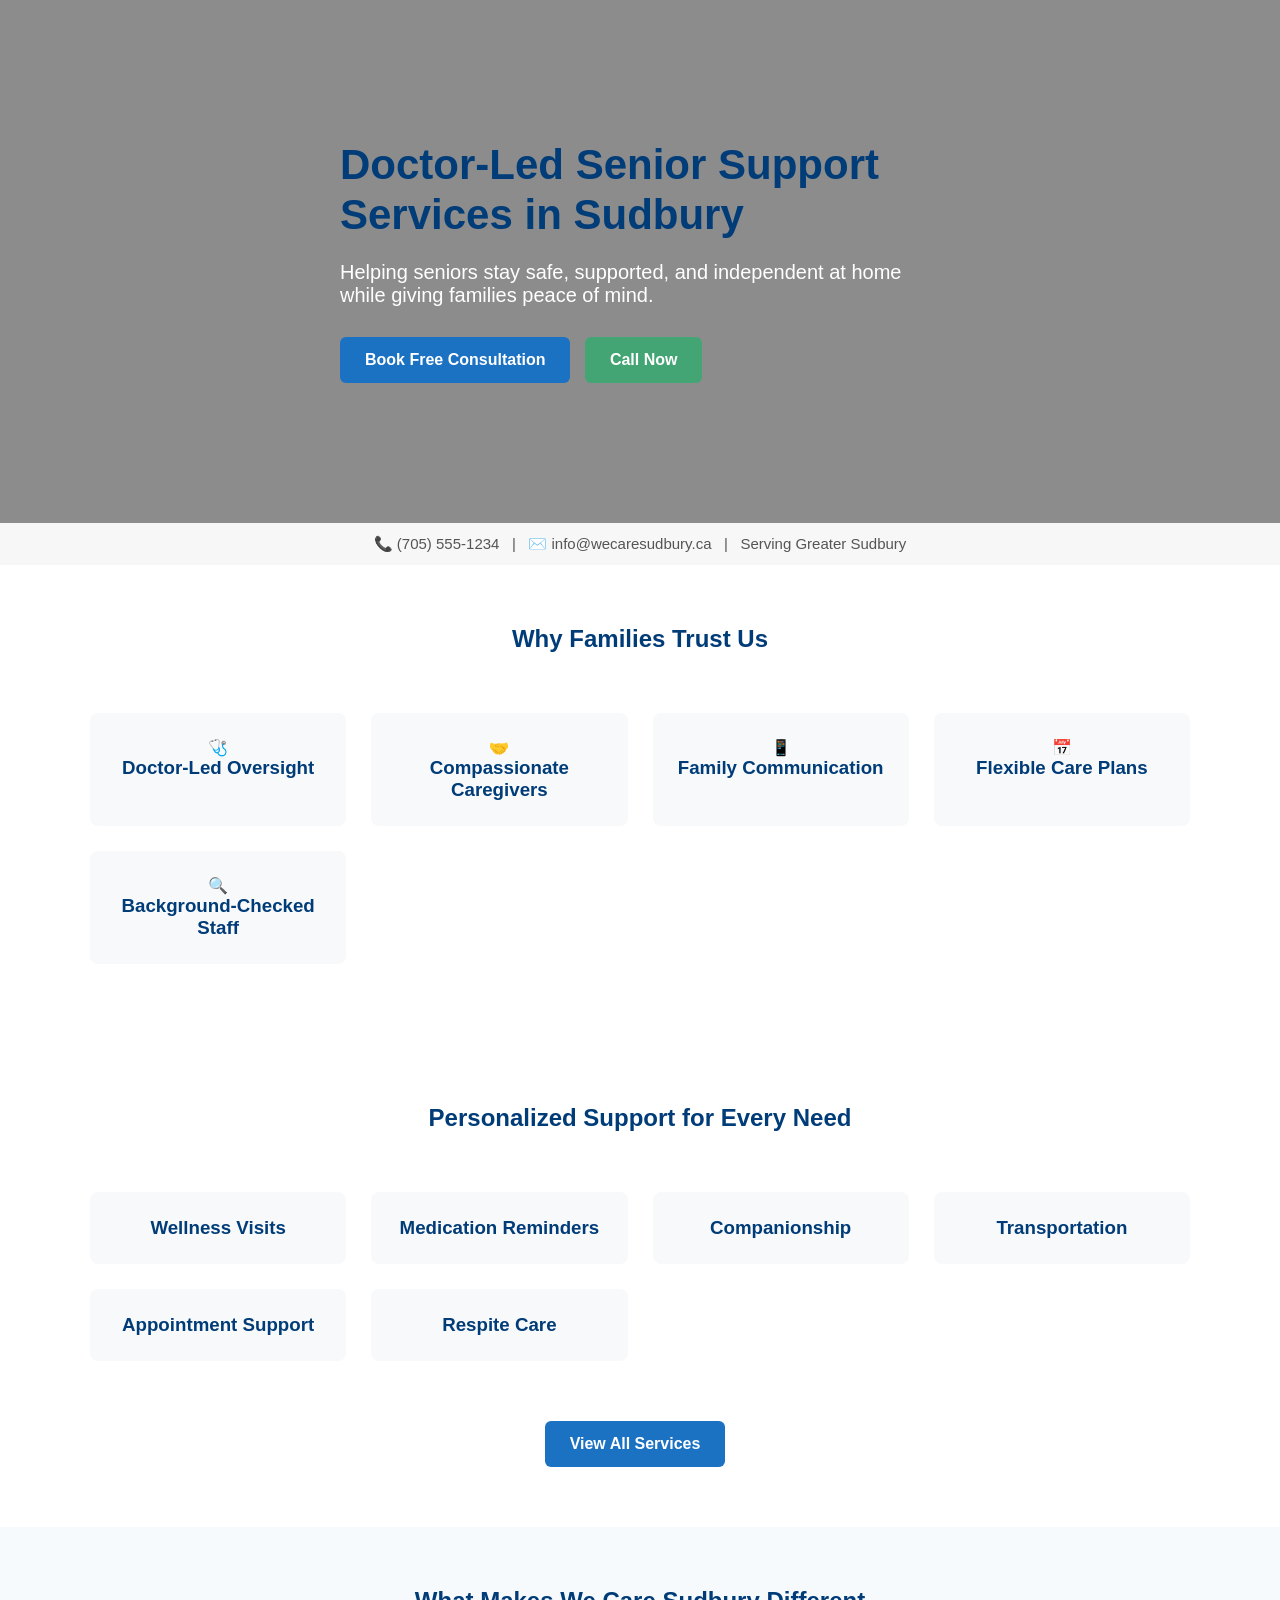
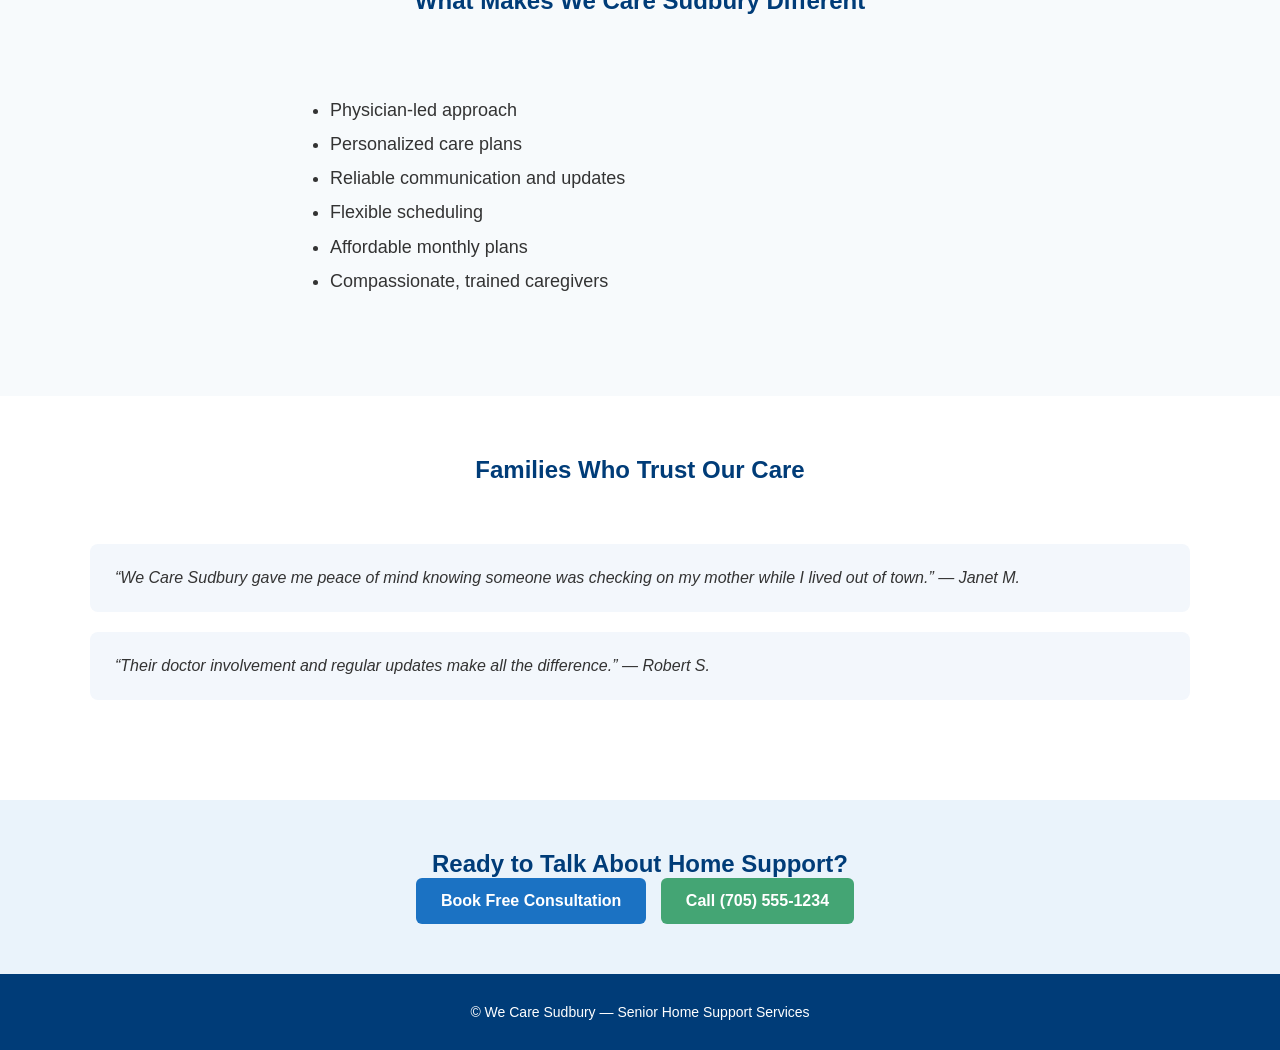
==== Index.html @ 703e3306 "Rename file.html to Index.html" ====
<!DOCTYPE html>
<html lang="en">
<head>
  <meta charset="UTF-8">
  <meta name="viewport" content="width=device-width, initial-scale=1">
  <title>We Care Sudbury – Doctor-Led Home Support</title>

  <!-- Google Fonts -->
  <link href="[fonts.googleapis.com](https://fonts.googleapis.com/css2?family=Montserrat:wght@600;700&family=Open+Sans:wght@300;400;600&display=swap)" rel="stylesheet">

  <style>
    body {
      margin: 0;
      font-family: 'Open Sans', sans-serif;
      color: #333;
      background: #ffffff;
    }
    h1, h2, h3 {
      font-family: 'Montserrat', sans-serif;
      margin: 0;
      color: #003c78;
    }
    a { text-decoration: none; }

    /* Layout Utility */
    .container {
      max-width: 1100px;
      margin: auto;
      padding: 20px;
    }

    /* Hero */
    .hero {
      background: url('[via.placeholder.com](https://via.placeholder.com/1600x900)') center/cover no-repeat;
      padding: 120px 20px;
      color: white;
      text-align: left;
      position: relative;
    }
    .hero-overlay {
      background: rgba(0,0,0,0.45);
      position: absolute;
      top: 0; left: 0; right:0; bottom:0;
    }
    .hero-content {
      position: relative;
      z-index: 2;
      max-width: 600px;
    }
    .hero h1 {
      font-size: 42px;
      line-height: 1.2;
      margin-bottom: 15px;
    }
    .hero p {
      font-size: 20px;
      margin-bottom: 30px;
    }
    .btn {
      display: inline-block;
      padding: 14px 25px;
      border-radius: 6px;
      font-weight: 600;
      margin-right: 10px;
    }
    .btn-primary {
      background: #1b72c3;
      color: #fff;
    }
    .btn-secondary {
      background: #44a574;
      color: #fff;
    }

    /* Contact Strip */
    .contact-strip {
      background: #f7f7f7;
      padding: 12px;
      text-align: center;
      font-size: 15px;
      color: #555;
    }

    /* Section */
    section {
      padding: 60px 20px;
    }
    .section-title {
      text-align: center;
      margin-bottom: 40px;
    }

    /* Icon grid */
    .icon-grid {
      display: grid;
      gap: 25px;
      grid-template-columns: repeat(auto-fit, minmax(220px, 1fr));
    }
    .icon-card {
      padding: 25px;
      background: #f8f9fb;
      border-radius: 8px;
      text-align: center;
    }
    .icon-card img {
      width: 45px;
      margin-bottom: 10px;
    }

    /* Testimonials */
    .testimonial {
      background: #f3f7fc;
      padding: 25px;
      border-radius: 8px;
      margin-bottom: 20px;
      font-style: italic;
    }

    /* CTA */
    .cta {
      background: #eaf3fb;
      text-align: center;
      padding: 50px 20px;
    }

    /* Footer */
    footer {
      background: #003c78;
      color: white;
      padding: 30px 20px;
      text-align: center;
      font-size: 14px;
    }

    @media(max-width: 600px) {
      .hero h1 { font-size: 30px; }
      .hero p { font-size: 18px; }
    }
  </style>
</head>

<body>

  <!-- HERO -->
  <div class="hero">
    <div class="hero-overlay"></div>
    <div class="container hero-content">
      <h1>Doctor-Led Senior Support Services in Sudbury</h1>
      <p>Helping seniors stay safe, supported, and independent at home while giving families peace of mind.</p>
      <a class="btn btn-primary" href="#book">Book Free Consultation</a>
      <a class="btn btn-secondary" href="tel:7055551234">Call Now</a>
    </div>
  </div>

  <!-- CONTACT STRIP -->
  <div class="contact-strip">
    📞 (705) 555‑1234 &nbsp; | &nbsp; ✉️ info@wecaresudbury.ca &nbsp; | &nbsp; Serving Greater Sudbury
  </div>

  <!-- TRUST SECTION -->
  <section>
    <h2 class="section-title">Why Families Trust Us</h2>
    <div class="container icon-grid">
      <div class="icon-card">🩺<h3>Doctor-Led Oversight</h3></div>
      <div class="icon-card">🤝<h3>Compassionate Caregivers</h3></div>
      <div class="icon-card">📱<h3>Family Communication</h3></div>
      <div class="icon-card">📅<h3>Flexible Care Plans</h3></div>
      <div class="icon-card">🔍<h3>Background-Checked Staff</h3></div>
    </div>
  </section>

  <!-- SERVICES -->
  <section>
    <h2 class="section-title">Personalized Support for Every Need</h2>
    <div class="container icon-grid">
      <div class="icon-card"><h3>Wellness Visits</h3></div>
      <div class="icon-card"><h3>Medication Reminders</h3></div>
      <div class="icon-card"><h3>Companionship</h3></div>
      <div class="icon-card"><h3>Transportation</h3></div>
      <div class="icon-card"><h3>Appointment Support</h3></div>
      <div class="icon-card"><h3>Respite Care</h3></div>
    </div>
    <div style="text-align:center; margin-top:40px;">
      <a class="btn btn-primary" href="#services">View All Services</a>
    </div>
  </section>

  <!-- WHY CHOOSE US -->
  <section style="background:#f7fafc;">
    <h2 class="section-title">What Makes We Care Sudbury Different</h2>
    <div class="container" style="max-width:700px;">
      <ul style="line-height:1.9; font-size:18px;">
        <li>Physician-led approach</li>
        <li>Personalized care plans</li>
        <li>Reliable communication and updates</li>
        <li>Flexible scheduling</li>
        <li>Affordable monthly plans</li>
        <li>Compassionate, trained caregivers</li>
      </ul>
    </div>
  </section>

  <!-- TESTIMONIALS -->
  <section>
    <h2 class="section-title">Families Who Trust Our Care</h2>
    <div class="container">
      <div class="testimonial">
        “We Care Sudbury gave me peace of mind knowing someone was checking on my mother while I lived out of town.” — Janet M.
      </div>
      <div class="testimonial">
        “Their doctor involvement and regular updates make all the difference.” — Robert S.
      </div>
    </div>
  </section>

  <!-- CTA -->
  <div class="cta" id="book">
    <h2>Ready to Talk About Home Support?</h2>
    <a class="btn btn-primary" href="#">Book Free Consultation</a>
    <a class="btn btn-secondary" href="tel:7055551234">Call (705) 555‑1234</a>
  </div>

  <!-- FOOTER -->
  <footer>
    © We Care Sudbury — Senior Home Support Services  
  </footer>

</body>
</html>
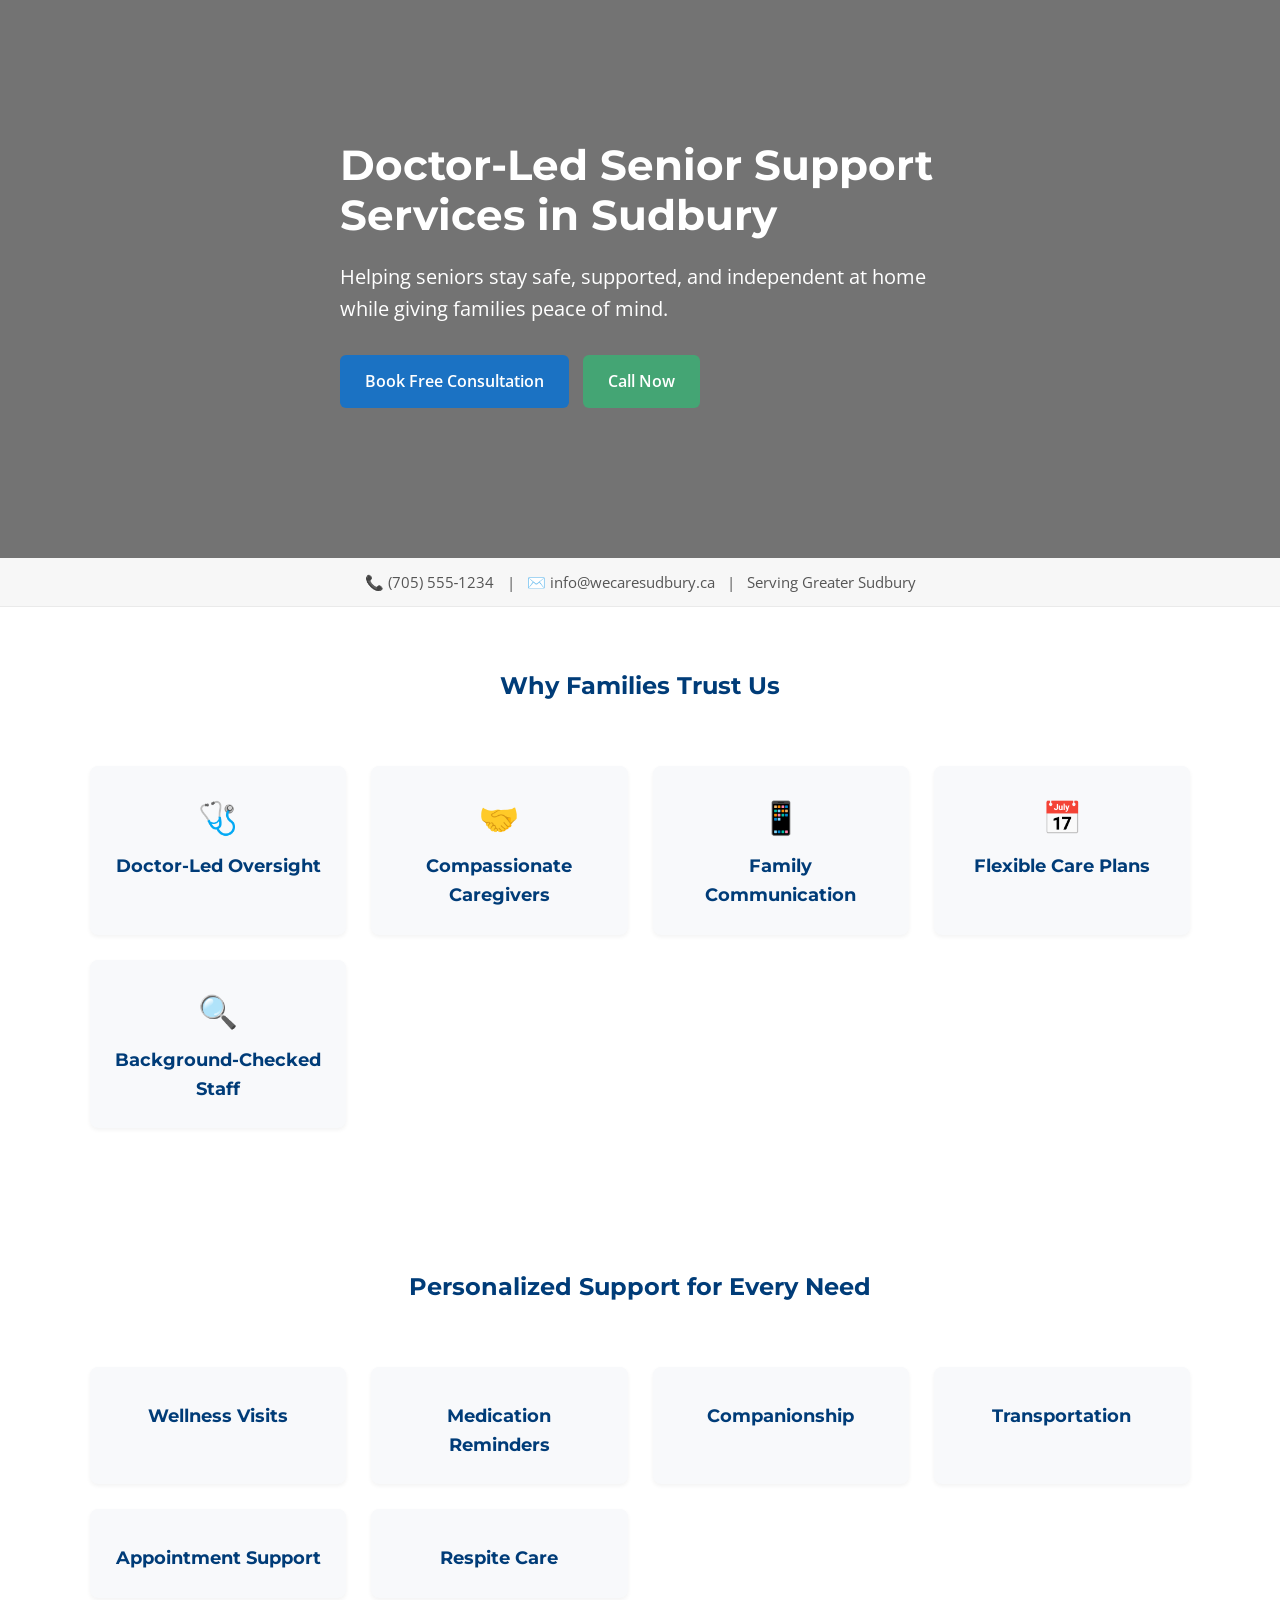
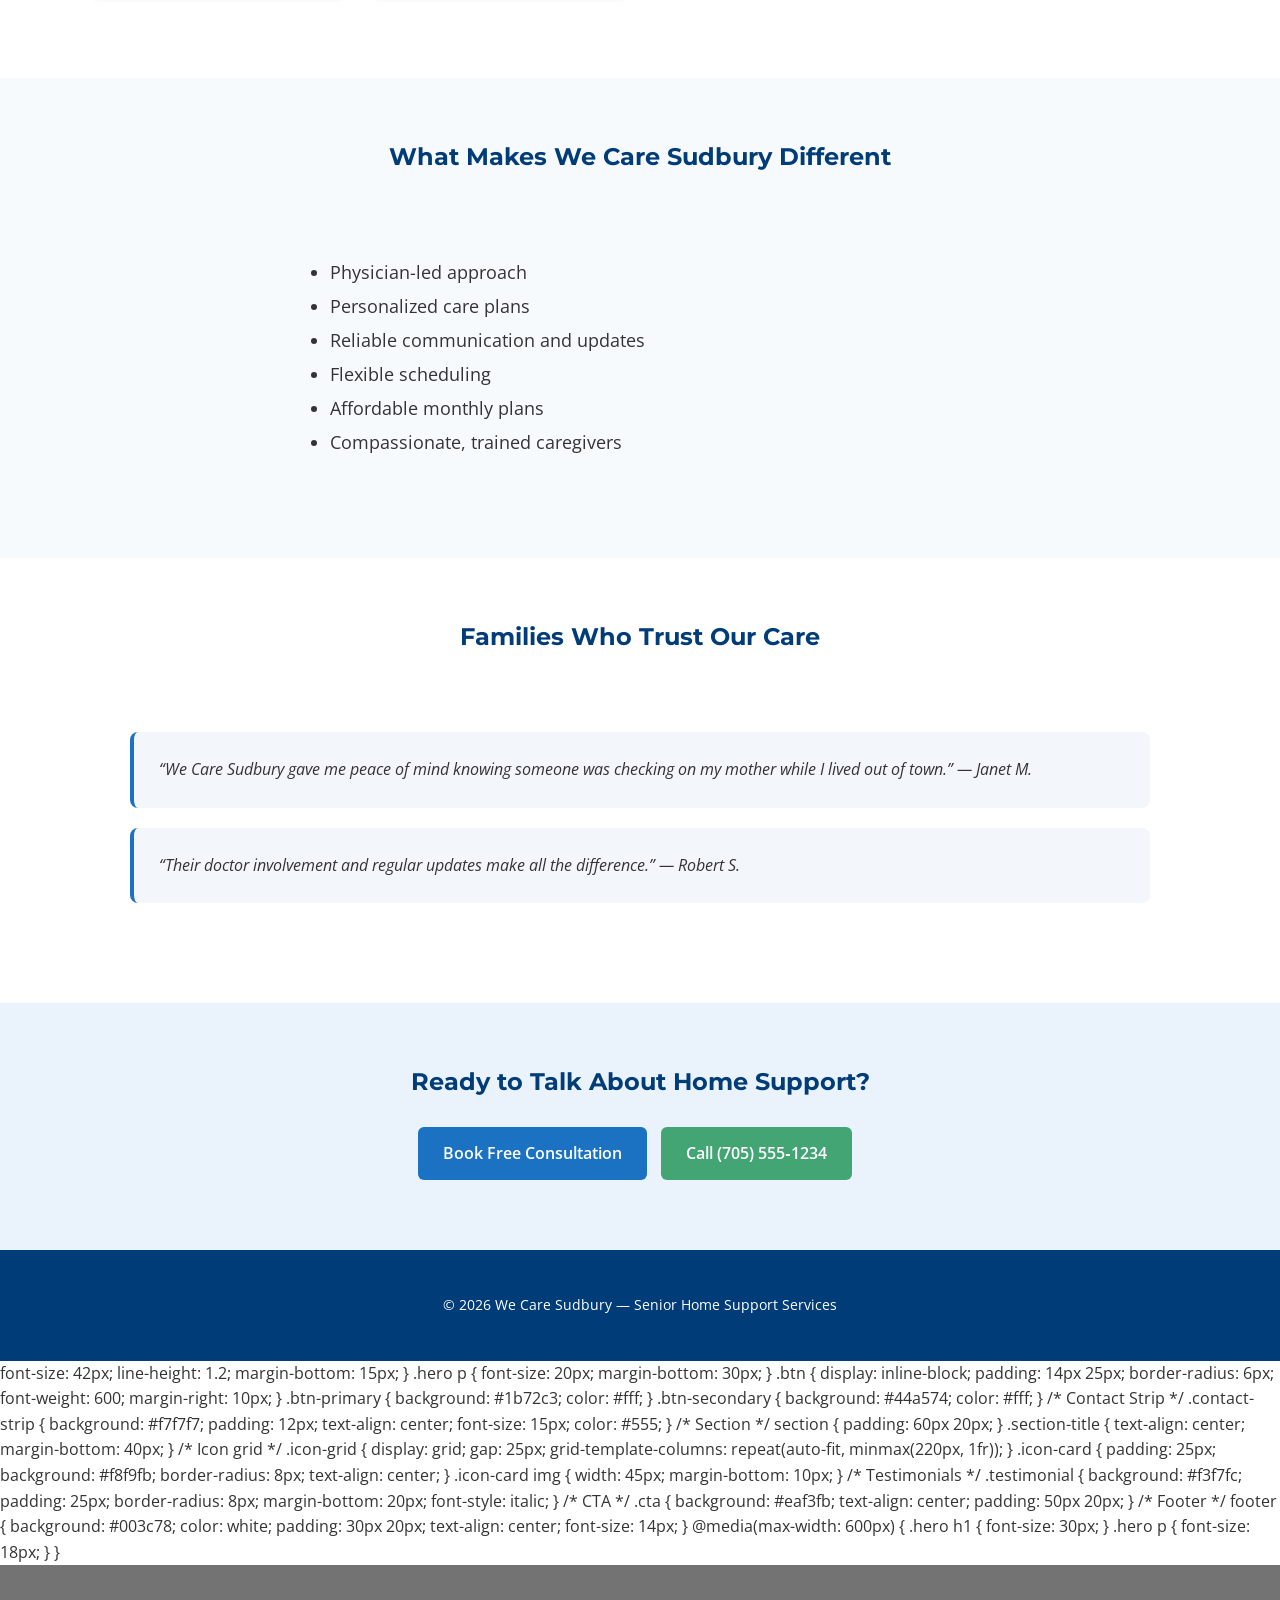
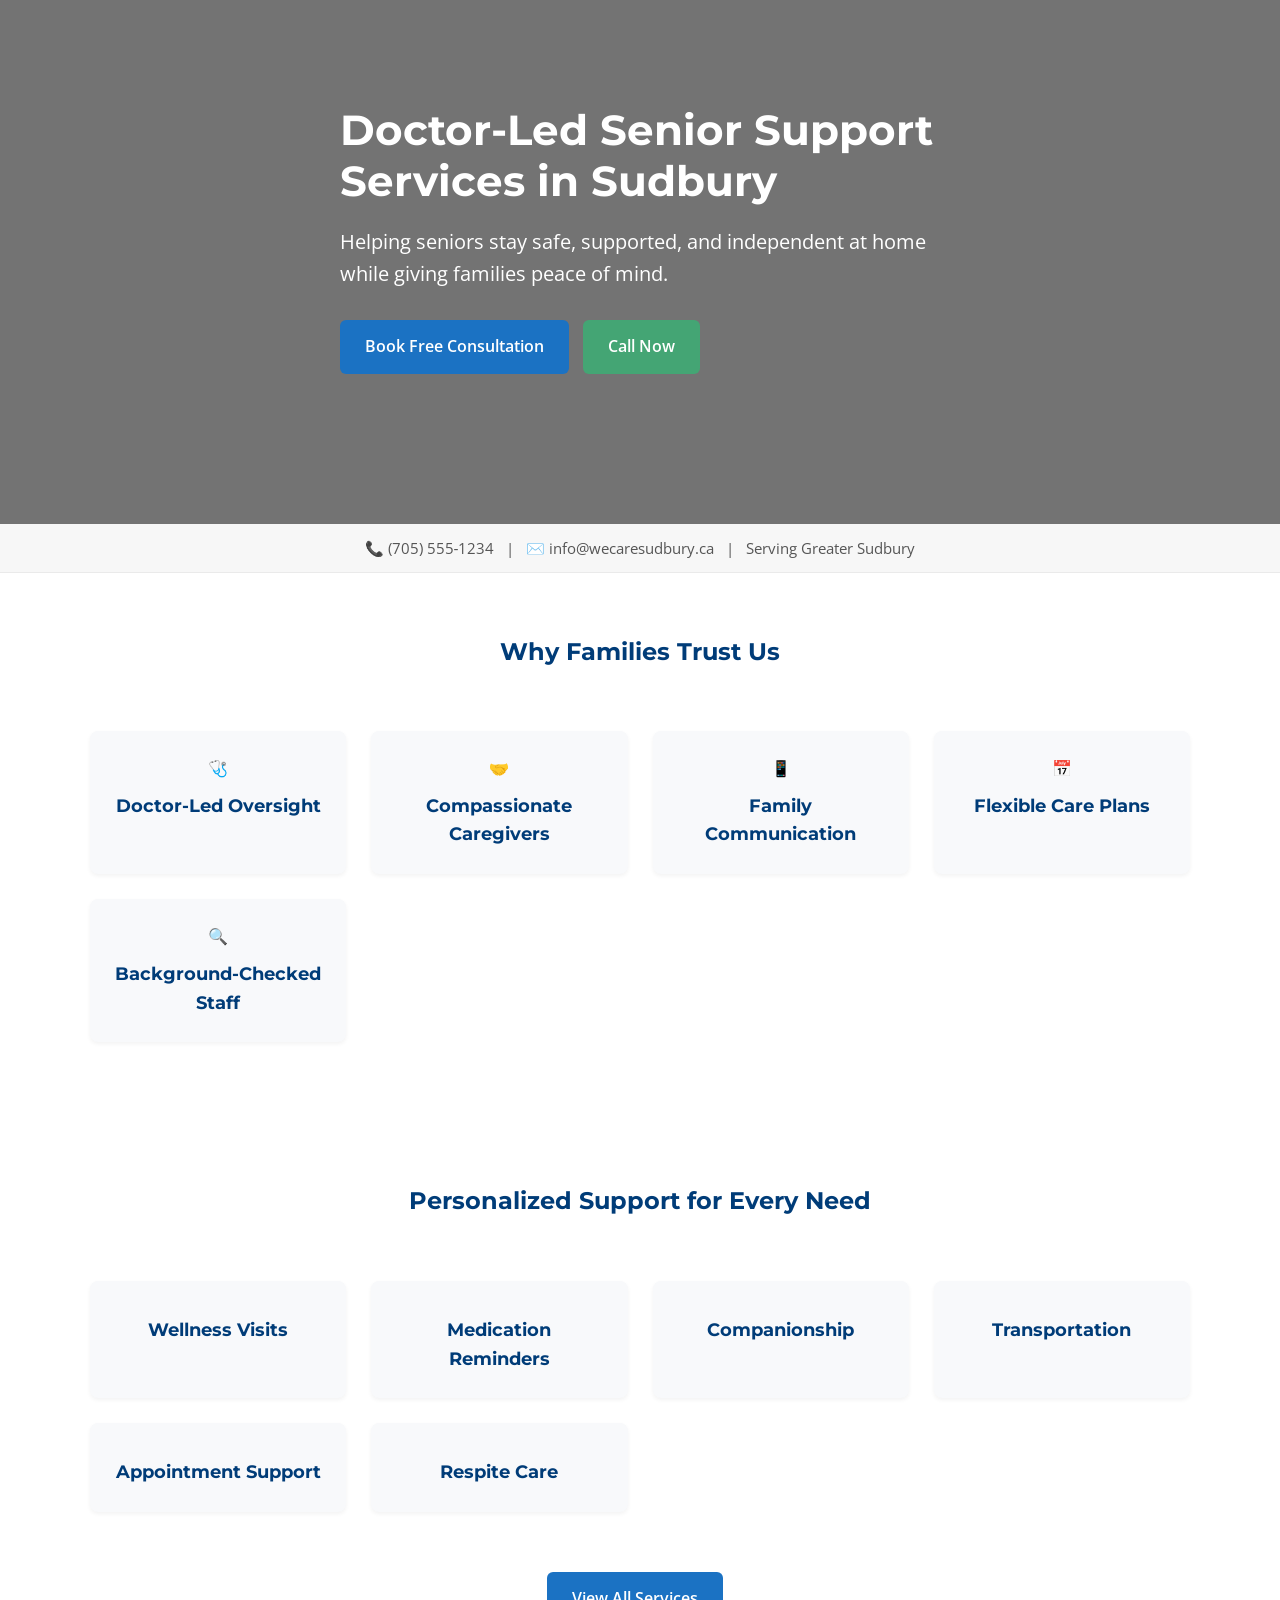
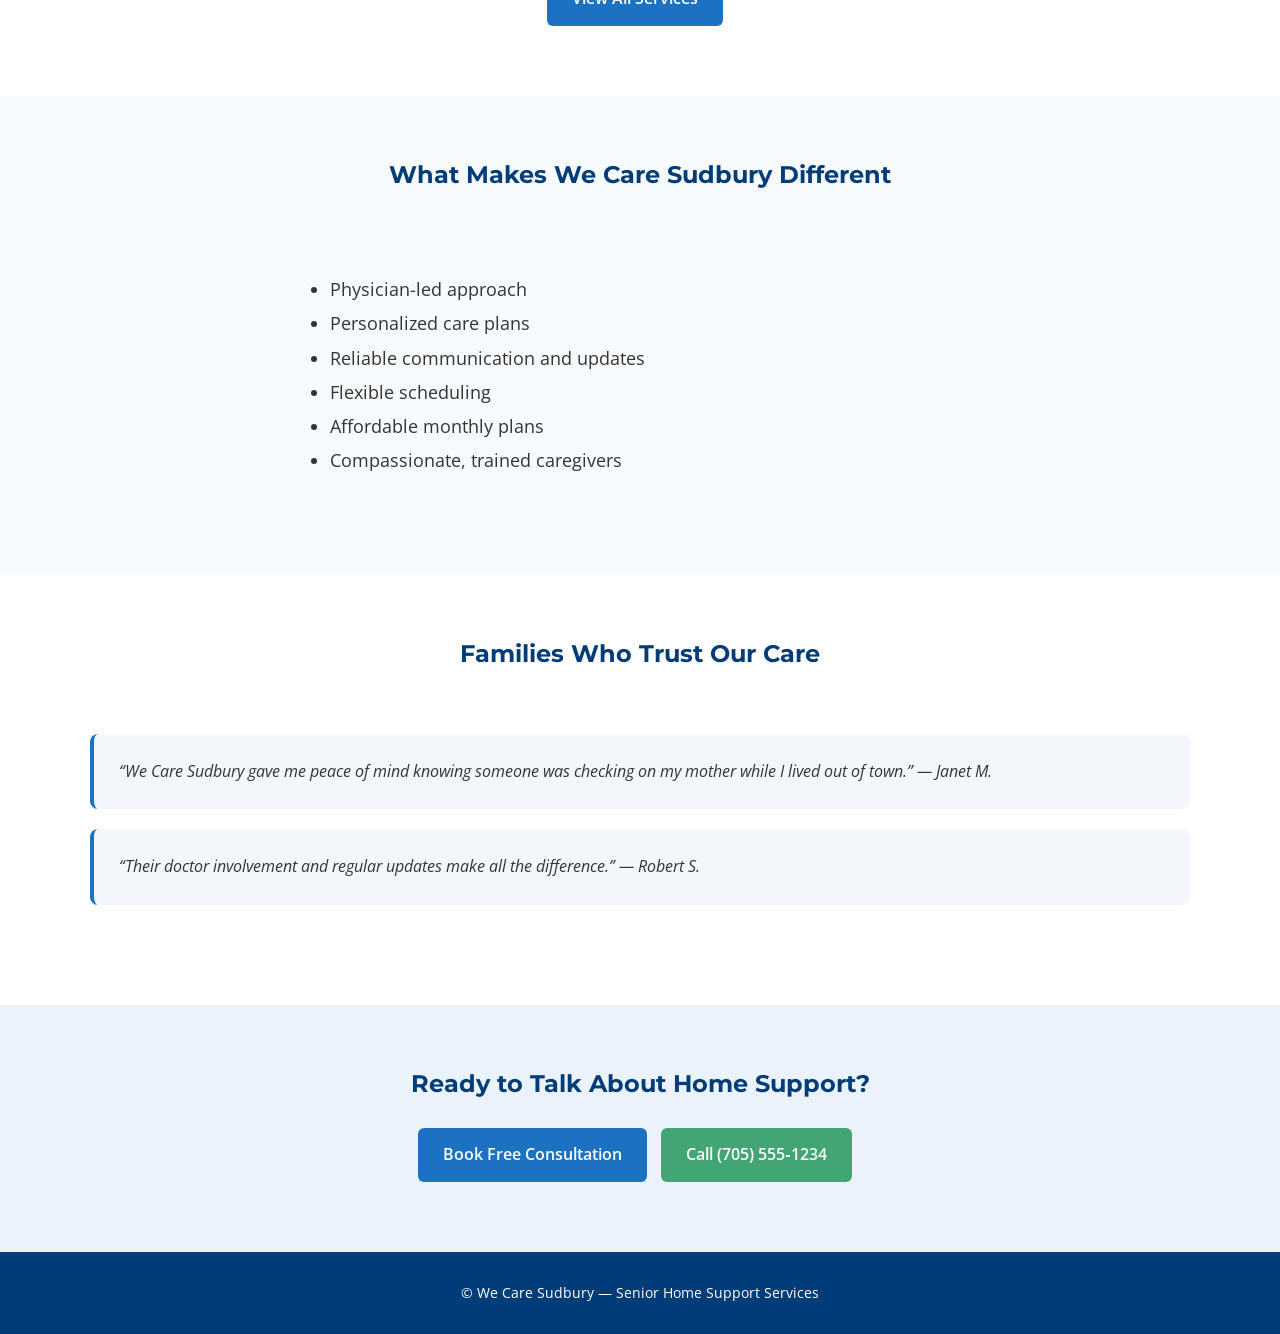
==== commit 305befcc: "Update Index.html" ====
--- a/Index.html
+++ b/Index.html
@@ -6,7 +6,7 @@
   <title>We Care Sudbury – Doctor-Led Home Support</title>
 
   <!-- Google Fonts -->
-  <link href="[fonts.googleapis.com](https://fonts.googleapis.com/css2?family=Montserrat:wght@600;700&family=Open+Sans:wght@300;400;600&display=swap)" rel="stylesheet">
+  <link href="https://fonts.googleapis.com/css2?family=Montserrat:wght@600;700&family=Open+Sans:wght@300;400;600&display=swap" rel="stylesheet">
 
   <style>
     body {
@@ -14,6 +14,7 @@
       font-family: 'Open Sans', sans-serif;
       color: #333;
       background: #ffffff;
+      line-height: 1.6;
     }
     h1, h2, h3 {
       font-family: 'Montserrat', sans-serif;
@@ -31,14 +32,14 @@
 
     /* Hero */
     .hero {
-      background: url('[via.placeholder.com](https://via.placeholder.com/1600x900)') center/cover no-repeat;
+      background: url('https://via.placeholder.com/1600x900') center/cover no-repeat;
       padding: 120px 20px;
       color: white;
       text-align: left;
       position: relative;
     }
     .hero-overlay {
-      background: rgba(0,0,0,0.45);
+      background: rgba(0,0,0,0.55);
       position: absolute;
       top: 0; left: 0; right:0; bottom:0;
     }
@@ -48,6 +49,221 @@
       max-width: 600px;
     }
     .hero h1 {
+      font-size: 42px;
+      line-height: 1.2;
+      margin-bottom: 15px;
+      color: #ffffff;
+    }
+    .hero p {
+      font-size: 20px;
+      margin-bottom: 30px;
+    }
+    .btn {
+      display: inline-block;
+      padding: 14px 25px;
+      border-radius: 6px;
+      font-weight: 600;
+      margin-right: 10px;
+      margin-bottom: 10px;
+      transition: background 0.2s ease;
+    }
+    .btn-primary {
+      background: #1b72c3;
+      color: #fff;
+    }
+    .btn-primary:hover {
+      background: #155a9c;
+    }
+    .btn-secondary {
+      background: #44a574;
+      color: #fff;
+    }
+    .btn-secondary:hover {
+      background: #358259;
+    }
+
+    /* Contact Strip */
+    .contact-strip {
+      background: #f7f7f7;
+      padding: 12px;
+      text-align: center;
+      font-size: 15px;
+      color: #555;
+      border-bottom: 1px solid #eaeaea;
+    }
+
+    /* Section */
+    section {
+      padding: 60px 20px;
+    }
+    .section-title {
+      text-align: center;
+      margin-bottom: 40px;
+    }
+    .bg-light {
+      background: #f7fafc;
+    }
+
+    /* Icon grid */
+    .icon-grid {
+      display: grid;
+      gap: 25px;
+      grid-template-columns: repeat(auto-fit, minmax(220px, 1fr));
+    }
+    .icon-card {
+      padding: 25px;
+      background: #f8f9fb;
+      border-radius: 8px;
+      text-align: center;
+      box-shadow: 0 2px 4px rgba(0,0,0,0.05);
+    }
+    .icon-card .icon {
+      font-size: 32px;
+      display: block;
+      margin-bottom: 10px;
+    }
+    .icon-card h3 {
+      font-size: 18px;
+      margin-top: 10px;
+    }
+
+    /* Testimonials */
+    .testimonial {
+      background: #f3f7fc;
+      padding: 25px;
+      border-radius: 8px;
+      margin-bottom: 20px;
+      font-style: italic;
+      border-left: 4px solid #1b72c3;
+    }
+
+    /* CTA */
+    .cta {
+      background: #eaf3fb;
+      text-align: center;
+      padding: 60px 20px;
+    }
+    .cta h2 {
+      margin-bottom: 25px;
+    }
+
+    /* Footer */
+    footer {
+      background: #003c78;
+      color: white;
+      padding: 30px 20px;
+      text-align: center;
+      font-size: 14px;
+    }
+
+    @media(max-width: 600px) {
+      .hero h1 { font-size: 30px; }
+      .hero p { font-size: 18px; }
+      .btn { display: block; margin-right: 0; text-align: center; }
+    }
+  </style>
+</head>
+
+<body>
+
+  <!-- HERO -->
+  <header class="hero">
+    <div class="hero-overlay"></div>
+    <div class="container hero-content">
+      <h1>Doctor-Led Senior Support Services in Sudbury</h1>
+      <p>Helping seniors stay safe, supported, and independent at home while giving families peace of mind.</p>
+      <a class="btn btn-primary" href="#book">Book Free Consultation</a>
+      <a class="btn btn-secondary" href="tel:7055551234">Call Now</a>
+    </div>
+  </header>
+
+  <!-- CONTACT STRIP -->
+  <div class="contact-strip">
+    <span id="phone-contact">📞 (705) 555‑1234</span> &nbsp; | &nbsp; <span>✉️ info@wecaresudbury.ca</span> &nbsp; | &nbsp; Serving Greater Sudbury
+  </div>
+
+  <!-- TRUST SECTION -->
+  <section id="why-trust">
+    <h2 class="section-title">Why Families Trust Us</h2>
+    <div class="container icon-grid">
+      <div class="icon-card">
+        <span class="icon" role="img" aria-label="Stethoscope">🩺</span>
+        <h3>Doctor-Led Oversight</h3>
+      </div>
+      <div class="icon-card">
+        <span class="icon" role="img" aria-label="Handshake">🤝</span>
+        <h3>Compassionate Caregivers</h3>
+      </div>
+      <div class="icon-card">
+        <span class="icon" role="img" aria-label="Smartphone">📱</span>
+        <h3>Family Communication</h3>
+      </div>
+      <div class="icon-card">
+        <span class="icon" role="img" aria-label="Calendar">📅</span>
+        <h3>Flexible Care Plans</h3>
+      </div>
+      <div class="icon-card">
+        <span class="icon" role="img" aria-label="Magnifying Glass">🔍</span>
+        <h3>Background-Checked Staff</h3>
+      </div>
+    </div>
+  </section>
+
+  <!-- SERVICES -->
+  <section id="services">
+    <h2 class="section-title">Personalized Support for Every Need</h2>
+    <div class="container icon-grid">
+      <div class="icon-card"><h3>Wellness Visits</h3></div>
+      <div class="icon-card"><h3>Medication Reminders</h3></div>
+      <div class="icon-card"><h3>Companionship</h3></div>
+      <div class="icon-card"><h3>Transportation</h3></div>
+      <div class="icon-card"><h3>Appointment Support</h3></div>
+      <div class="icon-card"><h3>Respite Care</h3></div>
+    </div>
+  </section>
+
+  <!-- WHY CHOOSE US -->
+  <section class="bg-light">
+    <h2 class="section-title">What Makes We Care Sudbury Different</h2>
+    <div class="container" style="max-width:700px;">
+      <ul style="line-height:1.9; font-size:18px;">
+        <li>Physician-led approach</li>
+        <li>Personalized care plans</li>
+        <li>Reliable communication and updates</li>
+        <li>Flexible scheduling</li>
+        <li>Affordable monthly plans</li>
+        <li>Compassionate, trained caregivers</li>
+      </ul>
+    </div>
+  </section>
+
+  <!-- TESTIMONIALS -->
+  <section id="testimonials">
+    <h2 class="section-title">Families Who Trust Our Care</h2>
+    <div class="container">
+      <blockquote class="testimonial">
+        “We Care Sudbury gave me peace of mind knowing someone was checking on my mother while I lived out of town.” — Janet M.
+      </blockquote>
+      <blockquote class="testimonial">
+        “Their doctor involvement and regular updates make all the difference.” — Robert S.
+      </blockquote>
+    </div>
+  </section>
+
+  <!-- CTA -->
+  <section class="cta" id="book">
+    <h2>Ready to Talk About Home Support?</h2>
+    <a class="btn btn-primary" href="#book">Book Free Consultation</a>
+    <a class="btn btn-secondary" href="tel:7055551234">Call (705) 555‑1234</a>
+  </section>
+
+  <!-- FOOTER -->
+  <footer>
+    <p>&copy; 2026 We Care Sudbury — Senior Home Support Services</p>
+  </footer>
+
+</body>
+</html>
       font-size: 42px;
       line-height: 1.2;
       margin-bottom: 15px;
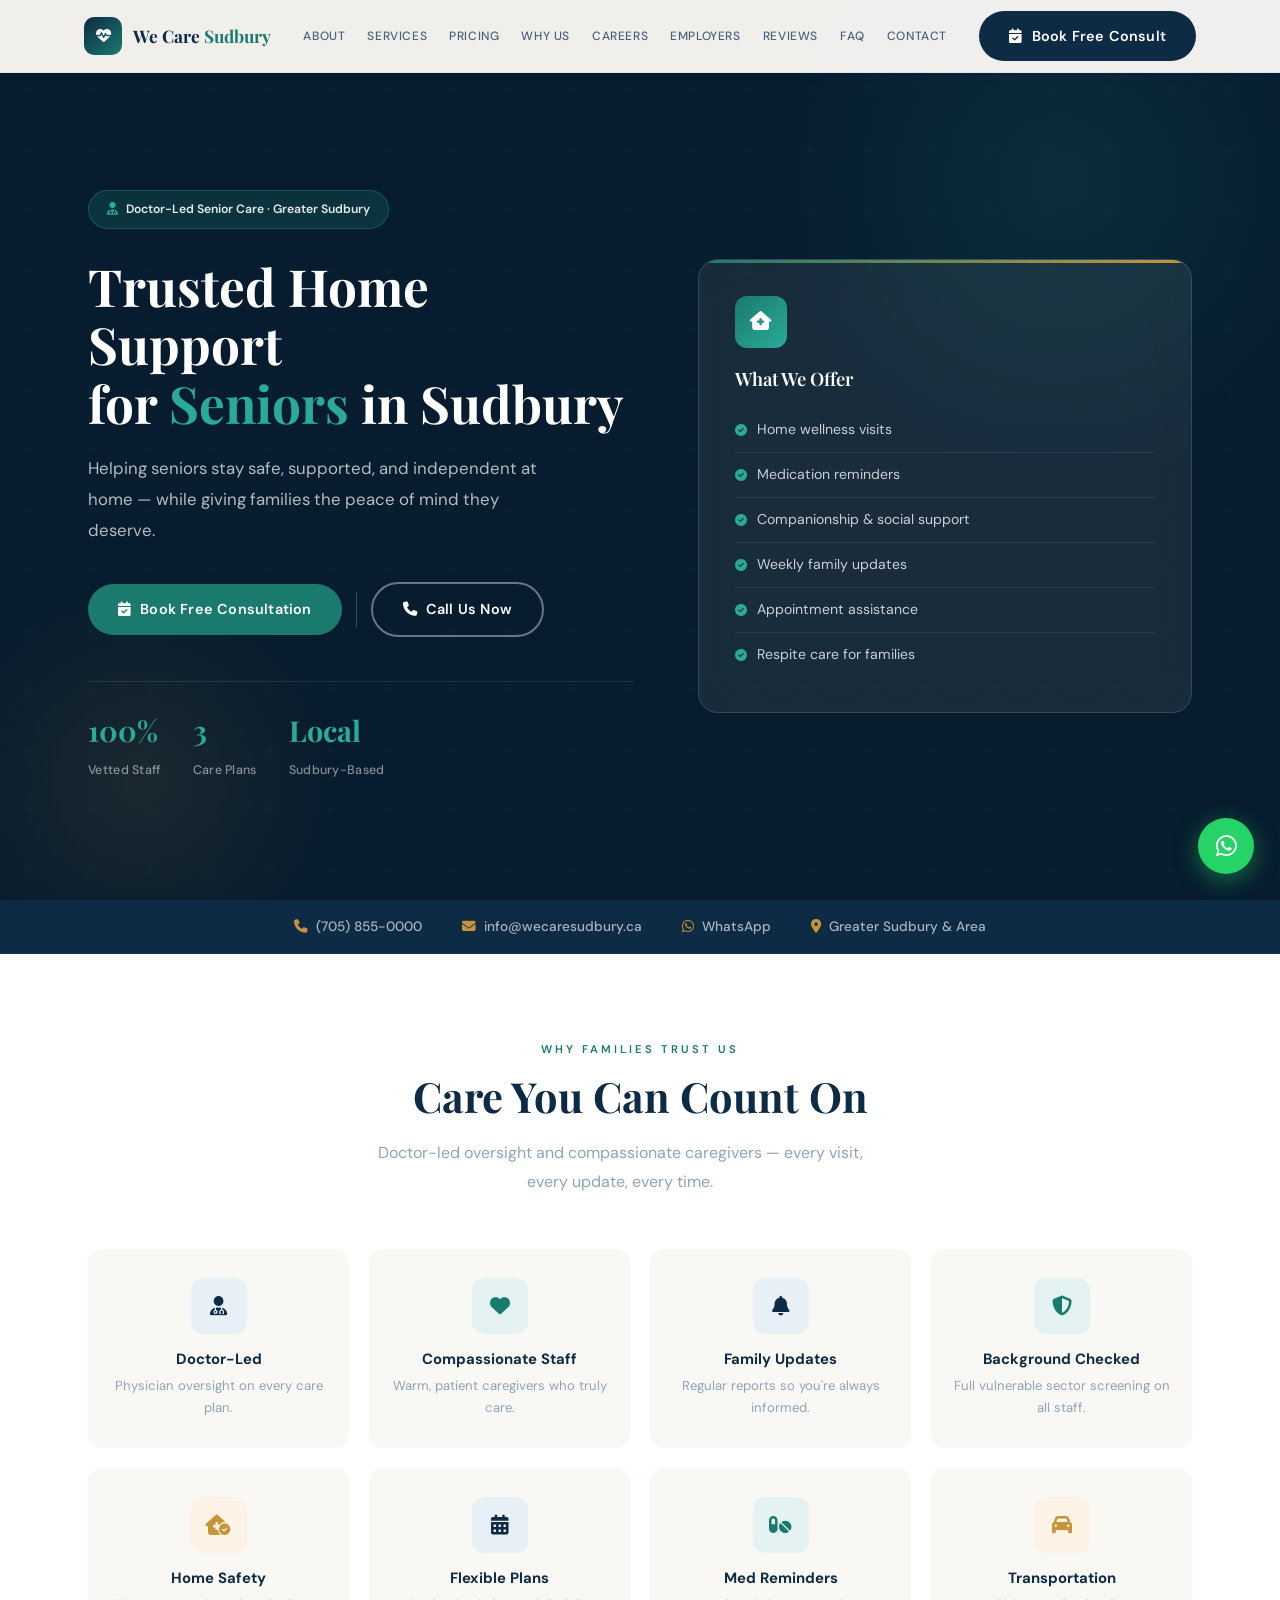
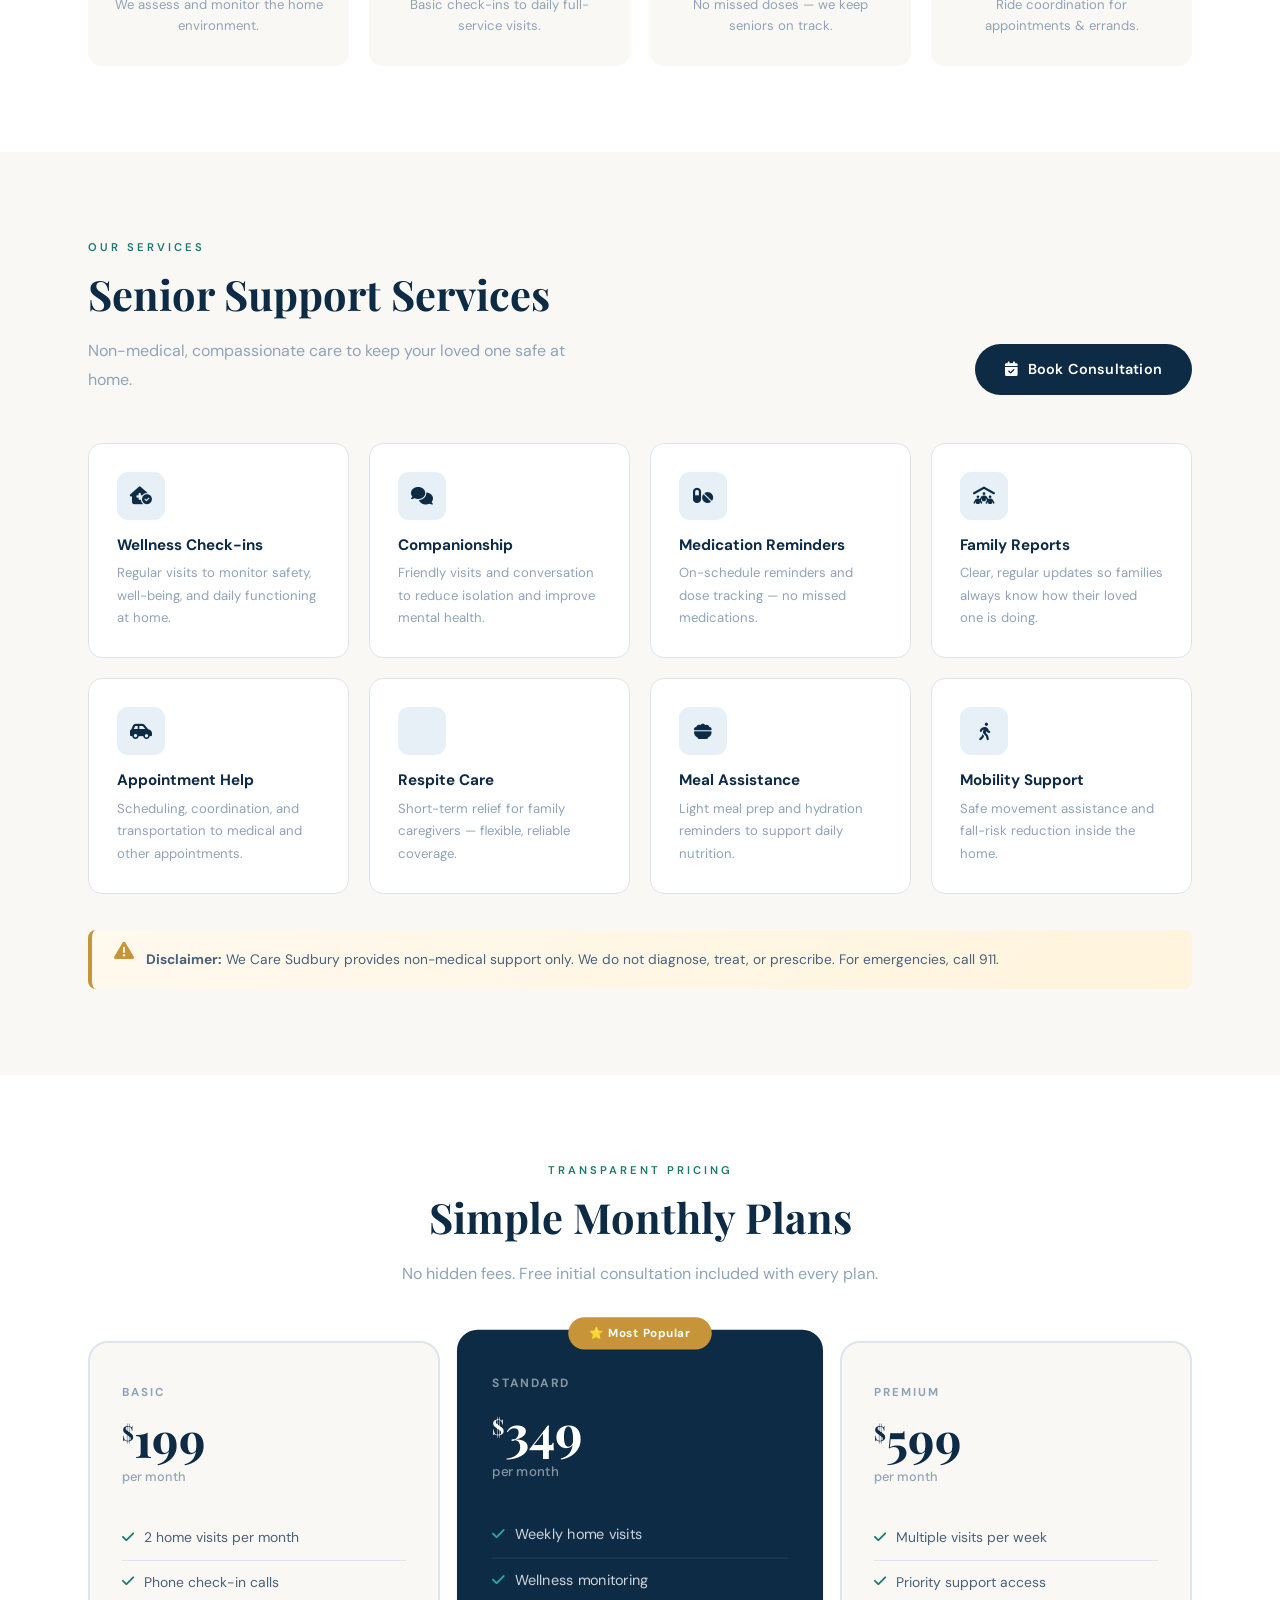
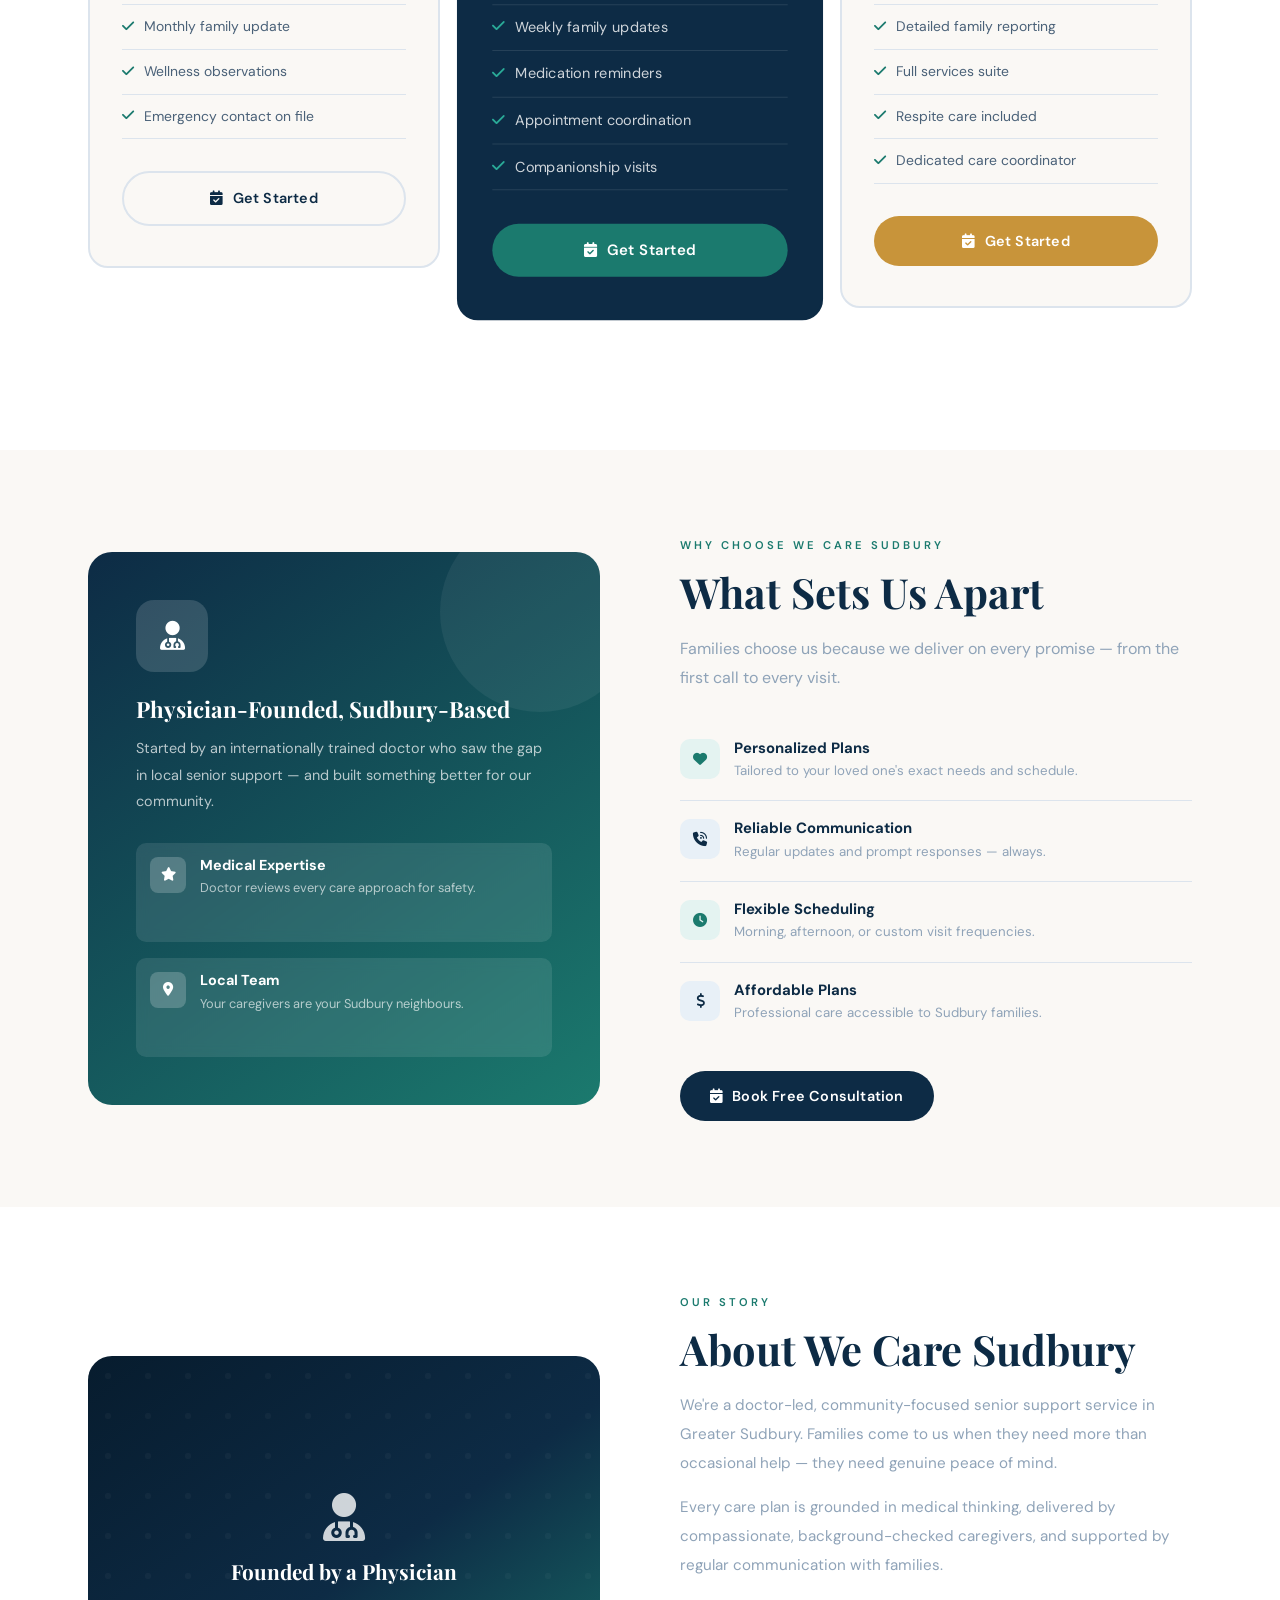
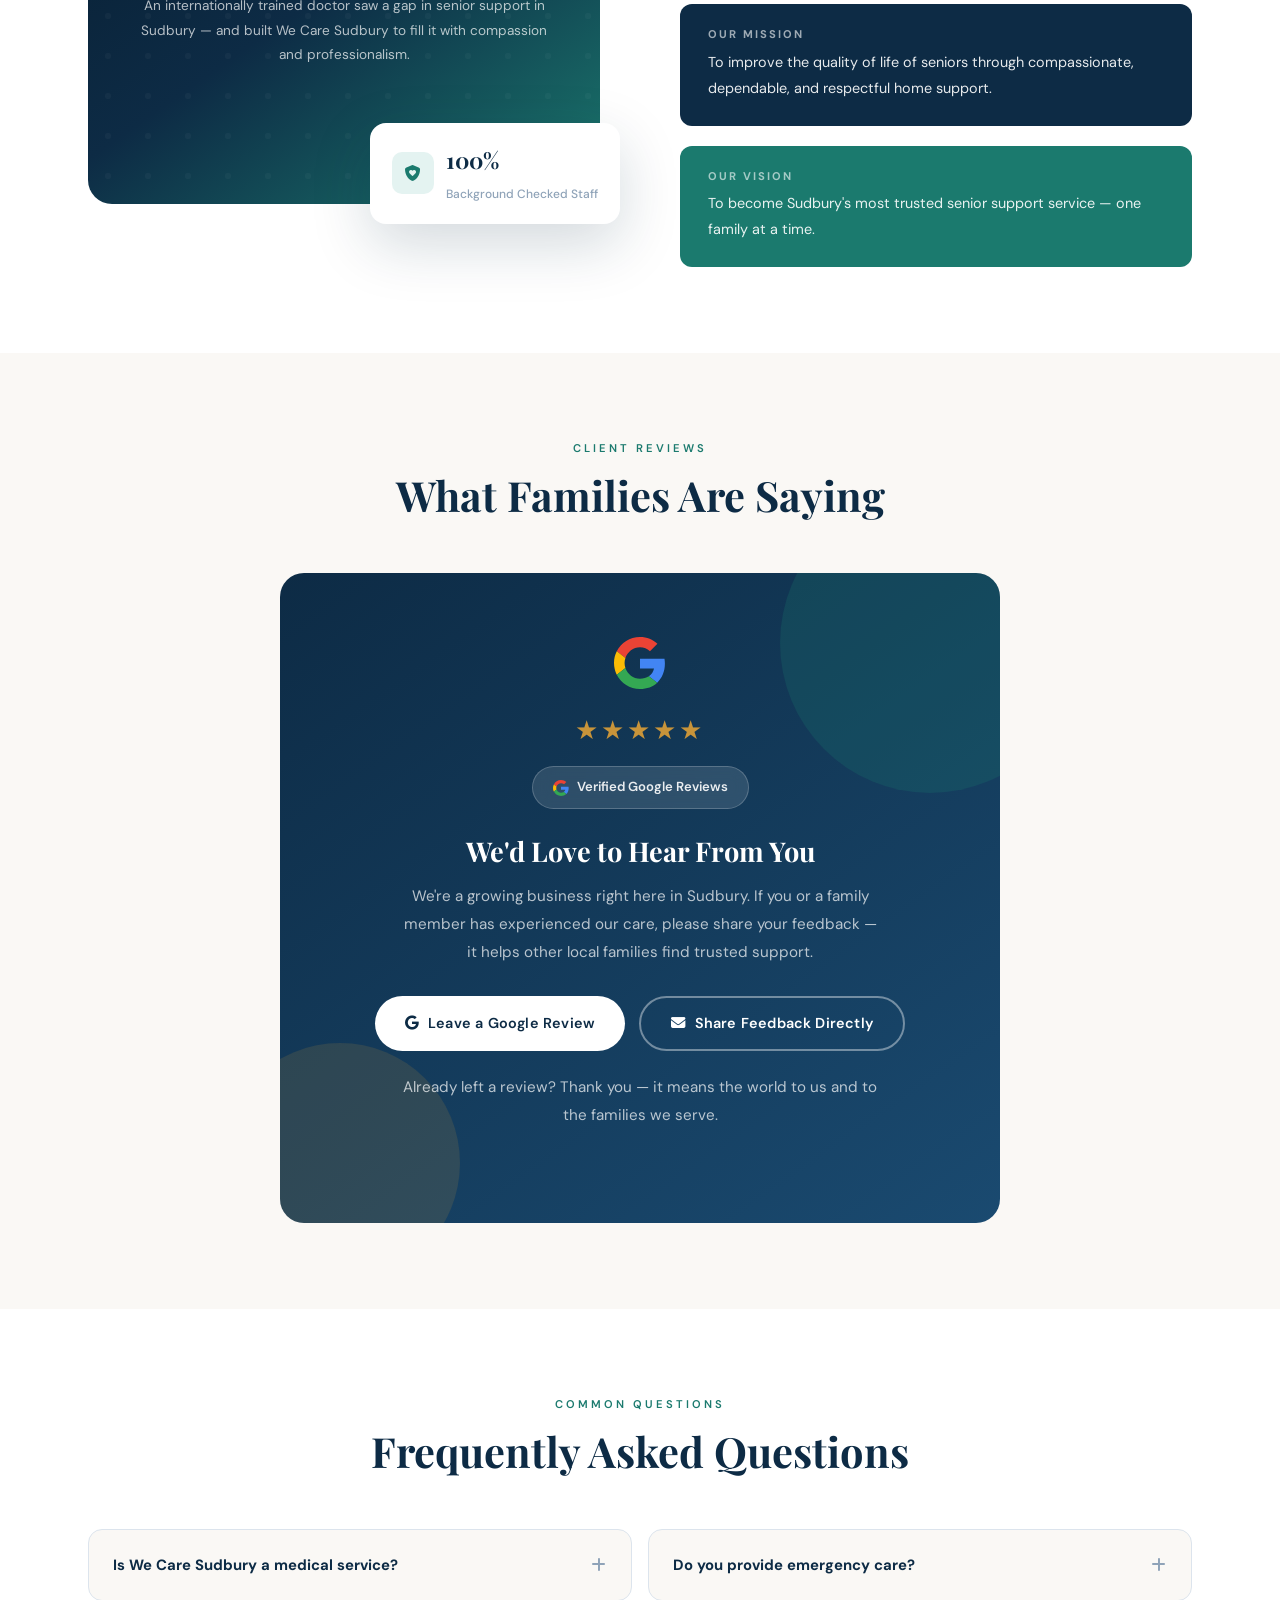
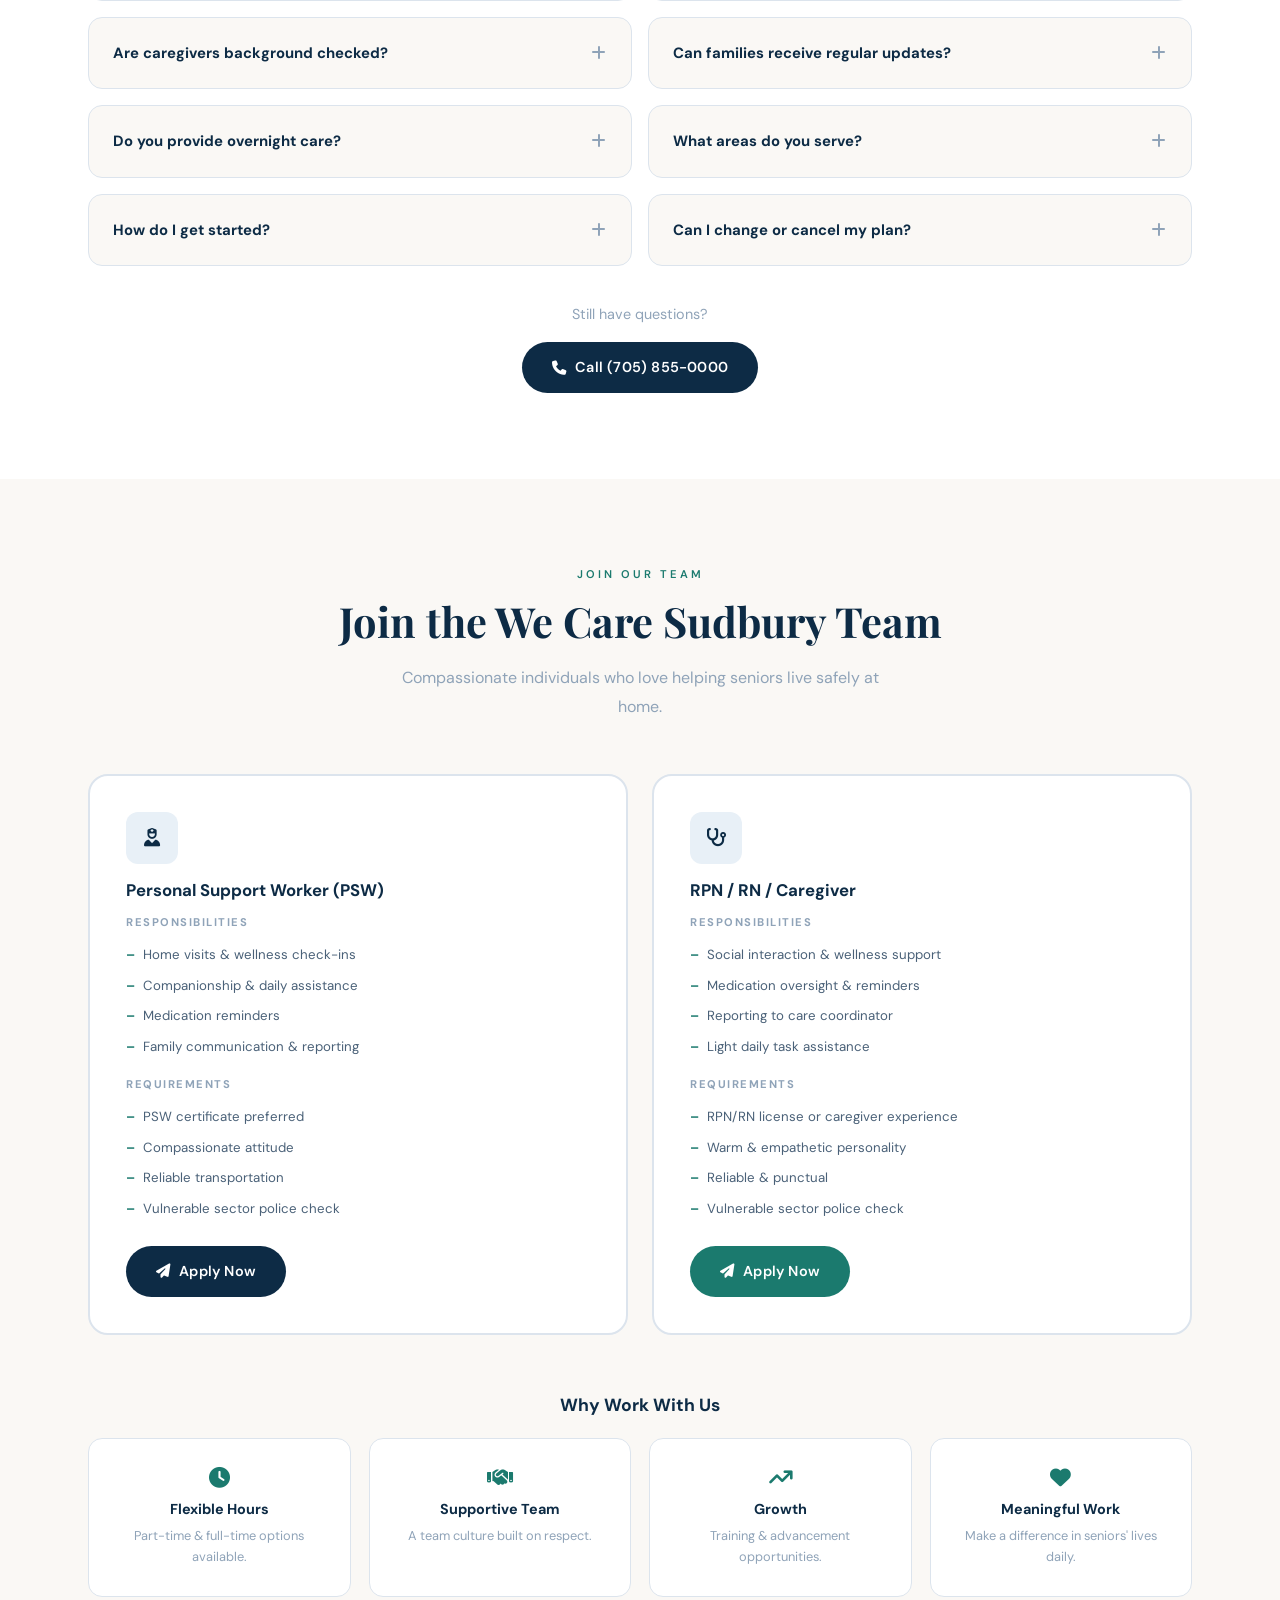
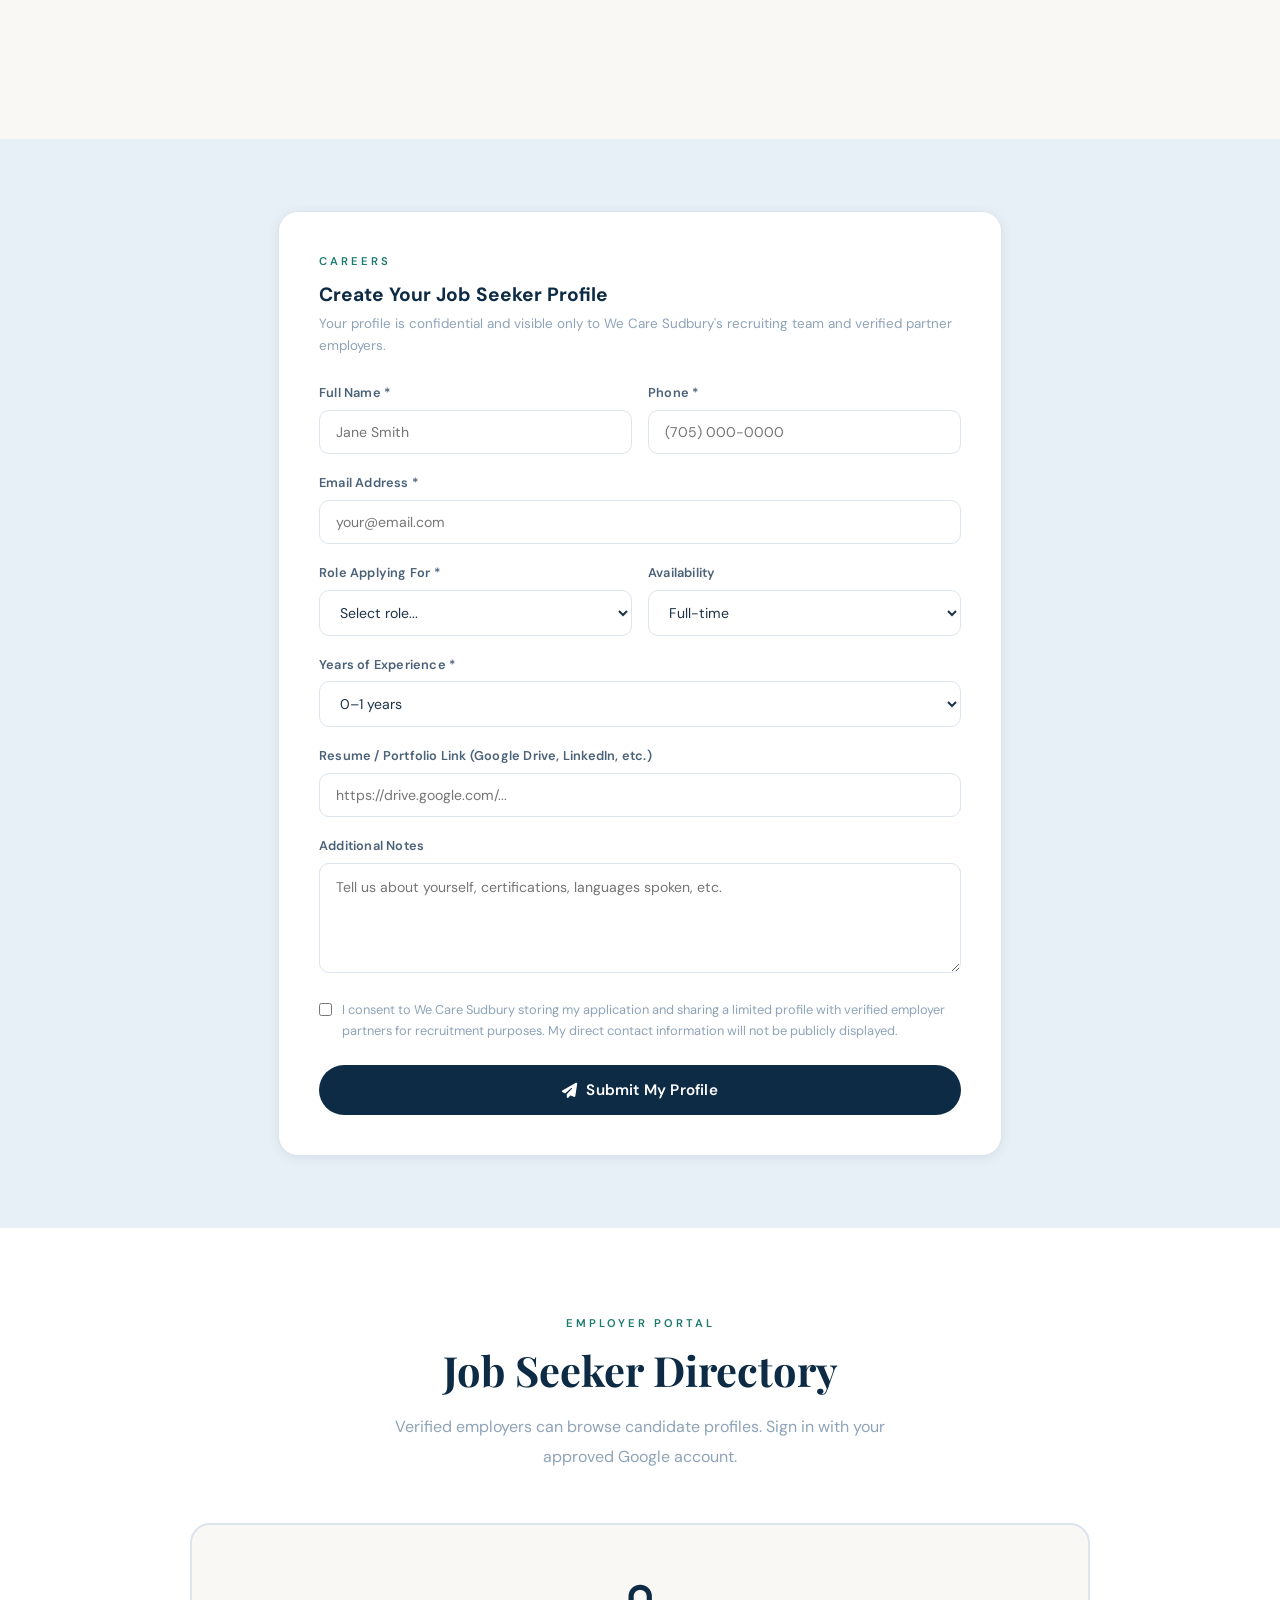
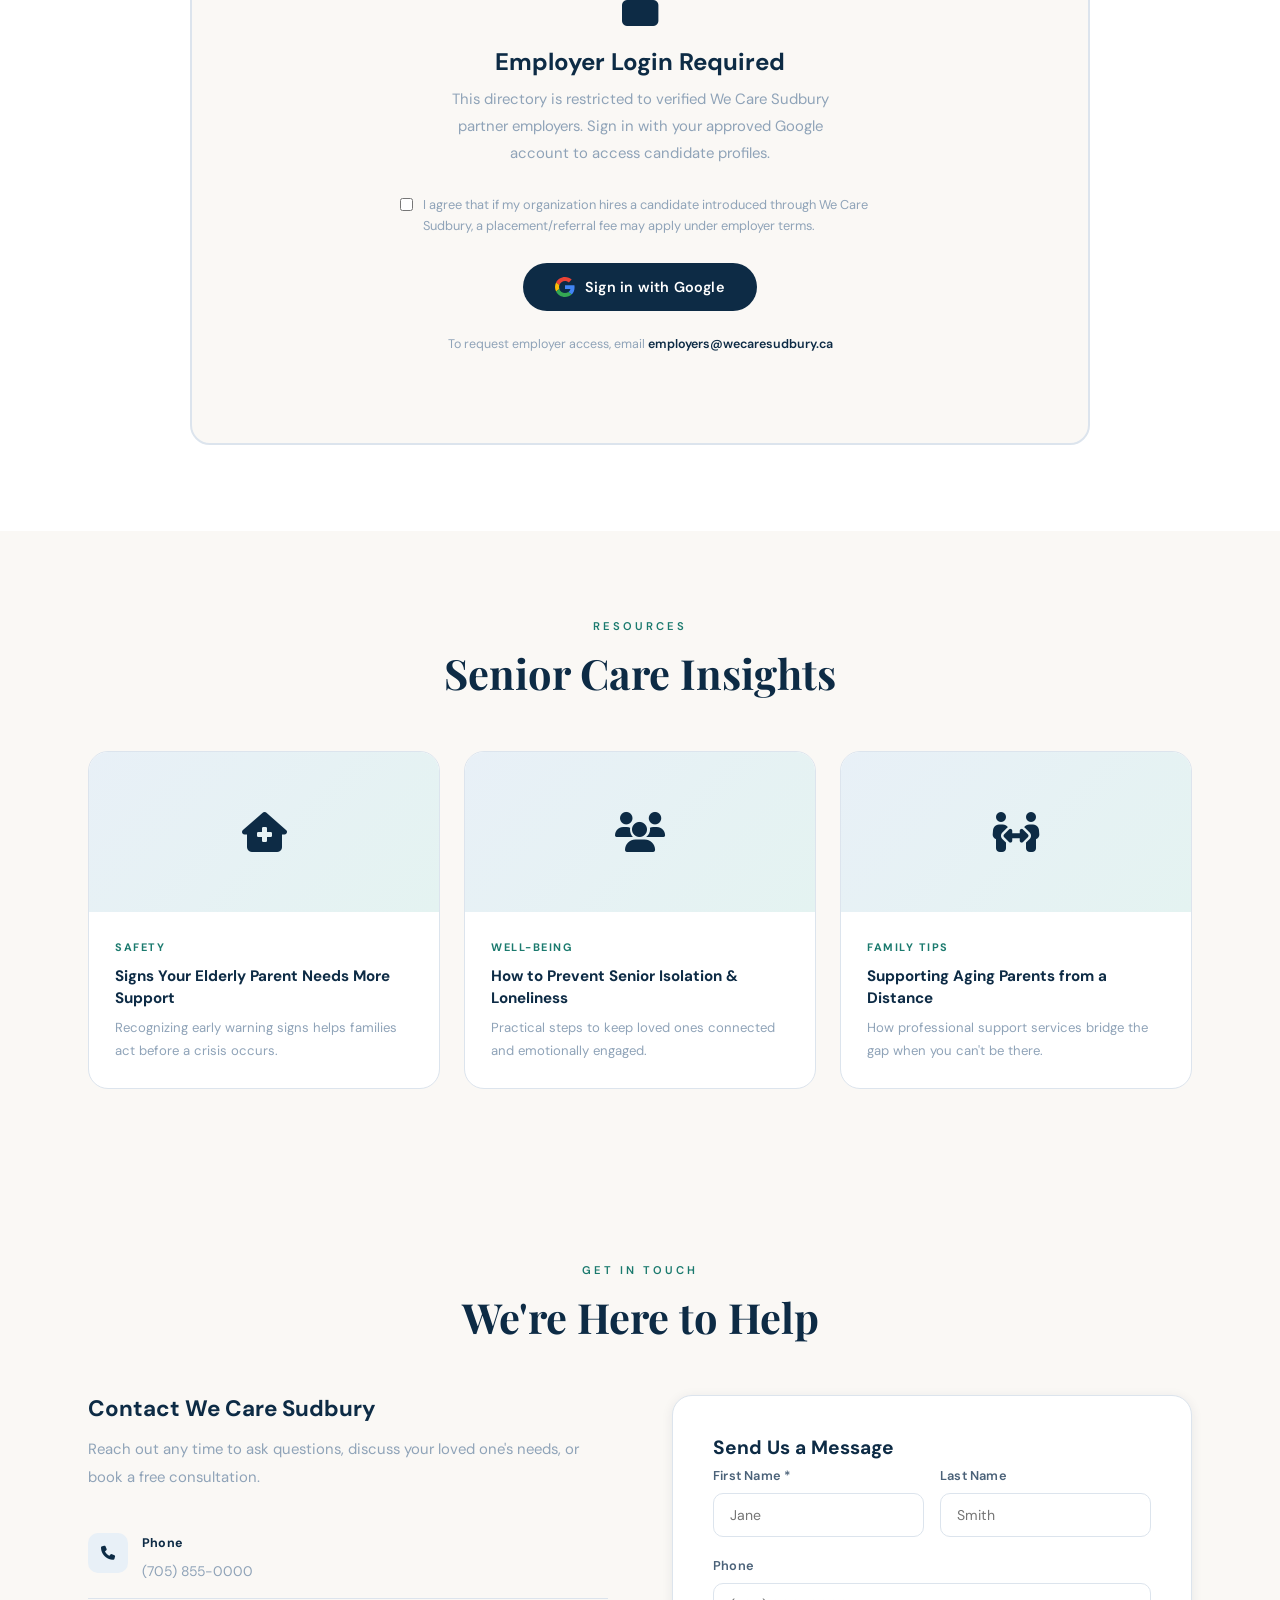
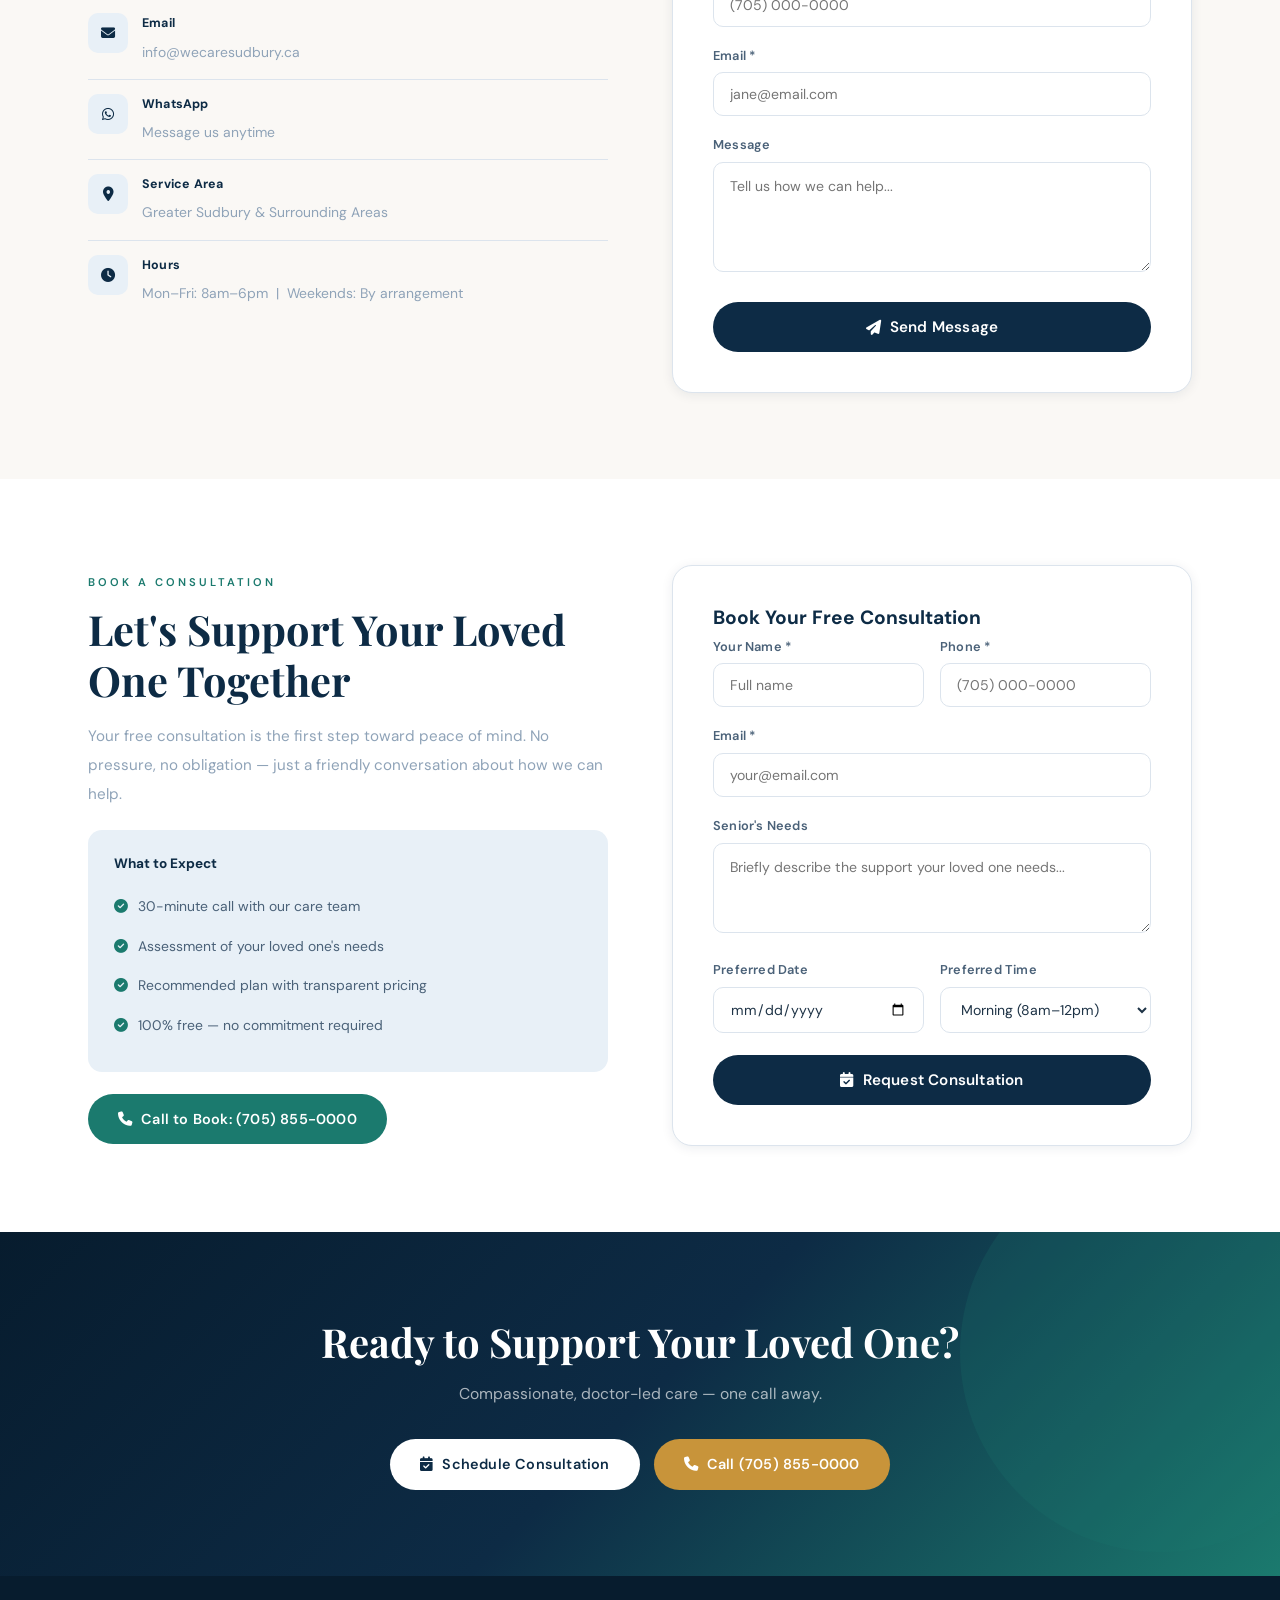
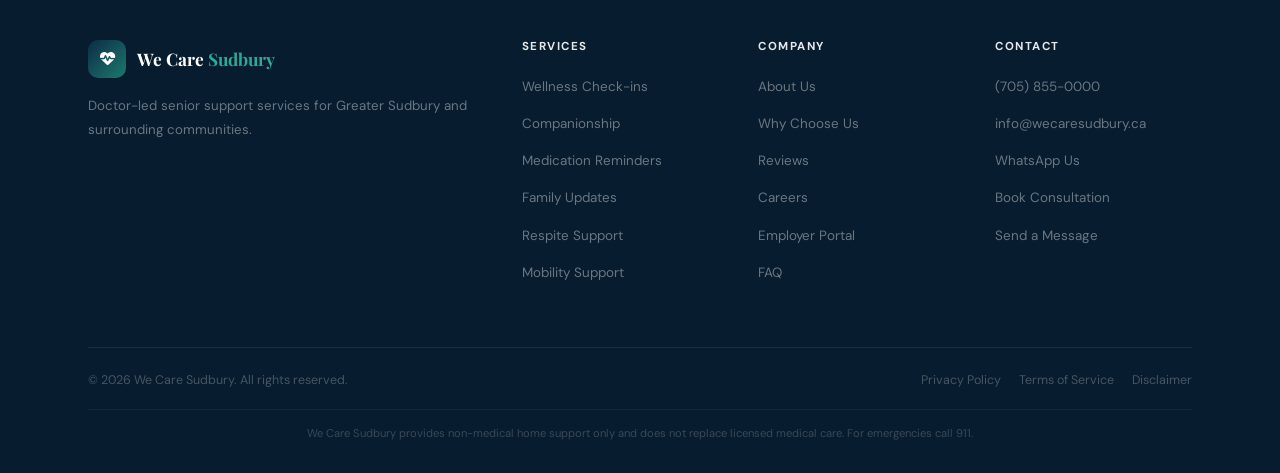
==== commit 22bc3949: "Update Index.html" ====
--- a/Index.html
+++ b/Index.html
@@ -1,445 +1,1478 @@
 <!DOCTYPE html>
 <html lang="en">
 <head>
-  <meta charset="UTF-8">
-  <meta name="viewport" content="width=device-width, initial-scale=1">
-  <title>We Care Sudbury – Doctor-Led Home Support</title>
-
-  <!-- Google Fonts -->
-  <link href="https://fonts.googleapis.com/css2?family=Montserrat:wght@600;700&family=Open+Sans:wght@300;400;600&display=swap" rel="stylesheet">
-
-  <style>
-    body {
-      margin: 0;
-      font-family: 'Open Sans', sans-serif;
-      color: #333;
-      background: #ffffff;
-      line-height: 1.6;
-    }
-    h1, h2, h3 {
-      font-family: 'Montserrat', sans-serif;
-      margin: 0;
-      color: #003c78;
-    }
-    a { text-decoration: none; }
-
-    /* Layout Utility */
-    .container {
-      max-width: 1100px;
-      margin: auto;
-      padding: 20px;
-    }
-
-    /* Hero */
-    .hero {
-      background: url('https://via.placeholder.com/1600x900') center/cover no-repeat;
-      padding: 120px 20px;
-      color: white;
-      text-align: left;
-      position: relative;
-    }
-    .hero-overlay {
-      background: rgba(0,0,0,0.55);
-      position: absolute;
-      top: 0; left: 0; right:0; bottom:0;
-    }
-    .hero-content {
-      position: relative;
-      z-index: 2;
-      max-width: 600px;
-    }
-    .hero h1 {
-      font-size: 42px;
-      line-height: 1.2;
-      margin-bottom: 15px;
-      color: #ffffff;
-    }
-    .hero p {
-      font-size: 20px;
-      margin-bottom: 30px;
-    }
-    .btn {
-      display: inline-block;
-      padding: 14px 25px;
-      border-radius: 6px;
-      font-weight: 600;
-      margin-right: 10px;
-      margin-bottom: 10px;
-      transition: background 0.2s ease;
-    }
-    .btn-primary {
-      background: #1b72c3;
-      color: #fff;
-    }
-    .btn-primary:hover {
-      background: #155a9c;
-    }
-    .btn-secondary {
-      background: #44a574;
-      color: #fff;
-    }
-    .btn-secondary:hover {
-      background: #358259;
-    }
-
-    /* Contact Strip */
-    .contact-strip {
-      background: #f7f7f7;
-      padding: 12px;
-      text-align: center;
-      font-size: 15px;
-      color: #555;
-      border-bottom: 1px solid #eaeaea;
-    }
-
-    /* Section */
-    section {
-      padding: 60px 20px;
-    }
-    .section-title {
-      text-align: center;
-      margin-bottom: 40px;
-    }
-    .bg-light {
-      background: #f7fafc;
-    }
-
-    /* Icon grid */
-    .icon-grid {
-      display: grid;
-      gap: 25px;
-      grid-template-columns: repeat(auto-fit, minmax(220px, 1fr));
-    }
-    .icon-card {
-      padding: 25px;
-      background: #f8f9fb;
-      border-radius: 8px;
-      text-align: center;
-      box-shadow: 0 2px 4px rgba(0,0,0,0.05);
-    }
-    .icon-card .icon {
-      font-size: 32px;
-      display: block;
-      margin-bottom: 10px;
-    }
-    .icon-card h3 {
-      font-size: 18px;
-      margin-top: 10px;
-    }
-
-    /* Testimonials */
-    .testimonial {
-      background: #f3f7fc;
-      padding: 25px;
-      border-radius: 8px;
-      margin-bottom: 20px;
-      font-style: italic;
-      border-left: 4px solid #1b72c3;
-    }
-
-    /* CTA */
-    .cta {
-      background: #eaf3fb;
-      text-align: center;
-      padding: 60px 20px;
-    }
-    .cta h2 {
-      margin-bottom: 25px;
-    }
-
-    /* Footer */
-    footer {
-      background: #003c78;
-      color: white;
-      padding: 30px 20px;
-      text-align: center;
-      font-size: 14px;
-    }
-
-    @media(max-width: 600px) {
-      .hero h1 { font-size: 30px; }
-      .hero p { font-size: 18px; }
-      .btn { display: block; margin-right: 0; text-align: center; }
-    }
-  </style>
+<meta charset="UTF-8"/>
+<meta name="viewport" content="width=device-width,initial-scale=1.0"/>
+<title>We Care Sudbury | Doctor-Led Senior Home Support</title>
+<meta name="description" content="Doctor-led senior home support in Greater Sudbury. Wellness visits, companionship, medication reminders, respite support, and more."/>
+<link rel="preconnect" href="https://fonts.googleapis.com"/>
+<link href="https://fonts.googleapis.com/css2?family=Playfair+Display:wght@400;600;700;800&family=DM+Sans:wght@300;400;500;600;700&display=swap" rel="stylesheet"/>
+<link rel="stylesheet" href="https://cdnjs.cloudflare.com/ajax/libs/font-awesome/6.5.0/css/all.min.css"/>
+<script src="https://accounts.google.com/gsi/client" async defer></script>
+<style>
+/* ═══════════════════ VARIABLES ═══════════════════ */
+:root{
+  --navy:#0d2b45;
+  --navy-dk:#071c2e;
+  --navy-lt:#e8f0f7;
+  --teal:#1b7a6e;
+  --teal-lt:#e4f3f1;
+  --teal-md:#2aab98;
+  --gold:#c8943a;
+  --gold-lt:#fdf3e4;
+  --cream:#faf8f5;
+  --white:#ffffff;
+  --g100:#f0f4f8;
+  --g200:#dce4ed;
+  --g400:#8fa3b8;
+  --g600:#4a6178;
+  --g800:#1e3346;
+  --shadow-sm:0 2px 12px rgba(13,43,69,.08);
+  --shadow-md:0 8px 32px rgba(13,43,69,.12);
+  --shadow-lg:0 20px 60px rgba(13,43,69,.18);
+  --r:14px;
+  --r-sm:8px;
+}
+*,*::before,*::after{box-sizing:border-box;margin:0;padding:0}
+html{scroll-behavior:smooth}
+body{font-family:'DM Sans',sans-serif;color:var(--g800);background:var(--cream);line-height:1.7;overflow-x:hidden}
+h1,h2,h3,h4,h5{font-family:'Playfair Display',serif;line-height:1.22}
+a{text-decoration:none;color:inherit}
+
+/* ═══════════════════ UTILITIES ═══════════════════ */
+.container{max-width:1160px;margin:0 auto;padding:0 28px}
+.container-sm{max-width:780px;margin:0 auto;padding:0 28px}
+section{scroll-margin-top:72px}
+.lbl{font-family:'DM Sans',sans-serif;font-weight:600;font-size:.7rem;text-transform:uppercase;letter-spacing:3px;color:var(--teal);margin-bottom:12px;display:block}
+.stitle{font-size:clamp(1.8rem,4vw,2.6rem);font-weight:700;margin-bottom:16px;color:var(--navy)}
+.ssub{font-size:1rem;color:var(--g400);line-height:1.85;max-width:520px}
+.text-center{text-align:center}
+.text-center .ssub{margin-left:auto;margin-right:auto}
+
+/* ═══════════════════ BUTTONS ═══════════════════ */
+.btn{display:inline-flex;align-items:center;gap:9px;padding:13px 30px;border-radius:50px;font-family:'DM Sans',sans-serif;font-weight:600;font-size:.9rem;cursor:pointer;border:none;transition:all .28s cubic-bezier(.34,1.56,.64,1);letter-spacing:.2px;white-space:nowrap}
+.btn-navy{background:var(--navy);color:#fff}
+.btn-navy:hover{background:var(--navy-dk);transform:translateY(-2px);box-shadow:0 10px 28px rgba(13,43,69,.35)}
+.btn-teal{background:var(--teal);color:#fff}
+.btn-teal:hover{background:#155f55;transform:translateY(-2px);box-shadow:0 10px 28px rgba(27,122,110,.35)}
+.btn-gold{background:var(--gold);color:#fff}
+.btn-gold:hover{background:#a87830;transform:translateY(-2px);box-shadow:0 10px 28px rgba(200,148,58,.4)}
+.btn-outline{background:transparent;color:var(--navy);border:2px solid var(--g200)}
+.btn-outline:hover{border-color:var(--navy);background:var(--navy);color:#fff;transform:translateY(-2px)}
+.btn-outline-white{background:transparent;color:#fff;border:2px solid rgba(255,255,255,.4)}
+.btn-outline-white:hover{background:#fff;color:var(--navy);transform:translateY(-2px)}
+.btn-white{background:#fff;color:var(--navy)}
+.btn-white:hover{background:var(--cream);transform:translateY(-2px);box-shadow:var(--shadow-md)}
+.btn-sm{padding:10px 22px;font-size:.82rem}
+
+/* ═══════════════════ NAV ═══════════════════ */
+nav{position:fixed;top:0;left:0;right:0;z-index:1000;background:rgba(250,248,245,.96);backdrop-filter:blur(14px);border-bottom:1px solid var(--g200);transition:box-shadow .3s}
+.nav-inner{display:flex;align-items:center;justify-content:space-between;height:72px;max-width:1160px;margin:0 auto;padding:0 24px;gap:16px}
+.logo{display:flex;align-items:center;gap:11px;flex-shrink:0}
+.logo-mark{width:38px;height:38px;background:linear-gradient(135deg,var(--navy),var(--teal));border-radius:10px;display:flex;align-items:center;justify-content:center;color:#fff;font-size:.95rem}
+.logo-text{font-family:'Playfair Display',serif;font-weight:700;font-size:1.08rem;color:var(--navy)}
+.logo-text span{color:var(--teal)}
+.nav-links{display:flex;align-items:center;gap:2px;flex:1;justify-content:center}
+.nav-links a{font-family:'DM Sans',sans-serif;font-weight:500;font-size:.75rem;color:var(--g600);padding:7px 10px;border-radius:8px;transition:all .2s;text-transform:uppercase;letter-spacing:.6px}
+.nav-links a:hover{color:var(--navy);background:var(--navy-lt)}
+.hamburger{display:none;background:none;border:none;cursor:pointer;padding:8px;flex-shrink:0}
+.hamburger span{display:block;width:22px;height:2px;background:var(--g600);margin:5px 0;border-radius:2px;transition:all .3s}
+.mob{display:none;position:fixed;top:72px;left:0;right:0;bottom:0;background:var(--cream);z-index:999;padding:28px;overflow-y:auto}
+.mob.open{display:block}
+.mob a{display:block;font-family:'DM Sans',sans-serif;font-weight:600;font-size:1rem;color:var(--g600);padding:14px 0;border-bottom:1px solid var(--g200)}
+.mob a:hover{color:var(--navy)}
+.mob .btn{margin-top:16px;width:100%;justify-content:center}
+
+/* ═══════════════════ ANIMATIONS ═══════════════════ */
+.fu{opacity:0;transform:translateY(28px);transition:opacity .6s ease,transform .6s ease}
+.fu.vis{opacity:1;transform:translateY(0)}
+
+/* ═══════════════════ HERO ═══════════════════ */
+#home{min-height:100vh;background:var(--navy-dk);display:flex;align-items:center;padding-top:72px;position:relative;overflow:hidden}
+.hero-bg{position:absolute;inset:0;background:url("data:image/svg+xml,%3Csvg width='60' height='60' viewBox='0 0 60 60' xmlns='http://www.w3.org/2000/svg'%3E%3Cg fill='none' fill-rule='evenodd'%3E%3Cg fill='%231b7a6e' fill-opacity='0.04'%3E%3Ccircle cx='30' cy='30' r='4'/%3E%3C/g%3E%3C/g%3E%3C/svg%3E")}
+.hero-glow{position:absolute;top:-120px;right:-80px;width:600px;height:600px;border-radius:50%;background:radial-gradient(circle,rgba(27,122,110,.18) 0%,transparent 70%);pointer-events:none}
+.hero-glow2{position:absolute;bottom:-80px;left:-60px;width:400px;height:400px;border-radius:50%;background:radial-gradient(circle,rgba(200,148,58,.1) 0%,transparent 70%);pointer-events:none}
+.hero-grid{display:grid;grid-template-columns:1.05fr 0.95fr;gap:64px;align-items:center;padding:80px 0;position:relative;z-index:1}
+.hero-txt{color:#fff}
+.hero-badge{display:inline-flex;align-items:center;gap:8px;background:rgba(27,122,110,.25);border:1px solid rgba(42,171,152,.3);border-radius:50px;padding:8px 18px;font-size:.76rem;font-weight:600;color:rgba(255,255,255,.9);margin-bottom:28px;backdrop-filter:blur(8px)}
+.hero-badge i{color:var(--teal-md)}
+.hero-txt h1{font-size:clamp(2rem,4.8vw,3.2rem);font-weight:700;color:#fff;margin-bottom:20px;line-height:1.15}
+.hero-txt h1 em{color:var(--teal-md);font-style:normal}
+.hero-txt p{font-size:1.05rem;color:rgba(255,255,255,.7);margin-bottom:36px;line-height:1.85;max-width:460px}
+.hero-btns{display:flex;align-items:center;gap:14px;flex-wrap:wrap;margin-bottom:44px}
+.hero-divider{width:1px;height:36px;background:rgba(255,255,255,.2)}
+.hero-stats{display:flex;gap:32px;padding-top:24px;border-top:1px solid rgba(255,255,255,.1);flex-wrap:wrap}
+.hero-stat strong{display:block;font-family:'Playfair Display',serif;font-size:1.8rem;font-weight:700;color:var(--teal-md)}
+.hero-stat span{font-size:.78rem;color:rgba(255,255,255,.5);font-weight:500;letter-spacing:.3px}
+
+/* Hero Card */
+.hero-card{background:rgba(255,255,255,.07);backdrop-filter:blur(18px);border:1px solid rgba(255,255,255,.13);border-radius:20px;padding:36px;position:relative;overflow:hidden}
+.hero-card::before{content:'';position:absolute;top:0;left:0;right:0;height:3px;background:linear-gradient(90deg,var(--teal),var(--gold))}
+.hero-card-icon{width:52px;height:52px;background:linear-gradient(135deg,var(--teal),var(--teal-md));border-radius:12px;display:flex;align-items:center;justify-content:center;color:#fff;font-size:1.2rem;margin-bottom:20px}
+.hero-card h3{font-size:1.15rem;color:#fff;margin-bottom:18px;font-weight:600}
+.hero-card ul{list-style:none}
+.hero-card li{padding:10px 0;border-bottom:1px solid rgba(255,255,255,.08);font-size:.88rem;color:rgba(255,255,255,.78);display:flex;align-items:center;gap:10px}
+.hero-card li:last-child{border:none}
+.hero-card li i{color:var(--teal-md);font-size:.75rem}
+
+/* ═══════════════════ CONTACT STRIP ═══════════════════ */
+.cstrip{background:var(--navy);padding:15px 0;border-bottom:1px solid rgba(255,255,255,.06)}
+.cstrip-in{display:flex;align-items:center;justify-content:center;gap:40px;flex-wrap:wrap}
+.cstrip a{color:rgba(255,255,255,.65);font-size:.85rem;font-weight:500;display:flex;align-items:center;gap:8px;transition:color .2s}
+.cstrip a:hover{color:#fff}
+.cstrip i{color:var(--gold)}
+
+/* ═══════════════════ TRUST SECTION ═══════════════════ */
+#trust{padding:86px 0;background:#fff}
+.trust-header{text-align:center;max-width:560px;margin:0 auto 52px}
+.tgrid{display:grid;grid-template-columns:repeat(4,1fr);gap:20px}
+.tcard{background:var(--cream);border-radius:var(--r);padding:28px 20px;text-align:center;transition:all .3s;border:1.5px solid transparent;cursor:default}
+.tcard:hover{border-color:var(--g200);background:#fff;transform:translateY(-4px);box-shadow:var(--shadow-md)}
+.tico{width:56px;height:56px;border-radius:12px;display:flex;align-items:center;justify-content:center;font-size:1.25rem;margin:0 auto 16px}
+.tico.navy{background:var(--navy-lt);color:var(--navy)}
+.tico.teal{background:var(--teal-lt);color:var(--teal)}
+.tico.gold{background:var(--gold-lt);color:var(--gold)}
+.tcard h4{font-family:'DM Sans',sans-serif;font-size:.93rem;font-weight:700;margin-bottom:7px;color:var(--navy)}
+.tcard p{font-size:.82rem;color:var(--g400);line-height:1.65}
+
+/* ═══════════════════ SERVICES ═══════════════════ */
+#services{padding:86px 0;background:var(--cream)}
+.svcs-hdr{display:flex;justify-content:space-between;align-items:flex-end;margin-bottom:48px;flex-wrap:wrap;gap:20px}
+.sgrid{display:grid;grid-template-columns:repeat(4,1fr);gap:20px}
+.scard{border-radius:var(--r);padding:28px;background:#fff;border:1.5px solid var(--g200);transition:all .3s;position:relative;overflow:hidden}
+.scard::after{content:'';position:absolute;bottom:0;left:0;right:0;height:3px;background:linear-gradient(90deg,var(--teal),var(--teal-md));transform:scaleX(0);transform-origin:left;transition:transform .35s}
+.scard:hover::after{transform:scaleX(1)}
+.scard:hover{box-shadow:var(--shadow-md);transform:translateY(-4px);border-color:transparent}
+.sico{width:48px;height:48px;background:var(--navy-lt);color:var(--navy);border-radius:11px;display:flex;align-items:center;justify-content:center;font-size:1.1rem;margin-bottom:16px}
+.scard h3{font-family:'DM Sans',sans-serif;font-size:.95rem;font-weight:700;margin-bottom:8px;color:var(--navy)}
+.scard p{font-size:.82rem;color:var(--g400);line-height:1.7}
+.disc{background:linear-gradient(135deg,#fff9ee,#fff4dc);border-left:4px solid var(--gold);border-radius:var(--r-sm);padding:18px 22px;margin-top:36px;display:flex;align-items:flex-start;gap:12px}
+.disc i{color:var(--gold);margin-top:2px;flex-shrink:0}
+.disc p{font-size:.86rem;color:var(--g600)}
+
+/* ═══════════════════ PRICING ═══════════════════ */
+#pricing{padding:86px 0;background:#fff}
+.pgrid{display:grid;grid-template-columns:repeat(3,1fr);gap:24px;margin-top:52px;align-items:start}
+.pcard{background:var(--cream);border-radius:20px;padding:40px 32px;border:2px solid var(--g200);transition:all .3s;position:relative}
+.pcard.feat{background:var(--navy);border-color:var(--navy);transform:scale(1.04);z-index:1}
+.pcard:hover:not(.feat){box-shadow:var(--shadow-lg);border-color:var(--g200)}
+.pcard.feat:hover{box-shadow:var(--shadow-lg)}
+.pop-badge{position:absolute;top:-14px;left:50%;transform:translateX(-50%);background:var(--gold);color:#fff;font-size:.7rem;font-weight:700;padding:6px 20px;border-radius:50px;white-space:nowrap;letter-spacing:.5px;font-family:'DM Sans',sans-serif}
+.p-name{font-family:'DM Sans',sans-serif;font-size:.72rem;font-weight:700;color:var(--g400);text-transform:uppercase;letter-spacing:2px;margin-bottom:12px}
+.pcard.feat .p-name{color:rgba(255,255,255,.5)}
+.p-price{font-family:'Playfair Display',serif;font-size:3rem;font-weight:700;color:var(--navy);line-height:1;margin-bottom:4px}
+.pcard.feat .p-price{color:#fff}
+.p-price sup{font-size:1.3rem;vertical-align:super}
+.p-mo{font-size:.8rem;color:var(--g400);margin-bottom:28px;font-weight:500}
+.pcard.feat .p-mo{color:rgba(255,255,255,.5)}
+.p-feats{list-style:none;margin-bottom:32px}
+.p-feats li{padding:10px 0;border-bottom:1px solid var(--g200);font-size:.87rem;color:var(--g600);display:flex;align-items:center;gap:10px}
+.pcard.feat .p-feats li{border-color:rgba(255,255,255,.1);color:rgba(255,255,255,.8)}
+.p-feats li i{color:var(--teal)}
+.pcard.feat .p-feats li i{color:var(--teal-md)}
+.pcard .btn{width:100%;justify-content:center}
+.pricing-note{text-align:center;margin-top:32px;font-size:.86rem;color:var(--g400)}
+.pricing-note a{color:var(--navy);font-weight:600}
+
+/* ═══════════════════ WHY US ═══════════════════ */
+#why{padding:86px 0;background:var(--cream)}
+.why-grid{display:grid;grid-template-columns:1fr 1fr;gap:80px;align-items:center}
+.why-vis{background:linear-gradient(145deg,var(--navy),var(--teal));border-radius:24px;padding:48px;color:#fff;position:relative;overflow:hidden}
+.why-vis::before{content:'';position:absolute;top:-40px;right:-40px;width:200px;height:200px;border-radius:50%;background:rgba(255,255,255,.06)}
+.why-vis-icon{width:72px;height:72px;background:rgba(255,255,255,.15);border-radius:18px;display:flex;align-items:center;justify-content:center;color:#fff;font-size:1.8rem;margin-bottom:24px}
+.why-vis h3{font-size:1.4rem;color:#fff;margin-bottom:12px}
+.why-vis p{font-size:.9rem;color:rgba(255,255,255,.7);line-height:1.85;margin-bottom:28px}
+.why-pts{display:flex;flex-direction:column;gap:16px}
+.wpt{display:flex;align-items:flex-start;gap:14px;padding:14px;background:rgba(255,255,255,.1);border-radius:10px;backdrop-filter:blur(6px)}
+.wpi{width:36px;height:36px;min-width:36px;border-radius:8px;background:rgba(255,255,255,.2);display:flex;align-items:center;justify-content:center;color:#fff;font-size:.85rem}
+.wpt h4{font-family:'DM Sans',sans-serif;font-size:.9rem;font-weight:700;color:#fff;margin-bottom:2px}
+.wpt p{font-size:.8rem;color:rgba(255,255,255,.65)}
+.why-list{margin-top:28px;display:flex;flex-direction:column;gap:0}
+.wlt{display:flex;align-items:flex-start;gap:14px;padding:18px 0;border-bottom:1px solid var(--g200)}
+.wlt:last-child{border:none}
+.wlt-ico{width:40px;height:40px;min-width:40px;border-radius:10px;display:flex;align-items:center;justify-content:center;font-size:.88rem}
+.wlt-ico.teal{background:var(--teal-lt);color:var(--teal)}
+.wlt-ico.navy{background:var(--navy-lt);color:var(--navy)}
+.wlt h4{font-family:'DM Sans',sans-serif;font-size:.93rem;font-weight:700;color:var(--navy);margin-bottom:3px}
+.wlt p{font-size:.83rem;color:var(--g400)}
+
+/* ═══════════════════ ABOUT ═══════════════════ */
+#about{padding:86px 0;background:#fff}
+.abt-grid{display:grid;grid-template-columns:1fr 1fr;gap:80px;align-items:center}
+.abt-visual{position:relative}
+.abt-vis-main{background:linear-gradient(145deg,var(--navy-dk),var(--navy),var(--teal));border-radius:24px;aspect-ratio:4/3.5;display:flex;flex-direction:column;align-items:center;justify-content:center;color:#fff;text-align:center;padding:40px;position:relative;overflow:hidden}
+.abt-vis-main::before{content:'';position:absolute;inset:0;background:url("data:image/svg+xml,%3Csvg width='40' height='40' viewBox='0 0 40 40' xmlns='http://www.w3.org/2000/svg'%3E%3Cg fill='none' fill-rule='evenodd'%3E%3Cg fill='%23ffffff' fill-opacity='0.03'%3E%3Ccircle cx='20' cy='20' r='3'/%3E%3C/g%3E%3C/g%3E%3C/svg%3E")}
+.abt-vis-main i{font-size:3rem;opacity:.8;margin-bottom:18px;position:relative;z-index:1}
+.abt-vis-main h3{font-size:1.3rem;color:#fff;margin-bottom:10px;position:relative;z-index:1}
+.abt-vis-main p{font-size:.85rem;color:rgba(255,255,255,.7);line-height:1.8;position:relative;z-index:1}
+.abt-float{position:absolute;bottom:-20px;right:-20px;background:#fff;border-radius:16px;padding:18px 22px;box-shadow:var(--shadow-lg);display:flex;align-items:center;gap:12px}
+.abt-float-ico{width:42px;height:42px;background:var(--teal-lt);border-radius:10px;display:flex;align-items:center;justify-content:center;color:var(--teal);font-size:1rem}
+.abt-float strong{display:block;font-family:'Playfair Display',serif;font-size:1.4rem;color:var(--navy)}
+.abt-float span{font-size:.75rem;color:var(--g400);font-weight:500}
+.mbox{border-radius:12px;padding:24px 28px;color:#fff;margin-top:20px}
+.mbox.navy{background:var(--navy)}
+.mbox.teal{background:var(--teal)}
+.mbox h4{font-family:'DM Sans',sans-serif;font-size:.7rem;text-transform:uppercase;letter-spacing:2px;opacity:.6;margin-bottom:8px}
+.mbox p{font-size:.9rem;line-height:1.8;opacity:.9}
+
+/* ═══════════════════ REVIEWS ═══════════════════ */
+#reviews{padding:86px 0;background:var(--cream)}
+.rev-box{background:linear-gradient(145deg,var(--navy),#1a4a70);border-radius:24px;padding:64px 48px;text-align:center;max-width:720px;margin:0 auto;position:relative;overflow:hidden;color:#fff}
+.rev-box::before{content:'';position:absolute;top:-80px;right:-80px;width:300px;height:300px;border-radius:50%;background:rgba(27,122,110,.25)}
+.rev-box::after{content:'';position:absolute;bottom:-60px;left:-60px;width:240px;height:240px;border-radius:50%;background:rgba(200,148,58,.15)}
+.g-logo{margin:0 auto 20px;width:52px;height:52px;position:relative;z-index:1}
+.rev-stars{font-size:1.6rem;color:var(--gold);margin-bottom:14px;letter-spacing:3px;position:relative;z-index:1}
+.gbadge{display:inline-flex;align-items:center;gap:8px;background:rgba(255,255,255,.12);border:1px solid rgba(255,255,255,.2);border-radius:50px;padding:9px 20px;font-size:.82rem;font-weight:600;color:rgba(255,255,255,.9);margin-bottom:26px;position:relative;z-index:1;backdrop-filter:blur(8px)}
+.rev-box h3{font-size:1.7rem;font-weight:700;color:#fff;margin-bottom:14px;position:relative;z-index:1}
+.rev-box > p{font-size:.95rem;color:rgba(255,255,255,.7);line-height:1.85;margin-bottom:30px;max-width:480px;margin-left:auto;margin-right:auto;position:relative;z-index:1}
+.rev-btns{display:flex;gap:14px;justify-content:center;flex-wrap:wrap;position:relative;z-index:1}
+.rev-note{font-size:.78rem;color:rgba(255,255,255,.45);margin-top:22px;position:relative;z-index:1}
+
+/* ═══════════════════ FAQ ═══════════════════ */
+#faq{padding:86px 0;background:#fff}
+.faq-grid{display:grid;grid-template-columns:1fr 1fr;gap:16px;margin-top:52px}
+.fi{background:var(--cream);border-radius:var(--r);padding:24px;border:1.5px solid var(--g200);cursor:pointer;transition:all .3s}
+.fi:hover{box-shadow:var(--shadow-sm)}
+.fi.open{border-color:var(--navy);background:#fff}
+.fi-q{display:flex;justify-content:space-between;align-items:flex-start;gap:12px}
+.fi-q h4{font-family:'DM Sans',sans-serif;font-size:.93rem;font-weight:700;line-height:1.5;color:var(--navy)}
+.fi-q i{color:var(--g400);transition:transform .3s;min-width:16px;margin-top:3px}
+.fi.open .fi-q i{transform:rotate(45deg);color:var(--navy)}
+.fi-a{display:none;margin-top:13px;font-size:.86rem;color:var(--g400);line-height:1.85;padding-top:13px;border-top:1px solid var(--g200)}
+.fi.open .fi-a{display:block}
+
+/* ═══════════════════ CAREERS ═══════════════════ */
+#careers{padding:86px 0;background:var(--cream)}
+.pos-grid{display:grid;grid-template-columns:1fr 1fr;gap:24px;margin-bottom:60px}
+.pos-card{border:2px solid var(--g200);border-radius:20px;padding:36px;transition:all .3s;background:#fff}
+.pos-card:hover{border-color:var(--navy);box-shadow:var(--shadow-md)}
+.pos-ico{width:52px;height:52px;background:var(--navy-lt);color:var(--navy);border-radius:12px;display:flex;align-items:center;justify-content:center;font-size:1.15rem;margin-bottom:16px}
+.pos-card h3{font-family:'DM Sans',sans-serif;font-size:1.05rem;font-weight:700;margin-bottom:14px;color:var(--navy)}
+.pos-card h5{font-family:'DM Sans',sans-serif;font-size:.7rem;text-transform:uppercase;letter-spacing:1.5px;color:var(--g400);margin:16px 0 10px}
+.pos-card ul{list-style:none}
+.pos-card ul li{font-size:.83rem;color:var(--g600);padding:4px 0;display:flex;align-items:flex-start;gap:8px}
+.pos-card ul li::before{content:'–';color:var(--teal);font-weight:700;flex-shrink:0}
+.ben-grid{display:grid;grid-template-columns:repeat(4,1fr);gap:18px;margin-bottom:56px}
+.ben-card{text-align:center;background:#fff;border-radius:var(--r);padding:28px 18px;border:1.5px solid var(--g200)}
+.ben-card i{font-size:1.3rem;color:var(--teal);margin-bottom:13px;display:block}
+.ben-card h4{font-family:'DM Sans',sans-serif;font-size:.9rem;font-weight:700;margin-bottom:6px;color:var(--navy)}
+.ben-card p{font-size:.8rem;color:var(--g400)}
+
+/* ═══════════════════ FORMS ═══════════════════ */
+.fcard{background:#fff;border-radius:20px;padding:40px;box-shadow:var(--shadow-sm);border:1.5px solid var(--g200)}
+.fcard h3{font-family:'DM Sans',sans-serif;font-size:1.2rem;font-weight:700;margin-bottom:6px;color:var(--navy)}
+.fcard .form-intro{font-size:.84rem;color:var(--g400);margin-bottom:24px}
+.fg{margin-bottom:18px}
+.fg label{display:block;font-size:.8rem;font-weight:600;color:var(--g600);margin-bottom:6px;letter-spacing:.2px}
+.fg input,.fg select,.fg textarea{width:100%;padding:12px 16px;border:1.5px solid var(--g200);border-radius:10px;font-family:'DM Sans',sans-serif;font-size:.88rem;color:var(--g800);transition:border-color .2s,box-shadow .2s;outline:none;background:#fff}
+.fg input:focus,.fg select:focus,.fg textarea:focus{border-color:var(--navy);box-shadow:0 0 0 3px rgba(13,43,69,.08)}
+.fg textarea{min-height:110px;resize:vertical;line-height:1.65}
+.fg-row{display:grid;grid-template-columns:1fr 1fr;gap:16px}
+.fsub{width:100%;justify-content:center;padding:15px;font-size:.95rem;margin-top:4px}
+.smsg{display:none;background:var(--teal-lt);border:1.5px solid var(--teal);color:var(--teal);border-radius:var(--r-sm);padding:14px 18px;font-size:.86rem;font-weight:600;margin-top:16px}
+.smsg.show{display:block}
+.emsg{display:none;background:#fef2f2;border:1.5px solid #fca5a5;color:#dc2626;border-radius:var(--r-sm);padding:14px 18px;font-size:.86rem;font-weight:600;margin-top:16px}
+.emsg.show{display:block}
+.check-row{display:flex;align-items:flex-start;gap:10px;margin-bottom:20px}
+.check-row input[type=checkbox]{width:auto;margin-top:4px;accent-color:var(--navy)}
+.check-row label{font-size:.8rem;color:var(--g400);line-height:1.65}
+
+/* ═══════════════════ APPLY ═══════════════════ */
+#apply{padding:72px 0;background:var(--navy-lt)}
+
+/* ═══════════════════ EMPLOYER PORTAL ═══════════════════ */
+#employer{padding:86px 0;background:#fff}
+.portal-wrap{max-width:900px;margin:0 auto}
+.portal-signin-box{background:var(--cream);border-radius:20px;padding:60px 44px;text-align:center;border:2px solid var(--g200)}
+.portal-signin-box > i.fa-lock{font-size:2.6rem;color:var(--navy);margin-bottom:20px}
+.portal-signin-box h3{font-family:'DM Sans',sans-serif;font-size:1.5rem;font-weight:700;margin-bottom:10px;color:var(--navy)}
+.portal-signin-box p{font-size:.93rem;color:var(--g400);margin-bottom:28px;max-width:420px;margin-left:auto;margin-right:auto;line-height:1.8}
+.terms-row{max-width:480px;margin:0 auto 26px;text-align:left}
+.portal-denied{display:none;background:#fef2f2;border-radius:20px;padding:44px;text-align:center;border:2px solid #fca5a5}
+.portal-denied i{font-size:2.3rem;color:#dc2626;margin-bottom:16px}
+.portal-denied h3{color:#dc2626;font-family:'DM Sans',sans-serif;font-size:1.3rem;margin-bottom:8px}
+.portal-denied p{color:var(--g400);font-size:.9rem}
+.portal-content{display:none}
+.portal-header{display:flex;justify-content:space-between;align-items:center;margin-bottom:28px;flex-wrap:wrap;gap:12px;padding-bottom:20px;border-bottom:1.5px solid var(--g200)}
+.portal-header h3{font-family:'DM Sans',sans-serif;font-size:1.2rem;font-weight:700;color:var(--navy)}
+.portal-header p{font-size:.83rem;color:var(--g400)}
+.portal-user-pill{background:var(--teal-lt);border-radius:50px;padding:9px 20px;font-size:.83rem;font-weight:600;color:var(--teal);display:flex;align-items:center;gap:8px}
+.portal-actions{display:flex;align-items:center;gap:12px}
+.candidate-filters{display:grid;grid-template-columns:1fr 1fr;gap:16px;margin-bottom:24px}
+.cand-grid{display:grid;grid-template-columns:repeat(2,1fr);gap:18px}
+.cand-card{background:var(--cream);border-radius:var(--r);padding:26px;border:1.5px solid var(--g200);transition:all .3s}
+.cand-card:hover{box-shadow:var(--shadow-md);border-color:var(--navy)}
+.cand-top{display:flex;align-items:center;gap:14px;margin-bottom:16px}
+.cand-av{width:48px;height:48px;border-radius:50%;background:linear-gradient(135deg,var(--navy),var(--teal));display:flex;align-items:center;justify-content:center;color:#fff;font-weight:700;font-size:1.1rem;flex-shrink:0}
+.cand-name{font-family:'DM Sans',sans-serif;font-weight:700;font-size:.97rem;color:var(--navy)}
+.cand-role{font-size:.78rem;color:var(--teal);font-weight:600}
+.cand-tags{display:flex;flex-wrap:wrap;gap:6px;margin-bottom:13px}
+.tag{background:var(--navy-lt);color:var(--navy);border-radius:50px;padding:4px 13px;font-size:.73rem;font-weight:600}
+.tag.teal{background:var(--teal-lt);color:var(--teal)}
+.cand-info{font-size:.83rem;color:var(--g400);line-height:1.7}
+.new-badge{background:var(--gold);color:#fff;font-size:.66rem;font-weight:700;padding:3px 9px;border-radius:50px;margin-left:6px}
+.portal-note{text-align:center;margin-top:26px;font-size:.82rem;color:var(--g400)}
+.portal-note a,.resume-link a,.intro-request a{color:var(--navy);font-weight:700}
+.resume-link{margin-top:12px;font-size:.82rem}
+.intro-request{margin-top:10px;font-size:.78rem;color:var(--g400)}
+
+/* ═══════════════════ CONTACT ═══════════════════ */
+#contact{padding:86px 0;background:var(--cream)}
+.con-grid{display:grid;grid-template-columns:1fr 1fr;gap:64px;align-items:start}
+.con-info h3{font-family:'DM Sans',sans-serif;font-size:1.4rem;font-weight:700;margin-bottom:14px;color:var(--navy)}
+.con-info > p{color:var(--g400);line-height:1.85;margin-bottom:28px;font-size:.93rem}
+.ci-list{list-style:none}
+.ci-list li{display:flex;align-items:flex-start;gap:14px;padding:14px 0;border-bottom:1px solid var(--g200)}
+.ci-list li:last-child{border:none}
+.ci-ico{width:40px;height:40px;min-width:40px;background:var(--navy-lt);color:var(--navy);border-radius:10px;display:flex;align-items:center;justify-content:center;font-size:.88rem}
+.ci-list strong{display:block;font-size:.78rem;font-weight:700;color:var(--navy);margin-bottom:3px;letter-spacing:.2px}
+.ci-list span,.ci-list a{font-size:.87rem;color:var(--g400)}
+.ci-list a:hover{color:var(--navy)}
+
+/* ═══════════════════ BOOK ═══════════════════ */
+#book{padding:86px 0;background:#fff}
+.book-grid{display:grid;grid-template-columns:1fr 1fr;gap:64px;align-items:start}
+.book-info{padding-top:8px}
+.expect-box{background:var(--navy-lt);border-radius:14px;padding:26px;margin:22px 0}
+.expect-box h4{font-family:'DM Sans',sans-serif;font-size:.85rem;font-weight:700;color:var(--navy);margin-bottom:14px}
+.ck-list{list-style:none}
+.ck-list li{padding:8px 0;font-size:.87rem;color:var(--g600);display:flex;align-items:center;gap:10px}
+.ck-list li i{color:var(--teal)}
+
+/* ═══════════════════ BLOG ═══════════════════ */
+#blog{padding:86px 0;background:var(--cream)}
+.blog-grid{display:grid;grid-template-columns:repeat(3,1fr);gap:24px;margin-top:52px}
+.bc{background:#fff;border-radius:20px;overflow:hidden;border:1.5px solid var(--g200);transition:all .3s;cursor:default}
+.bc:hover{box-shadow:var(--shadow-md);transform:translateY(-4px)}
+.bc-img{height:160px;background:linear-gradient(135deg,var(--navy-lt),var(--teal-lt));display:flex;align-items:center;justify-content:center;font-size:2.5rem;color:var(--navy)}
+.bc-body{padding:26px}
+.bc-tag{font-size:.68rem;font-weight:700;color:var(--teal);text-transform:uppercase;letter-spacing:1.5px;margin-bottom:9px;display:block}
+.bc-body h3{font-family:'DM Sans',sans-serif;font-size:.95rem;font-weight:700;margin-bottom:8px;line-height:1.45;color:var(--navy)}
+.bc-body p{font-size:.82rem;color:var(--g400);line-height:1.7}
+
+/* ═══════════════════ CTA BANNER ═══════════════════ */
+.cta-ban{background:linear-gradient(135deg,var(--navy-dk),var(--navy),var(--teal));padding:86px 0;text-align:center;position:relative;overflow:hidden}
+.cta-ban::before{content:'';position:absolute;top:-80px;right:-80px;width:400px;height:400px;border-radius:50%;background:rgba(27,122,110,.2)}
+.cta-ban h2{font-size:clamp(1.8rem,4vw,2.5rem);font-weight:700;color:#fff;margin-bottom:14px;position:relative;z-index:1}
+.cta-ban p{font-size:.98rem;color:rgba(255,255,255,.65);margin-bottom:32px;position:relative;z-index:1}
+.cta-btns{display:flex;gap:14px;justify-content:center;flex-wrap:wrap;position:relative;z-index:1}
+
+/* ═══════════════════ FOOTER ═══════════════════ */
+footer{background:var(--navy-dk);color:rgba(255,255,255,.55);padding:64px 0 30px}
+.f-grid{display:grid;grid-template-columns:2fr 1fr 1fr 1fr;gap:40px;margin-bottom:52px}
+.f-brand p{font-size:.83rem;line-height:1.85;margin-top:16px;color:rgba(255,255,255,.4)}
+.f-brand .logo-text{color:#fff}
+footer h5{font-family:'DM Sans',sans-serif;font-size:.72rem;font-weight:700;color:rgba(255,255,255,.9);text-transform:uppercase;letter-spacing:1.5px;margin-bottom:18px}
+footer ul{list-style:none}
+footer ul li{margin-bottom:10px}
+footer ul li a{font-size:.84rem;color:rgba(255,255,255,.4);transition:color .2s}
+footer ul li a:hover{color:#fff}
+.f-bot{border-top:1px solid rgba(255,255,255,.08);padding-top:22px;display:flex;justify-content:space-between;align-items:center;flex-wrap:wrap;gap:12px}
+.f-bot p{font-size:.78rem;color:rgba(255,255,255,.25)}
+.f-leg{display:flex;gap:18px}
+.f-leg a{font-size:.78rem;color:rgba(255,255,255,.25);transition:color .2s}
+.f-leg a:hover{color:rgba(255,255,255,.65)}
+.f-disc{font-size:.7rem;color:rgba(255,255,255,.2);text-align:center;margin-top:18px;padding-top:14px;border-top:1px solid rgba(255,255,255,.05)}
+
+/* ═══════════════════ DEMO TOAST & MODAL ═══════════════════ */
+/* Toast */
+#demoToast{
+  position:fixed;bottom:100px;left:50%;transform:translateX(-50%) translateY(20px);
+  background:var(--navy);color:#fff;padding:14px 28px;border-radius:50px;
+  font-family:'DM Sans',sans-serif;font-size:.9rem;font-weight:600;
+  box-shadow:var(--shadow-lg);z-index:99999;
+  opacity:0;pointer-events:none;transition:all .35s cubic-bezier(.34,1.56,.64,1);
+  display:flex;align-items:center;gap:10px;white-space:nowrap;
+}
+#demoToast.show{opacity:1;transform:translateX(-50%) translateY(0);pointer-events:auto}
+#demoToast i{font-size:1.1rem}
+#demoToast.green{background:var(--teal)}
+#demoToast.gold{background:var(--gold)}
+
+/* Modal overlay */
+#demoModal{
+  position:fixed;inset:0;z-index:99998;display:flex;align-items:center;justify-content:center;
+  background:rgba(7,28,46,.6);backdrop-filter:blur(6px);
+  opacity:0;pointer-events:none;transition:opacity .3s;
+}
+#demoModal.show{opacity:1;pointer-events:auto}
+.dm-box{
+  background:#fff;border-radius:24px;padding:40px;max-width:440px;width:90%;
+  box-shadow:var(--shadow-lg);transform:scale(.94);transition:transform .35s cubic-bezier(.34,1.56,.64,1);
+  text-align:center;position:relative;
+}
+#demoModal.show .dm-box{transform:scale(1)}
+.dm-icon{width:72px;height:72px;border-radius:18px;display:flex;align-items:center;justify-content:center;font-size:1.8rem;margin:0 auto 20px}
+.dm-icon.navy{background:var(--navy-lt);color:var(--navy)}
+.dm-icon.teal{background:var(--teal-lt);color:var(--teal)}
+.dm-icon.gold{background:var(--gold-lt);color:var(--gold)}
+.dm-icon.green{background:#e8f5e9;color:#2e7d32}
+.dm-box h3{font-family:'DM Sans',sans-serif;font-size:1.25rem;font-weight:700;color:var(--navy);margin-bottom:8px}
+.dm-box p{font-size:.9rem;color:var(--g400);line-height:1.75;margin-bottom:22px}
+.dm-box .dm-detail{background:var(--cream);border-radius:12px;padding:16px 20px;font-size:.88rem;color:var(--g600);margin-bottom:22px;text-align:left;line-height:1.8}
+.dm-box .dm-detail strong{color:var(--navy)}
+.dm-close{position:absolute;top:16px;right:16px;background:var(--g100);border:none;width:32px;height:32px;border-radius:50%;cursor:pointer;color:var(--g600);font-size:.85rem;display:flex;align-items:center;justify-content:center;transition:background .2s}
+.dm-close:hover{background:var(--g200)}
+.dm-btns{display:flex;gap:10px;justify-content:center;flex-wrap:wrap}
+
+/* ═══════════════════ WHATSAPP ═══════════════════ */
+.wa{position:fixed;bottom:26px;right:26px;z-index:9999;width:56px;height:56px;background:#25d366;border-radius:50%;display:flex;align-items:center;justify-content:center;color:#fff;font-size:1.5rem;box-shadow:0 6px 24px rgba(37,211,102,.45);transition:all .3s;animation:pulse 2.5s infinite}
+.wa:hover{transform:scale(1.1)}
+@keyframes pulse{0%,100%{box-shadow:0 6px 24px rgba(37,211,102,.45)}50%{box-shadow:0 6px 40px rgba(37,211,102,.75)}}
+
+/* ═══════════════════ RESPONSIVE ═══════════════════ */
+@media(max-width:1024px){
+  .tgrid{grid-template-columns:repeat(2,1fr)}
+  .sgrid{grid-template-columns:repeat(2,1fr)}
+  .f-grid{grid-template-columns:1fr 1fr}
+  .ben-grid{grid-template-columns:repeat(2,1fr)}
+}
+@media(max-width:768px){
+  .nav-links,.nav-cta{display:none}
+  .hamburger{display:block}
+  .hero-grid{grid-template-columns:1fr;gap:40px;padding:48px 0}
+  .hero-card{display:none}
+  .pgrid,.why-grid,.abt-grid,.con-grid,.book-grid,.pos-grid,.faq-grid,.cand-grid,.candidate-filters{grid-template-columns:1fr}
+  .pcard.feat{transform:scale(1)}
+  .sgrid{grid-template-columns:1fr 1fr}
+  .blog-grid{grid-template-columns:1fr}
+  .f-grid{grid-template-columns:1fr}
+  .fg-row{grid-template-columns:1fr}
+  .svcs-hdr{flex-direction:column;align-items:flex-start}
+  .cstrip-in{gap:16px}
+  .hero-btns,.cta-btns,.rev-btns{flex-direction:column;align-items:stretch}
+  .rev-box{padding:40px 24px}
+  .portal-signin-box{padding:40px 24px}
+  .abt-float{display:none}
+}
+@media(max-width:480px){
+  .tgrid,.sgrid,.ben-grid{grid-template-columns:1fr}
+  .hero-stats{flex-wrap:wrap;gap:20px}
+}
+</style>
 </head>
-
 <body>
 
-  <!-- HERO -->
-  <header class="hero">
-    <div class="hero-overlay"></div>
-    <div class="container hero-content">
-      <h1>Doctor-Led Senior Support Services in Sudbury</h1>
-      <p>Helping seniors stay safe, supported, and independent at home while giving families peace of mind.</p>
-      <a class="btn btn-primary" href="#book">Book Free Consultation</a>
-      <a class="btn btn-secondary" href="tel:7055551234">Call Now</a>
-    </div>
-  </header>
-
-  <!-- CONTACT STRIP -->
-  <div class="contact-strip">
-    <span id="phone-contact">📞 (705) 555‑1234</span> &nbsp; | &nbsp; <span>✉️ info@wecaresudbury.ca</span> &nbsp; | &nbsp; Serving Greater Sudbury
-  </div>
-
-  <!-- TRUST SECTION -->
-  <section id="why-trust">
-    <h2 class="section-title">Why Families Trust Us</h2>
-    <div class="container icon-grid">
-      <div class="icon-card">
-        <span class="icon" role="img" aria-label="Stethoscope">🩺</span>
-        <h3>Doctor-Led Oversight</h3>
-      </div>
-      <div class="icon-card">
-        <span class="icon" role="img" aria-label="Handshake">🤝</span>
-        <h3>Compassionate Caregivers</h3>
-      </div>
-      <div class="icon-card">
-        <span class="icon" role="img" aria-label="Smartphone">📱</span>
-        <h3>Family Communication</h3>
-      </div>
-      <div class="icon-card">
-        <span class="icon" role="img" aria-label="Calendar">📅</span>
-        <h3>Flexible Care Plans</h3>
-      </div>
-      <div class="icon-card">
-        <span class="icon" role="img" aria-label="Magnifying Glass">🔍</span>
-        <h3>Background-Checked Staff</h3>
-      </div>
-    </div>
-  </section>
-
-  <!-- SERVICES -->
-  <section id="services">
-    <h2 class="section-title">Personalized Support for Every Need</h2>
-    <div class="container icon-grid">
-      <div class="icon-card"><h3>Wellness Visits</h3></div>
-      <div class="icon-card"><h3>Medication Reminders</h3></div>
-      <div class="icon-card"><h3>Companionship</h3></div>
-      <div class="icon-card"><h3>Transportation</h3></div>
-      <div class="icon-card"><h3>Appointment Support</h3></div>
-      <div class="icon-card"><h3>Respite Care</h3></div>
-    </div>
-  </section>
-
-  <!-- WHY CHOOSE US -->
-  <section class="bg-light">
-    <h2 class="section-title">What Makes We Care Sudbury Different</h2>
-    <div class="container" style="max-width:700px;">
-      <ul style="line-height:1.9; font-size:18px;">
-        <li>Physician-led approach</li>
-        <li>Personalized care plans</li>
-        <li>Reliable communication and updates</li>
-        <li>Flexible scheduling</li>
-        <li>Affordable monthly plans</li>
-        <li>Compassionate, trained caregivers</li>
-      </ul>
-    </div>
-  </section>
-
-  <!-- TESTIMONIALS -->
-  <section id="testimonials">
-    <h2 class="section-title">Families Who Trust Our Care</h2>
-    <div class="container">
-      <blockquote class="testimonial">
-        “We Care Sudbury gave me peace of mind knowing someone was checking on my mother while I lived out of town.” — Janet M.
-      </blockquote>
-      <blockquote class="testimonial">
-        “Their doctor involvement and regular updates make all the difference.” — Robert S.
-      </blockquote>
-    </div>
-  </section>
-
-  <!-- CTA -->
-  <section class="cta" id="book">
-    <h2>Ready to Talk About Home Support?</h2>
-    <a class="btn btn-primary" href="#book">Book Free Consultation</a>
-    <a class="btn btn-secondary" href="tel:7055551234">Call (705) 555‑1234</a>
-  </section>
-
-  <!-- FOOTER -->
-  <footer>
-    <p>&copy; 2026 We Care Sudbury — Senior Home Support Services</p>
-  </footer>
-
+<!-- ══════════════ DEMO MODAL ══════════════ -->
+<div id="demoModal" onclick="if(event.target===this)closeDM()">
+  <div class="dm-box">
+    <button class="dm-close" onclick="closeDM()"><i class="fas fa-times"></i></button>
+    <div class="dm-icon navy" id="dmIcon"><i class="fas fa-info-circle" id="dmIconI"></i></div>
+    <h3 id="dmTitle">Demo</h3>
+    <p id="dmDesc"></p>
+    <div class="dm-detail" id="dmDetail" style="display:none"></div>
+    <div class="dm-btns" id="dmBtns"></div>
+  </div>
+</div>
+
+<!-- Toast -->
+<div id="demoToast"><i class="fas fa-check-circle" id="toastIcon"></i><span id="toastMsg"></span></div>
+
+<!-- ══════════════ NAV ══════════════ -->
+<nav id="navbar">
+  <div class="nav-inner">
+    <a href="#home" class="logo">
+      <div class="logo-mark"><i class="fas fa-heart-pulse"></i></div>
+      <div class="logo-text">We Care <span>Sudbury</span></div>
+    </a>
+    <div class="nav-links">
+      <a href="#about">About</a>
+      <a href="#services">Services</a>
+      <a href="#pricing">Pricing</a>
+      <a href="#why">Why Us</a>
+      <a href="#careers">Careers</a>
+      <a href="#employer">Employers</a>
+      <a href="#reviews">Reviews</a>
+      <a href="#faq">FAQ</a>
+      <a href="#contact">Contact</a>
+    </div>
+    <a href="#book" class="btn btn-navy nav-cta" style="flex-shrink:0"><i class="fas fa-calendar-check"></i> Book Free Consult</a>
+    <button class="hamburger" id="hamBtn" aria-label="Menu"><span></span><span></span><span></span></button>
+  </div>
+</nav>
+
+<div class="mob" id="mobMenu">
+  <a href="#about" onclick="closeMob()">About Us</a>
+  <a href="#services" onclick="closeMob()">Services</a>
+  <a href="#pricing" onclick="closeMob()">Pricing</a>
+  <a href="#why" onclick="closeMob()">Why Choose Us</a>
+  <a href="#careers" onclick="closeMob()">Careers</a>
+  <a href="#employer" onclick="closeMob()">Employer Portal</a>
+  <a href="#reviews" onclick="closeMob()">Reviews</a>
+  <a href="#faq" onclick="closeMob()">FAQ</a>
+  <a href="#contact" onclick="closeMob()">Contact</a>
+  <a href="#book" class="btn btn-navy" onclick="closeMob()"><i class="fas fa-calendar-check"></i> Book Free Consultation</a>
+  <a href="#" class="btn btn-gold" onclick="closeMob();demoCall();return false;" style="margin-top:10px"><i class="fas fa-phone"></i> Call Us Now</a>
+</div>
+
+<!-- ══════════════ HERO ══════════════ -->
+<section id="home">
+  <div class="hero-bg"></div>
+  <div class="hero-glow"></div>
+  <div class="hero-glow2"></div>
+  <div class="container">
+    <div class="hero-grid">
+      <div class="hero-txt fu">
+        <div class="hero-badge"><i class="fas fa-user-doctor"></i> Doctor-Led Senior Care · Greater Sudbury</div>
+        <h1>Trusted Home Support<br>for <em>Seniors</em> in Sudbury</h1>
+        <p>Helping seniors stay safe, supported, and independent at home — while giving families the peace of mind they deserve.</p>
+        <div class="hero-btns">
+          <a href="#book" class="btn btn-teal"><i class="fas fa-calendar-check"></i> Book Free Consultation</a>
+          <div class="hero-divider"></div>
+          <a href="#" class="btn btn-outline-white" onclick="demoCall();return false;"><i class="fas fa-phone"></i> Call Us Now</a>
+        </div>
+        <div class="hero-stats">
+          <div class="hero-stat"><strong>100%</strong><span>Vetted Staff</span></div>
+          <div class="hero-stat"><strong>3</strong><span>Care Plans</span></div>
+          <div class="hero-stat"><strong>Local</strong><span>Sudbury-Based</span></div>
+        </div>
+      </div>
+      <div class="hero-card fu" style="transition-delay:.12s">
+        <div class="hero-card-icon"><i class="fas fa-house-medical"></i></div>
+        <h3>What We Offer</h3>
+        <ul>
+          <li><i class="fas fa-check-circle"></i> Home wellness visits</li>
+          <li><i class="fas fa-check-circle"></i> Medication reminders</li>
+          <li><i class="fas fa-check-circle"></i> Companionship &amp; social support</li>
+          <li><i class="fas fa-check-circle"></i> Weekly family updates</li>
+          <li><i class="fas fa-check-circle"></i> Appointment assistance</li>
+          <li><i class="fas fa-check-circle"></i> Respite care for families</li>
+        </ul>
+      </div>
+    </div>
+  </div>
+</section>
+
+<!-- Contact Strip -->
+<div class="cstrip">
+  <div class="cstrip-in container">
+    <a href="#" onclick="demoCall();return false;"><i class="fas fa-phone"></i> (705) 855-0000</a>
+    <a href="#" onclick="demoEmail();return false;"><i class="fas fa-envelope"></i> info@wecaresudbury.ca</a>
+    <a href="https://wa.me/17058550000" target="_blank" rel="noopener"><i class="fab fa-whatsapp"></i> WhatsApp</a>
+    <a href="#contact"><i class="fas fa-map-marker-alt"></i> Greater Sudbury &amp; Area</a>
+  </div>
+</div>
+
+<!-- ══════════════ TRUST ══════════════ -->
+<section id="trust">
+  <div class="container">
+    <div class="trust-header fu">
+      <span class="lbl">Why Families Trust Us</span>
+      <h2 class="stitle">Care You Can Count On</h2>
+      <p class="ssub">Doctor-led oversight and compassionate caregivers — every visit, every update, every time.</p>
+    </div>
+    <div class="tgrid">
+      <div class="tcard fu"><div class="tico navy"><i class="fas fa-user-doctor"></i></div><h4>Doctor-Led</h4><p>Physician oversight on every care plan.</p></div>
+      <div class="tcard fu"><div class="tico teal"><i class="fas fa-heart"></i></div><h4>Compassionate Staff</h4><p>Warm, patient caregivers who truly care.</p></div>
+      <div class="tcard fu"><div class="tico navy"><i class="fas fa-bell"></i></div><h4>Family Updates</h4><p>Regular reports so you're always informed.</p></div>
+      <div class="tcard fu"><div class="tico teal"><i class="fas fa-shield-halved"></i></div><h4>Background Checked</h4><p>Full vulnerable sector screening on all staff.</p></div>
+      <div class="tcard fu"><div class="tico gold"><i class="fas fa-house-medical-circle-check"></i></div><h4>Home Safety</h4><p>We assess and monitor the home environment.</p></div>
+      <div class="tcard fu"><div class="tico navy"><i class="fas fa-calendar-days"></i></div><h4>Flexible Plans</h4><p>Basic check-ins to daily full-service visits.</p></div>
+      <div class="tcard fu"><div class="tico teal"><i class="fas fa-pills"></i></div><h4>Med Reminders</h4><p>No missed doses — we keep seniors on track.</p></div>
+      <div class="tcard fu"><div class="tico gold"><i class="fas fa-car"></i></div><h4>Transportation</h4><p>Ride coordination for appointments &amp; errands.</p></div>
+    </div>
+  </div>
+</section>
+
+<!-- ══════════════ SERVICES ══════════════ -->
+<section id="services">
+  <div class="container">
+    <div class="svcs-hdr fu">
+      <div>
+        <span class="lbl">Our Services</span>
+        <h2 class="stitle">Senior Support Services</h2>
+        <p class="ssub">Non-medical, compassionate care to keep your loved one safe at home.</p>
+      </div>
+      <a href="#book" class="btn btn-navy"><i class="fas fa-calendar-check"></i> Book Consultation</a>
+    </div>
+    <div class="sgrid">
+      <div class="scard fu"><div class="sico"><i class="fas fa-house-medical-circle-check"></i></div><h3>Wellness Check-ins</h3><p>Regular visits to monitor safety, well-being, and daily functioning at home.</p></div>
+      <div class="scard fu"><div class="sico"><i class="fas fa-comments"></i></div><h3>Companionship</h3><p>Friendly visits and conversation to reduce isolation and improve mental health.</p></div>
+      <div class="scard fu"><div class="sico"><i class="fas fa-pills"></i></div><h3>Medication Reminders</h3><p>On-schedule reminders and dose tracking — no missed medications.</p></div>
+      <div class="scard fu"><div class="sico"><i class="fas fa-people-roof"></i></div><h3>Family Reports</h3><p>Clear, regular updates so families always know how their loved one is doing.</p></div>
+      <div class="scard fu"><div class="sico"><i class="fas fa-car-side"></i></div><h3>Appointment Help</h3><p>Scheduling, coordination, and transportation to medical and other appointments.</p></div>
+      <div class="scard fu"><div class="sico"><i class="fas fa-hands-holding-heart"></i></div><h3>Respite Care</h3><p>Short-term relief for family caregivers — flexible, reliable coverage.</p></div>
+      <div class="scard fu"><div class="sico"><i class="fas fa-bowl-food"></i></div><h3>Meal Assistance</h3><p>Light meal prep and hydration reminders to support daily nutrition.</p></div>
+      <div class="scard fu"><div class="sico"><i class="fas fa-person-walking"></i></div><h3>Mobility Support</h3><p>Safe movement assistance and fall-risk reduction inside the home.</p></div>
+    </div>
+    <div class="disc fu">
+      <i class="fas fa-triangle-exclamation fa-lg"></i>
+      <p><strong>Disclaimer:</strong> We Care Sudbury provides non-medical support only. We do not diagnose, treat, or prescribe. For emergencies, call 911.</p>
+    </div>
+  </div>
+</section>
+
+<!-- ══════════════ PRICING ══════════════ -->
+<section id="pricing">
+  <div class="container">
+    <div class="text-center fu">
+      <span class="lbl">Transparent Pricing</span>
+      <h2 class="stitle">Simple Monthly Plans</h2>
+      <p class="ssub">No hidden fees. Free initial consultation included with every plan.</p>
+    </div>
+    <div class="pgrid">
+      <div class="pcard fu">
+        <div class="p-name">Basic</div>
+        <div class="p-price"><sup>$</sup>199</div>
+        <div class="p-mo">per month</div>
+        <ul class="p-feats">
+          <li><i class="fas fa-check"></i> 2 home visits per month</li>
+          <li><i class="fas fa-check"></i> Phone check-in calls</li>
+          <li><i class="fas fa-check"></i> Monthly family update</li>
+          <li><i class="fas fa-check"></i> Wellness observations</li>
+          <li><i class="fas fa-check"></i> Emergency contact on file</li>
+        </ul>
+        <a href="#" class="btn btn-outline" onclick="demoPlan('Basic','$199/mo','2 home visits, phone check-ins, monthly family update');return false;"><i class="fas fa-calendar-check"></i> Get Started</a>
+      </div>
+      <div class="pcard feat fu">
+        <div class="pop-badge">⭐ Most Popular</div>
+        <div class="p-name">Standard</div>
+        <div class="p-price"><sup>$</sup>349</div>
+        <div class="p-mo">per month</div>
+        <ul class="p-feats">
+          <li><i class="fas fa-check"></i> Weekly home visits</li>
+          <li><i class="fas fa-check"></i> Wellness monitoring</li>
+          <li><i class="fas fa-check"></i> Weekly family updates</li>
+          <li><i class="fas fa-check"></i> Medication reminders</li>
+          <li><i class="fas fa-check"></i> Appointment coordination</li>
+          <li><i class="fas fa-check"></i> Companionship visits</li>
+        </ul>
+        <a href="#" class="btn btn-teal" onclick="demoPlan('Standard','$349/mo','Weekly visits, wellness monitoring, medication reminders, family updates');return false;"><i class="fas fa-calendar-check"></i> Get Started</a>
+      </div>
+      <div class="pcard fu">
+        <div class="p-name">Premium</div>
+        <div class="p-price"><sup>$</sup>599</div>
+        <div class="p-mo">per month</div>
+        <ul class="p-feats">
+          <li><i class="fas fa-check"></i> Multiple visits per week</li>
+          <li><i class="fas fa-check"></i> Priority support access</li>
+          <li><i class="fas fa-check"></i> Detailed family reporting</li>
+          <li><i class="fas fa-check"></i> Full services suite</li>
+          <li><i class="fas fa-check"></i> Respite care included</li>
+          <li><i class="fas fa-check"></i> Dedicated care coordinator</li>
+        </ul>
+        <a href="#" class="btn btn-gold" onclick="demoPlan('Premium','$599/mo','Multiple weekly visits, full services suite, respite care, dedicated coordinator');return false;"><i class="fas fa-calendar-check"></i> Get Started</a>
+      </div>
+    </div>
+    <p class="pricing-note fu">Questions? Call <a href="#" onclick="demoCall();return false;">(705) 855-0000</a> or <a href="#contact">send a message</a></p>
+  </div>
+</section>
+
+<!-- ══════════════ WHY US ══════════════ -->
+<section id="why">
+  <div class="container">
+    <div class="why-grid">
+      <div class="why-vis fu">
+        <div class="why-vis-icon"><i class="fas fa-user-doctor"></i></div>
+        <h3>Physician-Founded, Sudbury-Based</h3>
+        <p>Started by an internationally trained doctor who saw the gap in local senior support — and built something better for our community.</p>
+        <div class="why-pts">
+          <div class="wpt"><div class="wpi"><i class="fas fa-star"></i></div><div><h4>Medical Expertise</h4><p>Doctor reviews every care approach for safety.</p></div></div>
+          <div class="wpt"><div class="wpi"><i class="fas fa-map-marker-alt"></i></div><div><h4>Local Team</h4><p>Your caregivers are your Sudbury neighbours.</p></div></div>
+        </div>
+      </div>
+      <div class="fu" style="transition-delay:.1s">
+        <span class="lbl">Why Choose We Care Sudbury</span>
+        <h2 class="stitle">What Sets Us Apart</h2>
+        <p class="ssub">Families choose us because we deliver on every promise — from the first call to every visit.</p>
+        <div class="why-list">
+          <div class="wlt"><div class="wlt-ico teal"><i class="fas fa-heart"></i></div><div><h4>Personalized Plans</h4><p>Tailored to your loved one's exact needs and schedule.</p></div></div>
+          <div class="wlt"><div class="wlt-ico navy"><i class="fas fa-phone-volume"></i></div><div><h4>Reliable Communication</h4><p>Regular updates and prompt responses — always.</p></div></div>
+          <div class="wlt"><div class="wlt-ico teal"><i class="fas fa-clock"></i></div><div><h4>Flexible Scheduling</h4><p>Morning, afternoon, or custom visit frequencies.</p></div></div>
+          <div class="wlt"><div class="wlt-ico navy"><i class="fas fa-dollar-sign"></i></div><div><h4>Affordable Plans</h4><p>Professional care accessible to Sudbury families.</p></div></div>
+        </div>
+        <a href="#book" class="btn btn-navy" style="margin-top:28px"><i class="fas fa-calendar-check"></i> Book Free Consultation</a>
+      </div>
+    </div>
+  </div>
+</section>
+
+<!-- ══════════════ ABOUT ══════════════ -->
+<section id="about">
+  <div class="container">
+    <div class="abt-grid">
+      <div class="abt-visual fu">
+        <div class="abt-vis-main">
+          <i class="fas fa-user-doctor"></i>
+          <h3>Founded by a Physician</h3>
+          <p>An internationally trained doctor saw a gap in senior support in Sudbury — and built We Care Sudbury to fill it with compassion and professionalism.</p>
+        </div>
+        <div class="abt-float">
+          <div class="abt-float-ico"><i class="fas fa-shield-heart"></i></div>
+          <div><strong>100%</strong><span>Background Checked Staff</span></div>
+        </div>
+      </div>
+      <div class="fu" style="transition-delay:.1s">
+        <span class="lbl">Our Story</span>
+        <h2 class="stitle">About We Care Sudbury</h2>
+        <p style="color:var(--g400);line-height:1.9;margin-bottom:16px;font-size:.95rem">We're a doctor-led, community-focused senior support service in Greater Sudbury. Families come to us when they need more than occasional help — they need genuine peace of mind.</p>
+        <p style="color:var(--g400);line-height:1.9;margin-bottom:24px;font-size:.95rem">Every care plan is grounded in medical thinking, delivered by compassionate, background-checked caregivers, and supported by regular communication with families.</p>
+        <div class="mbox navy">
+          <h4>Our Mission</h4>
+          <p>To improve the quality of life of seniors through compassionate, dependable, and respectful home support.</p>
+        </div>
+        <div class="mbox teal">
+          <h4>Our Vision</h4>
+          <p>To become Sudbury's most trusted senior support service — one family at a time.</p>
+        </div>
+      </div>
+    </div>
+  </div>
+</section>
+
+<!-- ══════════════ REVIEWS ══════════════ -->
+<section id="reviews">
+  <div class="container">
+    <div class="text-center fu" style="margin-bottom:52px">
+      <span class="lbl">Client Reviews</span>
+      <h2 class="stitle">What Families Are Saying</h2>
+    </div>
+    <div class="rev-box fu">
+      <div class="g-logo">
+        <svg viewBox="0 0 48 48" xmlns="http://www.w3.org/2000/svg">
+          <path fill="#EA4335" d="M24 9.5c3.54 0 6.71 1.22 9.21 3.6l6.85-6.85C35.9 2.38 30.47 0 24 0 14.62 0 6.51 5.38 2.56 13.22l7.98 6.19C12.43 13.72 17.74 9.5 24 9.5z"/>
+          <path fill="#4285F4" d="M46.98 24.55c0-1.57-.15-3.09-.38-4.55H24v9.02h12.94c-.58 2.96-2.26 5.48-4.78 7.18l7.73 6c4.51-4.18 7.09-10.36 7.09-17.65z"/>
+          <path fill="#FBBC05" d="M10.53 28.59c-.48-1.45-.76-2.99-.76-4.59s.27-3.14.76-4.59l-7.98-6.19C.92 16.46 0 20.12 0 24c0 3.88.92 7.54 2.56 10.78l7.97-6.19z"/>
+          <path fill="#34A853" d="M24 48c6.48 0 11.93-2.13 15.89-5.81l-7.73-6c-2.18 1.48-4.97 2.31-8.16 2.31-6.26 0-11.57-4.22-13.47-9.91l-7.98 6.19C6.51 42.62 14.62 48 24 48z"/>
+        </svg>
+      </div>
+      <div class="rev-stars">★★★★★</div>
+      <div class="gbadge">
+        <svg width="16" height="16" viewBox="0 0 48 48" xmlns="http://www.w3.org/2000/svg"><path fill="#EA4335" d="M24 9.5c3.54 0 6.71 1.22 9.21 3.6l6.85-6.85C35.9 2.38 30.47 0 24 0 14.62 0 6.51 5.38 2.56 13.22l7.98 6.19C12.43 13.72 17.74 9.5 24 9.5z"/><path fill="#4285F4" d="M46.98 24.55c0-1.57-.15-3.09-.38-4.55H24v9.02h12.94c-.58 2.96-2.26 5.48-4.78 7.18l7.73 6c4.51-4.18 7.09-10.36 7.09-17.65z"/><path fill="#FBBC05" d="M10.53 28.59c-.48-1.45-.76-2.99-.76-4.59s.27-3.14.76-4.59l-7.98-6.19C.92 16.46 0 20.12 0 24c0 3.88.92 7.54 2.56 10.78l7.97-6.19z"/><path fill="#34A853" d="M24 48c6.48 0 11.93-2.13 15.89-5.81l-7.73-6c-2.18 1.48-4.97 2.31-8.16 2.31-6.26 0-11.57-4.22-13.47-9.91l-7.98 6.19C6.51 42.62 14.62 48 24 48z"/></svg>
+        Verified Google Reviews
+      </div>
+      <h3>We'd Love to Hear From You</h3>
+      <p>We're a growing business right here in Sudbury. If you or a family member has experienced our care, please share your feedback — it helps other local families find trusted support.</p>
+      <div class="rev-btns">
+        <!-- ⚠️ REPLACE with your real Google Place ID -->
+        <a href="#" onclick="demoReview();return false;" class="btn btn-white"><i class="fab fa-google"></i> Leave a Google Review</a>
+        <a href="#contact" class="btn btn-outline-white"><i class="fas fa-envelope"></i> Share Feedback Directly</a>
+      </div>
+      <p class="rev-note">Already left a review? Thank you — it means the world to us and to the families we serve.</p>
+    </div>
+  </div>
+</section>
+
+<!-- ══════════════ FAQ ══════════════ -->
+<section id="faq">
+  <div class="container">
+    <div class="text-center fu" style="margin-bottom:0">
+      <span class="lbl">Common Questions</span>
+      <h2 class="stitle">Frequently Asked Questions</h2>
+    </div>
+    <div class="faq-grid">
+      <div class="fi fu" onclick="toggleFaq(this)"><div class="fi-q"><h4>Is We Care Sudbury a medical service?</h4><i class="fas fa-plus"></i></div><div class="fi-a">No. We provide non-medical home support only. We do not diagnose, treat, or prescribe. Our services complement — but never replace — licensed medical care.</div></div>
+      <div class="fi fu" onclick="toggleFaq(this)"><div class="fi-q"><h4>Do you provide emergency care?</h4><i class="fas fa-plus"></i></div><div class="fi-a">No. For any emergency call 911 immediately. Our caregivers are trained to recognize and report concerns, but we are not an emergency service.</div></div>
+      <div class="fi fu" onclick="toggleFaq(this)"><div class="fi-q"><h4>Are caregivers background checked?</h4><i class="fas fa-plus"></i></div><div class="fi-a">Yes. Every caregiver completes a vulnerable sector police check before working with any client. Safety is our top priority.</div></div>
+      <div class="fi fu" onclick="toggleFaq(this)"><div class="fi-q"><h4>Can families receive regular updates?</h4><i class="fas fa-plus"></i></div><div class="fi-a">Absolutely. All plans include family updates — weekly on Standard/Premium and monthly on Basic. We contact you immediately if any concern arises.</div></div>
+      <div class="fi fu" onclick="toggleFaq(this)"><div class="fi-q"><h4>Do you provide overnight care?</h4><i class="fas fa-plus"></i></div><div class="fi-a">Overnight care may be available depending on staffing. Contact us to discuss your specific needs and we'll find the right solution.</div></div>
+      <div class="fi fu" onclick="toggleFaq(this)"><div class="fi-q"><h4>What areas do you serve?</h4><i class="fas fa-plus"></i></div><div class="fi-a">We serve Greater Sudbury and surrounding areas. Contact us if you're unsure — we are actively expanding our coverage.</div></div>
+      <div class="fi fu" onclick="toggleFaq(this)"><div class="fi-q"><h4>How do I get started?</h4><i class="fas fa-plus"></i></div><div class="fi-a">Book a free consultation through this website or call us. We'll discuss your loved one's needs and recommend the right plan — no obligation.</div></div>
+      <div class="fi fu" onclick="toggleFaq(this)"><div class="fi-q"><h4>Can I change or cancel my plan?</h4><i class="fas fa-plus"></i></div><div class="fi-a">Yes. Contact us to adjust or cancel. We always work with you to find the best solution as needs change.</div></div>
+    </div>
+    <div style="text-align:center;margin-top:36px" class="fu">
+      <p style="color:var(--g400);margin-bottom:16px;font-size:.9rem">Still have questions?</p>
+      <a href="#" class="btn btn-navy" onclick="demoCall();return false;"><i class="fas fa-phone"></i> Call (705) 855-0000</a>
+    </div>
+  </div>
+</section>
+
+<!-- ══════════════ CAREERS ══════════════ -->
+<section id="careers">
+  <div class="container">
+    <div class="text-center fu" style="margin-bottom:52px">
+      <span class="lbl">Join Our Team</span>
+      <h2 class="stitle">Join the We Care Sudbury Team</h2>
+      <p class="ssub">Compassionate individuals who love helping seniors live safely at home.</p>
+    </div>
+    <div class="pos-grid">
+      <div class="pos-card fu">
+        <div class="pos-ico"><i class="fas fa-user-nurse"></i></div>
+        <h3>Personal Support Worker (PSW)</h3>
+        <h5>Responsibilities</h5>
+        <ul><li>Home visits &amp; wellness check-ins</li><li>Companionship &amp; daily assistance</li><li>Medication reminders</li><li>Family communication &amp; reporting</li></ul>
+        <h5>Requirements</h5>
+        <ul><li>PSW certificate preferred</li><li>Compassionate attitude</li><li>Reliable transportation</li><li>Vulnerable sector police check</li></ul>
+        <a href="#apply" class="btn btn-navy" style="margin-top:22px"><i class="fas fa-paper-plane"></i> Apply Now</a>
+      </div>
+      <div class="pos-card fu" style="transition-delay:.08s">
+        <div class="pos-ico"><i class="fas fa-stethoscope"></i></div>
+        <h3>RPN / RN / Caregiver</h3>
+        <h5>Responsibilities</h5>
+        <ul><li>Social interaction &amp; wellness support</li><li>Medication oversight &amp; reminders</li><li>Reporting to care coordinator</li><li>Light daily task assistance</li></ul>
+        <h5>Requirements</h5>
+        <ul><li>RPN/RN license or caregiver experience</li><li>Warm &amp; empathetic personality</li><li>Reliable &amp; punctual</li><li>Vulnerable sector police check</li></ul>
+        <a href="#apply" class="btn btn-teal" style="margin-top:22px"><i class="fas fa-paper-plane"></i> Apply Now</a>
+      </div>
+    </div>
+    <h3 style="text-align:center;font-family:'DM Sans',sans-serif;font-size:1.1rem;font-weight:700;margin-bottom:22px;color:var(--navy)" class="fu">Why Work With Us</h3>
+    <div class="ben-grid">
+      <div class="ben-card fu"><i class="fas fa-clock"></i><h4>Flexible Hours</h4><p>Part-time &amp; full-time options available.</p></div>
+      <div class="ben-card fu"><i class="fas fa-handshake"></i><h4>Supportive Team</h4><p>A team culture built on respect.</p></div>
+      <div class="ben-card fu"><i class="fas fa-arrow-trend-up"></i><h4>Growth</h4><p>Training &amp; advancement opportunities.</p></div>
+      <div class="ben-card fu"><i class="fas fa-heart"></i><h4>Meaningful Work</h4><p>Make a difference in seniors' lives daily.</p></div>
+    </div>
+  </div>
+</section>
+
+<!-- ══════════════ APPLY FORM ══════════════ -->
+<section id="apply">
+  <div class="container-sm">
+    <div class="fcard fu">
+      <span class="lbl">Careers</span>
+      <h3>Create Your Job Seeker Profile</h3>
+      <p class="form-intro">Your profile is confidential and visible only to We Care Sudbury's recruiting team and verified partner employers.</p>
+      <div class="fg-row">
+        <div class="fg"><label>Full Name *</label><input type="text" id="a-name" placeholder="Jane Smith"/></div>
+        <div class="fg"><label>Phone *</label><input type="tel" id="a-phone" placeholder="(705) 000-0000"/></div>
+      </div>
+      <div class="fg"><label>Email Address *</label><input type="email" id="a-email" placeholder="your@email.com"/></div>
+      <div class="fg-row">
+        <div class="fg">
+          <label>Role Applying For *</label>
+          <select id="a-role">
+            <option value="">Select role...</option>
+            <option>Personal Support Worker (PSW)</option>
+            <option>Registered Practical Nurse (RPN)</option>
+            <option>Registered Nurse (RN)</option>
+            <option>Caregiver / Companion Aide</option>
+            <option>Other Support Role</option>
+          </select>
+        </div>
+        <div class="fg">
+          <label>Availability</label>
+          <select id="a-avail">
+            <option>Full-time</option><option>Part-time</option><option>Weekends Only</option><option>Flexible</option>
+          </select>
+        </div>
+      </div>
+      <div class="fg">
+        <label>Years of Experience *</label>
+        <select id="a-exp">
+          <option>0–1 years</option><option>1–3 years</option><option>3–5 years</option><option>5+ years</option>
+        </select>
+      </div>
+      <div class="fg"><label>Resume / Portfolio Link (Google Drive, LinkedIn, etc.)</label><input type="url" id="a-resume" placeholder="https://drive.google.com/..."/></div>
+      <div class="fg"><label>Additional Notes</label><textarea id="a-notes" placeholder="Tell us about yourself, certifications, languages spoken, etc."></textarea></div>
+      <div class="check-row">
+        <input type="checkbox" id="a-consent"/>
+        <label for="a-consent">I consent to We Care Sudbury storing my application and sharing a limited profile with verified employer partners for recruitment purposes. My direct contact information will not be publicly displayed.</label>
+      </div>
+      <button class="btn btn-navy fsub" onclick="submitApply()"><i class="fas fa-paper-plane"></i> Submit My Profile</button>
+      <div class="smsg" id="apply-ok">✓ Profile submitted! We'll be in touch within 2 business days.</div>
+      <div class="emsg" id="apply-err">Something went wrong. Please call (705) 855-0000 or email us directly.</div>
+    </div>
+  </div>
+</section>
+
+<!-- ══════════════ EMPLOYER PORTAL ══════════════ -->
+<section id="employer">
+  <div class="container">
+    <div class="text-center fu" style="margin-bottom:52px">
+      <span class="lbl">Employer Portal</span>
+      <h2 class="stitle">Job Seeker Directory</h2>
+      <p class="ssub">Verified employers can browse candidate profiles. Sign in with your approved Google account.</p>
+    </div>
+    <div class="portal-wrap">
+
+      <!-- Sign In -->
+      <div class="portal-signin-box fu" id="portalSignin">
+        <i class="fas fa-lock"></i>
+        <h3>Employer Login Required</h3>
+        <p>This directory is restricted to verified We Care Sudbury partner employers. Sign in with your approved Google account to access candidate profiles.</p>
+        <div class="check-row terms-row">
+          <input type="checkbox" id="employerTermsConsent"/>
+          <label for="employerTermsConsent">I agree that if my organization hires a candidate introduced through We Care Sudbury, a placement/referral fee may apply under employer terms.</label>
+        </div>
+        <!-- ⚠️ REPLACE data-client_id with your real Google OAuth Client ID -->
+        <div id="g_id_onload" data-client_id="288336110507-kh30p00g0ug5ad1qtst7r4uasv4lhr6v.apps.googleusercontent.com" data-callback="handleGoogleSignIn"></div>
+        <button class="btn btn-navy" onclick="demoSignIn()" style="margin:0 auto;display:flex;gap:10px;align-items:center;padding:14px 32px;">
+          <svg width="20" height="20" viewBox="0 0 48 48"><path fill="#EA4335" d="M24 9.5c3.54 0 6.71 1.22 9.21 3.6l6.85-6.85C35.9 2.38 30.47 0 24 0 14.62 0 6.51 5.38 2.56 13.22l7.98 6.19C12.43 13.72 17.74 9.5 24 9.5z"/><path fill="#4285F4" d="M46.98 24.55c0-1.57-.15-3.09-.38-4.55H24v9.02h12.94c-.58 2.96-2.26 5.48-4.78 7.18l7.73 6c4.51-4.18 7.09-10.36 7.09-17.65z"/><path fill="#FBBC05" d="M10.53 28.59c-.48-1.45-.76-2.99-.76-4.59s.27-3.14.76-4.59l-7.98-6.19C.92 16.46 0 20.12 0 24c0 3.88.92 7.54 2.56 10.78l7.97-6.19z"/><path fill="#34A853" d="M24 48c6.48 0 11.93-2.13 15.89-5.81l-7.73-6c-2.18 1.48-4.97 2.31-8.16 2.31-6.26 0-11.57-4.22-13.47-9.91l-7.98 6.19C6.51 42.62 14.62 48 24 48z"/></svg>
+          Sign in with Google
+        </button>
+        <p style="margin-top:22px;font-size:.78rem;color:var(--g400)">To request employer access, email <a href="mailto:employers@wecaresudbury.ca" style="color:var(--navy);font-weight:600">employers@wecaresudbury.ca</a></p>
+      </div>
+
+      <!-- Denied -->
+      <div class="portal-denied" id="portalDenied">
+        <i class="fas fa-ban"></i>
+        <h3>Access Denied</h3>
+        <p id="deniedEmail"></p>
+        <p style="margin-top:8px">Your account is not on the approved employer list. To request access, email <a href="mailto:employers@wecaresudbury.ca" style="color:var(--navy)">employers@wecaresudbury.ca</a></p>
+        <button onclick="resetPortal()" class="btn btn-outline" style="margin-top:20px">Try Another Account</button>
+      </div>
+
+      <!-- Portal Content -->
+      <div class="portal-content" id="portalContent">
+        <div class="portal-header">
+          <div>
+            <h3>Job Seeker Profiles</h3>
+            <p>Showing active candidates in Greater Sudbury</p>
+          </div>
+          <div class="portal-actions">
+            <div class="portal-user-pill"><i class="fas fa-circle-check"></i> Signed in as <strong id="portalUserName"></strong></div>
+            <button onclick="resetPortal()" class="btn btn-outline btn-sm"><i class="fas fa-sign-out-alt"></i> Sign Out</button>
+          </div>
+        </div>
+        <div class="candidate-filters">
+          <div class="fg">
+            <label>Filter by Role</label>
+            <select id="candidateRoleFilter" onchange="filterCandidateCards()">
+              <option value="">All Roles</option>
+              <option value="psw">PSW</option><option value="rpn">RPN</option>
+              <option value="rn">RN</option><option value="caregiver">Caregiver</option>
+            </select>
+          </div>
+          <div class="fg">
+            <label>Search Candidates</label>
+            <input type="text" id="candidateSearch" placeholder="Search experience, notes, availability..." oninput="filterCandidateCards()"/>
+          </div>
+        </div>
+        <div class="cand-grid" id="candGrid">
+          <!-- Sample profiles -->
+          <div class="cand-card">
+            <div class="cand-top"><div class="cand-av">MT</div><div><div class="cand-name">Maria T. <span class="new-badge">New</span></div><div class="cand-role">Personal Support Worker (PSW)</div></div></div>
+            <div class="cand-tags"><span class="tag">PSW Certified</span><span class="tag teal">3–5 yrs exp</span><span class="tag">Full-time</span></div>
+            <p class="cand-info">Bilingual (English/French). Specializes in dementia care and mobility support. Available immediately.</p>
+            <p class="intro-request">To request an introduction, email <a href="mailto:employers@wecaresudbury.ca?subject=Candidate Intro - Maria T.">employers@wecaresudbury.ca</a></p>
+          </div>
+          <div class="cand-card">
+            <div class="cand-top"><div class="cand-av">JK</div><div><div class="cand-name">James K.</div><div class="cand-role">Registered Practical Nurse (RPN)</div></div></div>
+            <div class="cand-tags"><span class="tag">RPN Licensed</span><span class="tag teal">5+ yrs exp</span><span class="tag">Part-time</span></div>
+            <p class="cand-info">Experienced in senior home care, medication management, and wound care. Flexible evenings.</p>
+            <p class="intro-request">To request an introduction, email <a href="mailto:employers@wecaresudbury.ca?subject=Candidate Intro - James K.">employers@wecaresudbury.ca</a></p>
+          </div>
+          <div class="cand-card">
+            <div class="cand-top"><div class="cand-av">AD</div><div><div class="cand-name">Amina D. <span class="new-badge">New</span></div><div class="cand-role">Caregiver / Companion Aide</div></div></div>
+            <div class="cand-tags"><span class="tag teal">1–3 yrs exp</span><span class="tag">Weekends</span></div>
+            <p class="cand-info">Warm and patient with experience in elderly companionship and light household assistance.</p>
+            <p class="intro-request">To request an introduction, email <a href="mailto:employers@wecaresudbury.ca?subject=Candidate Intro - Amina D.">employers@wecaresudbury.ca</a></p>
+          </div>
+          <div class="cand-card">
+            <div class="cand-top"><div class="cand-av">RL</div><div><div class="cand-name">Robert L.</div><div class="cand-role">Personal Support Worker (PSW)</div></div></div>
+            <div class="cand-tags"><span class="tag">PSW Certified</span><span class="tag teal">1–3 yrs exp</span><span class="tag">Flexible</span></div>
+            <p class="cand-info">Trained in fall prevention, personal hygiene assistance, and client communication. Reliable transportation.</p>
+            <p class="intro-request">To request an introduction, email <a href="mailto:employers@wecaresudbury.ca?subject=Candidate Intro - Robert L.">employers@wecaresudbury.ca</a></p>
+          </div>
+        </div>
+        <p class="portal-note">Contact <a href="mailto:employers@wecaresudbury.ca">employers@wecaresudbury.ca</a> to connect with a candidate. Profiles updated as applications are received.</p>
+      </div>
+
+    </div>
+  </div>
+</section>
+
+<!-- ══════════════ BLOG ══════════════ -->
+<section id="blog">
+  <div class="container">
+    <div class="text-center fu">
+      <span class="lbl">Resources</span>
+      <h2 class="stitle">Senior Care Insights</h2>
+    </div>
+    <div class="blog-grid">
+      <div class="bc fu"><div class="bc-img"><i class="fas fa-house-medical"></i></div><div class="bc-body"><span class="bc-tag">Safety</span><h3>Signs Your Elderly Parent Needs More Support</h3><p>Recognizing early warning signs helps families act before a crisis occurs.</p></div></div>
+      <div class="bc fu"><div class="bc-img"><i class="fas fa-users"></i></div><div class="bc-body"><span class="bc-tag">Well-being</span><h3>How to Prevent Senior Isolation &amp; Loneliness</h3><p>Practical steps to keep loved ones connected and emotionally engaged.</p></div></div>
+      <div class="bc fu"><div class="bc-img"><i class="fas fa-people-arrows"></i></div><div class="bc-body"><span class="bc-tag">Family Tips</span><h3>Supporting Aging Parents from a Distance</h3><p>How professional support services bridge the gap when you can't be there.</p></div></div>
+    </div>
+  </div>
+</section>
+
+<!-- ══════════════ CONTACT ══════════════ -->
+<section id="contact">
+  <div class="container">
+    <div class="text-center fu" style="margin-bottom:52px">
+      <span class="lbl">Get in Touch</span>
+      <h2 class="stitle">We're Here to Help</h2>
+    </div>
+    <div class="con-grid">
+      <div class="con-info fu">
+        <h3>Contact We Care Sudbury</h3>
+        <p>Reach out any time to ask questions, discuss your loved one's needs, or book a free consultation.</p>
+        <ul class="ci-list">
+          <li><div class="ci-ico"><i class="fas fa-phone"></i></div><div><strong>Phone</strong><span><a href="#" onclick="demoCall();return false;">(705) 855-0000</a></span></div></li>
+          <li><div class="ci-ico"><i class="fas fa-envelope"></i></div><div><strong>Email</strong><span><a href="#" onclick="demoEmail();return false;">info@wecaresudbury.ca</a></span></div></li>
+          <li><div class="ci-ico"><i class="fab fa-whatsapp"></i></div><div><strong>WhatsApp</strong><span><a href="https://wa.me/17058550000" target="_blank" rel="noopener">Message us anytime</a></span></div></li>
+          <li><div class="ci-ico"><i class="fas fa-map-marker-alt"></i></div><div><strong>Service Area</strong><span>Greater Sudbury &amp; Surrounding Areas</span></div></li>
+          <li><div class="ci-ico"><i class="fas fa-clock"></i></div><div><strong>Hours</strong><span>Mon–Fri: 8am–6pm &nbsp;|&nbsp; Weekends: By arrangement</span></div></li>
+        </ul>
+      </div>
+      <div class="fcard fu" style="transition-delay:.1s">
+        <h3>Send Us a Message</h3>
+        <div class="fg-row">
+          <div class="fg"><label>First Name *</label><input type="text" id="c-fname" placeholder="Jane"/></div>
+          <div class="fg"><label>Last Name</label><input type="text" id="c-lname" placeholder="Smith"/></div>
+        </div>
+        <div class="fg"><label>Phone</label><input type="tel" id="c-phone" placeholder="(705) 000-0000"/></div>
+        <div class="fg"><label>Email *</label><input type="email" id="c-email" placeholder="jane@email.com"/></div>
+        <div class="fg"><label>Message</label><textarea id="c-msg" placeholder="Tell us how we can help..."></textarea></div>
+        <button class="btn btn-navy fsub" onclick="submitContact()"><i class="fas fa-paper-plane"></i> Send Message</button>
+        <div class="smsg" id="con-ok">✓ Message received! We'll reply within 1 business day.</div>
+        <div class="emsg" id="con-err">Something went wrong. Please call or email us directly.</div>
+      </div>
+    </div>
+  </div>
+</section>
+
+<!-- ══════════════ BOOK ══════════════ -->
+<section id="book">
+  <div class="container">
+    <div class="book-grid">
+      <div class="book-info fu">
+        <span class="lbl">Book a Consultation</span>
+        <h2 class="stitle">Let's Support Your Loved One Together</h2>
+        <p style="color:var(--g400);line-height:1.9;font-size:.95rem">Your free consultation is the first step toward peace of mind. No pressure, no obligation — just a friendly conversation about how we can help.</p>
+        <div class="expect-box">
+          <h4>What to Expect</h4>
+          <ul class="ck-list">
+            <li><i class="fas fa-check-circle"></i> 30-minute call with our care team</li>
+            <li><i class="fas fa-check-circle"></i> Assessment of your loved one's needs</li>
+            <li><i class="fas fa-check-circle"></i> Recommended plan with transparent pricing</li>
+            <li><i class="fas fa-check-circle"></i> 100% free — no commitment required</li>
+          </ul>
+        </div>
+        <a href="#" class="btn btn-teal" onclick="demoCall();return false;"><i class="fas fa-phone"></i> Call to Book: (705) 855-0000</a>
+      </div>
+      <div class="fcard fu" style="transition-delay:.1s">
+        <h3>Book Your Free Consultation</h3>
+        <div class="fg-row">
+          <div class="fg"><label>Your Name *</label><input type="text" id="b-name" placeholder="Full name"/></div>
+          <div class="fg"><label>Phone *</label><input type="tel" id="b-phone" placeholder="(705) 000-0000"/></div>
+        </div>
+        <div class="fg"><label>Email *</label><input type="email" id="b-email" placeholder="your@email.com"/></div>
+        <div class="fg"><label>Senior's Needs</label><textarea id="b-needs" style="min-height:90px" placeholder="Briefly describe the support your loved one needs..."></textarea></div>
+        <div class="fg-row">
+          <div class="fg"><label>Preferred Date</label><input type="date" id="b-date"/></div>
+          <div class="fg"><label>Preferred Time</label>
+            <select id="b-time">
+              <option>Morning (8am–12pm)</option>
+              <option>Afternoon (12pm–4pm)</option>
+              <option>Evening (4pm–6pm)</option>
+            </select>
+          </div>
+        </div>
+        <button class="btn btn-navy fsub" onclick="submitBook()"><i class="fas fa-calendar-check"></i> Request Consultation</button>
+        <div class="smsg" id="book-ok">✓ Request received! We'll confirm within 24 hours.</div>
+        <div class="emsg" id="book-err">Something went wrong. Please call or email us directly.</div>
+      </div>
+    </div>
+  </div>
+</section>
+
+<!-- ══════════════ CTA BANNER ══════════════ -->
+<div class="cta-ban">
+  <div class="container">
+    <h2>Ready to Support Your Loved One?</h2>
+    <p>Compassionate, doctor-led care — one call away.</p>
+    <div class="cta-btns">
+      <a href="#book" class="btn btn-white"><i class="fas fa-calendar-check"></i> Schedule Consultation</a>
+      <a href="#" class="btn btn-gold" onclick="demoCall();return false;"><i class="fas fa-phone"></i> Call (705) 855-0000</a>
+    </div>
+  </div>
+</div>
+
+<!-- ══════════════ FOOTER ══════════════ -->
+<footer>
+  <div class="container">
+    <div class="f-grid">
+      <div class="f-brand">
+        <div class="logo"><div class="logo-mark"><i class="fas fa-heart-pulse"></i></div><div class="logo-text">We Care <span style="color:var(--teal-md)">Sudbury</span></div></div>
+        <p>Doctor-led senior support services for Greater Sudbury and surrounding communities.</p>
+      </div>
+      <div>
+        <h5>Services</h5>
+        <ul>
+          <li><a href="#services">Wellness Check-ins</a></li>
+          <li><a href="#services">Companionship</a></li>
+          <li><a href="#services">Medication Reminders</a></li>
+          <li><a href="#services">Family Updates</a></li>
+          <li><a href="#services">Respite Support</a></li>
+          <li><a href="#services">Mobility Support</a></li>
+        </ul>
+      </div>
+      <div>
+        <h5>Company</h5>
+        <ul>
+          <li><a href="#about">About Us</a></li>
+          <li><a href="#why">Why Choose Us</a></li>
+          <li><a href="#reviews">Reviews</a></li>
+          <li><a href="#careers">Careers</a></li>
+          <li><a href="#employer">Employer Portal</a></li>
+          <li><a href="#faq">FAQ</a></li>
+        </ul>
+      </div>
+      <div>
+        <h5>Contact</h5>
+        <ul>
+          <li><a href="#" onclick="demoCall();return false;">(705) 855-0000</a></li>
+          <li><a href="#" onclick="demoEmail();return false;">info@wecaresudbury.ca</a></li>
+          <li><a href="https://wa.me/17058550000" target="_blank" rel="noopener">WhatsApp Us</a></li>
+          <li><a href="#book">Book Consultation</a></li>
+          <li><a href="#contact">Send a Message</a></li>
+        </ul>
+      </div>
+    </div>
+    <div class="f-bot">
+      <p>© 2026 We Care Sudbury. All rights reserved.</p>
+      <div class="f-leg"><a href="#">Privacy Policy</a><a href="#">Terms of Service</a><a href="#">Disclaimer</a></div>
+    </div>
+    <p class="f-disc">We Care Sudbury provides non-medical home support only and does not replace licensed medical care. For emergencies call 911.</p>
+  </div>
+</footer>
+
+<!-- WhatsApp Float -->
+<a href="https://wa.me/17058550000" class="wa" target="_blank" rel="noopener" aria-label="Chat on WhatsApp"><i class="fab fa-whatsapp"></i></a>
+
+<!-- ══════════════ JAVASCRIPT ══════════════ -->
+<script>
+/* ─── CONFIG — FILL THESE IN BEFORE GOING LIVE ─── */
+const SHEET_URL = 'https://script.google.com/macros/s/AKfycbx84OqwnaO1Ex1bj7HRPmJZm-iihxM5MM3wYJoDy6oEPQ4ml2Lh5I7895irgIlRVKV8iQ/exec';
+const APPLICANTS_CSV_URL = 'https://docs.google.com/spreadsheets/d/e/2PACX-1vTbBcEQl-PIsTVvH2hNy29K5DllRRvCQjV9-e5VpoqWqJznQDGm7aqBG4JTawwdh3xC7kp4rXIC85GD/pub?gid=0&single=true&output=csv';
+const APPROVED_EMPLOYERS = [
+  'employer@example.com',
+  'recruiter@partner.ca'
+];
+
+/* ══════════════════════════════════════════
+   DEMO SYSTEM — shows nice popups for all
+   buttons that need real credentials.
+   Delete this whole block when going live.
+══════════════════════════════════════════ */
+let toastTimer;
+
+function showToast(msg, type='green'){
+  const t = document.getElementById('demoToast');
+  const m = document.getElementById('toastMsg');
+  const i = document.getElementById('toastIcon');
+  t.className = `show ${type}`;
+  m.textContent = msg;
+  i.className = type==='green' ? 'fas fa-check-circle' : type==='gold' ? 'fas fa-phone' : 'fas fa-info-circle';
+  clearTimeout(toastTimer);
+  toastTimer = setTimeout(()=>{ t.classList.remove('show'); }, 3200);
+}
+
+function openDM({ icon='navy', iconI='fas fa-info-circle', title, desc, detail='', btns=[] }){
+  document.getElementById('dmIcon').className = `dm-icon ${icon}`;
+  document.getElementById('dmIconI').className = iconI;
+  document.getElementById('dmTitle').textContent = title;
+  document.getElementById('dmDesc').textContent = desc;
+  const det = document.getElementById('dmDetail');
+  if(detail){ det.innerHTML = detail; det.style.display='block'; }
+  else { det.style.display='none'; }
+  const b = document.getElementById('dmBtns');
+  b.innerHTML = btns.map(btn =>
+    `<button class="btn ${btn.cls}" onclick="${btn.fn}">${btn.label}</button>`
+  ).join('');
+  document.getElementById('demoModal').classList.add('show');
+}
+
+function closeDM(){ document.getElementById('demoModal').classList.remove('show'); }
+
+/* Individual demo handlers */
+function demoCall(){
+  openDM({
+    icon:'gold', iconI:'fas fa-phone',
+    title:'Ready to Call Us',
+    desc:'In the live site this dials (705) 855-0000 directly on your phone. Tap below to copy the number.',
+    detail:'<strong>📞 (705) 855-0000</strong><br>Mon–Fri 8am–6pm · Weekends by arrangement',
+    btns:[
+      { cls:'btn-gold', fn:'copyPhone();closeDM();', label:'📋 Copy Number' },
+      { cls:'btn-outline', fn:'closeDM()', label:'Close' }
+    ]
+  });
+}
+
+function copyPhone(){
+  navigator.clipboard.writeText('7058550000').catch(()=>{});
+  showToast('Phone number copied! (705) 855-0000', 'gold');
+}
+
+function demoEmail(){
+  openDM({
+    icon:'teal', iconI:'fas fa-envelope',
+    title:'Send Us an Email',
+    desc:'In the live site this opens your email app. Tap below to copy the address.',
+    detail:'<strong>✉️ info@wecaresudbury.ca</strong>',
+    btns:[
+      { cls:'btn-teal', fn:'copyEmail();closeDM();', label:'📋 Copy Email' },
+      { cls:'btn-outline', fn:'closeDM()', label:'Close' }
+    ]
+  });
+}
+
+function copyEmail(){
+  navigator.clipboard.writeText('info@wecaresudbury.ca').catch(()=>{});
+  showToast('Email copied! info@wecaresudbury.ca', 'green');
+}
+
+function demoPlan(name, price, features){
+  openDM({
+    icon:'navy', iconI:'fas fa-calendar-check',
+    title:`Start the ${name} Plan`,
+    desc:`Great choice! The ${name} plan (${price}) is a perfect fit for many Sudbury families.`,
+    detail:`<strong>Includes:</strong> ${features}<br><br>On the live site this scrolls to the consultation form to get you started.`,
+    btns:[
+      { cls:'btn-navy', fn:'closeDM();document.getElementById(\'book\').scrollIntoView({behavior:\'smooth\'});', label:'📅 Book Consultation' },
+      { cls:'btn-outline', fn:'closeDM()', label:'Maybe Later' }
+    ]
+  });
+}
+
+function demoReview(){
+  openDM({
+    icon:'navy', iconI:'fab fa-google',
+    title:'Leave a Google Review',
+    desc:'This button will open Google Maps to leave a review once your Google Place ID is set up.',
+    detail:'<strong>To activate:</strong> Go to Google Business Profile → Ask for Reviews → copy your review link, then replace <code>YOUR_REAL_GOOGLE_PLACE_ID</code> in the HTML.',
+    btns:[
+      { cls:'btn-navy', fn:'closeDM()', label:'Got it!' }
+    ]
+  });
+}
+
+function demoSignIn(){
+  const terms = document.getElementById('employerTermsConsent');
+  if(!terms.checked){
+    showToast('Please accept the employer terms first', 'navy');
+    return;
+  }
+  openDM({
+    icon:'navy', iconI:'fab fa-google',
+    title:'Google Sign-In (Demo)',
+    desc:'In the live site, this triggers real Google OAuth login. For demo, click below to simulate an approved employer signing in.',
+    detail:'<strong>Live setup needs:</strong> A Google Cloud OAuth Client ID pasted into the HTML where it says <code>YOUR_GOOGLE_CLIENT_ID_HERE</code>.',
+    btns:[
+      { cls:'btn-teal', fn:'closeDM();simulateEmployerLogin("Demo Employer","demo@approved.ca")', label:'✅ Simulate Approved Login' },
+      { cls:'btn-outline', fn:'closeDM();simulateDeniedLogin()', label:'❌ Simulate Denied Login' },
+      { cls:'btn-outline', fn:'closeDM()', label:'Cancel' }
+    ]
+  });
+}
+
+function simulateEmployerLogin(name, email){
+  document.getElementById('portalSignin').style.display  = 'none';
+  document.getElementById('portalDenied').style.display  = 'none';
+  document.getElementById('portalContent').style.display = 'block';
+  document.getElementById('portalUserName').textContent  = name;
+  showToast(`Signed in as ${name}`, 'green');
+}
+
+function simulateDeniedLogin(){
+  document.getElementById('portalSignin').style.display  = 'none';
+  document.getElementById('portalContent').style.display = 'none';
+  document.getElementById('portalDenied').style.display  = 'block';
+  document.getElementById('deniedEmail').textContent = '"notapproved@example.com" is not on the approved employer list.';
+}
+/* ══════════════════════════════════════════
+   END DEMO SYSTEM
+══════════════════════════════════════════ */
+
+/* ─── MOBILE MENU ─── */
+const hamBtn  = document.getElementById('hamBtn');
+const mobMenu = document.getElementById('mobMenu');
+hamBtn.addEventListener('click', () => mobMenu.classList.toggle('open'));
+function closeMob(){ mobMenu.classList.remove('open'); }
+
+/* ─── FAQ ─── */
+function toggleFaq(el){
+  const wasOpen = el.classList.contains('open');
+  document.querySelectorAll('.fi').forEach(f => f.classList.remove('open'));
+  if(!wasOpen) el.classList.add('open');
+}
+
+/* ─── SCROLL ANIMATIONS ─── */
+const io = new IntersectionObserver(
+  entries => entries.forEach(e => {
+    if(e.isIntersecting){ e.target.classList.add('vis'); io.unobserve(e.target); }
+  }),
+  { threshold: 0.10, rootMargin: '0px 0px -30px 0px' }
+);
+document.querySelectorAll('.fu').forEach((el, i) => {
+  const parent   = el.parentElement;
+  const siblings = parent ? [...parent.querySelectorAll(':scope > .fu')] : [];
+  const idx      = siblings.indexOf(el);
+  if(idx > 0) el.style.transitionDelay = `${idx * 0.07}s`;
+  io.observe(el);
+});
+
+/* ─── NAV SHADOW ─── */
+const navbar = document.getElementById('navbar');
+window.addEventListener('scroll', () => {
+  navbar.style.boxShadow = window.scrollY > 50
+    ? '0 4px 28px rgba(13,43,69,.14)'
+    : '0 2px 8px rgba(13,43,69,.06)';
+});
+
+/* ─── SHEET SUBMIT ─── */
+async function submitToSheet(data){
+  if(SHEET_URL.includes('YOUR_GOOGLE')) return false;
+  try{
+    await fetch(SHEET_URL,{
+      method:'POST', mode:'no-cors',
+      headers:{'Content-Type':'application/json'},
+      body: JSON.stringify(data)
+    });
+    return true;
+  }catch(e){ console.error('Sheet error:',e); return false; }
+}
+
+/* ─── APPLY FORM ─── */
+async function submitApply(){
+  const name    = document.getElementById('a-name').value.trim();
+  const phone   = document.getElementById('a-phone').value.trim();
+  const email   = document.getElementById('a-email').value.trim();
+  const role    = document.getElementById('a-role').value;
+  const avail   = document.getElementById('a-avail').value;
+  const exp     = document.getElementById('a-exp').value;
+  const resume  = document.getElementById('a-resume').value.trim();
+  const notes   = document.getElementById('a-notes').value.trim();
+  const consent = document.getElementById('a-consent').checked;
+  if(!name||!phone||!email||!role||!consent){
+    alert('Please fill in all required fields and check the consent box.'); return;
+  }
+  await submitToSheet({ formType:'applicant', name, email, phone, role, experience:exp, availability:avail, resumeLink:resume, notes, consent });
+  document.getElementById('apply-ok').classList.add('show');
+  document.getElementById('apply-err').classList.remove('show');
+  // Add to portal grid immediately
+  addCandidateCard({ name, role, experience:exp, availability:avail, notes, resumeLink:resume });
+}
+
+function addCandidateCard(a){
+  const grid = document.getElementById('candGrid');
+  const initials = a.name.split(' ').map(n=>n[0]).join('').toUpperCase().slice(0,2);
+  const card = document.createElement('div');
+  card.className = 'cand-card';
+  card.innerHTML = `
+    <div class="cand-top">
+      <div class="cand-av">${esc(initials)}</div>
+      <div><div class="cand-name">${esc(a.name)} <span class="new-badge">New</span></div><div class="cand-role">${esc(a.role)}</div></div>
+    </div>
+    <div class="cand-tags">
+      <span class="tag teal">${esc(a.experience)} exp</span>
+      <span class="tag">${esc(a.availability)}</span>
+    </div>
+    <p class="cand-info">${esc(a.notes||'Profile just submitted.')}</p>
+    ${a.resumeLink ? `<p class="resume-link"><a href="${escAttr(a.resumeLink)}" target="_blank" rel="noopener">View Resume / Profile</a></p>` : ''}
+    <p class="intro-request">To request an introduction, email <a href="mailto:employers@wecaresudbury.ca">employers@wecaresudbury.ca</a></p>`;
+  grid.prepend(card);
+}
+
+/* ─── CONTACT FORM ─── */
+async function submitContact(){
+  const firstName = document.getElementById('c-fname').value.trim();
+  const lastName  = document.getElementById('c-lname').value.trim();
+  const phone     = document.getElementById('c-phone').value.trim();
+  const email     = document.getElementById('c-email').value.trim();
+  const message   = document.getElementById('c-msg').value.trim();
+  if(!firstName||!email){ alert('Please fill in your first name and email.'); return; }
+  await submitToSheet({ formType:'contact', firstName, lastName, phone, email, message });
+  document.getElementById('con-ok').classList.add('show');
+}
+
+/* ─── BOOK FORM ─── */
+async function submitBook(){
+  const name          = document.getElementById('b-name').value.trim();
+  const phone         = document.getElementById('b-phone').value.trim();
+  const email         = document.getElementById('b-email').value.trim();
+  const needs         = document.getElementById('b-needs').value.trim();
+  const preferredDate = document.getElementById('b-date').value;
+  const preferredTime = document.getElementById('b-time').value;
+  if(!name||!phone||!email){ alert('Please fill in your name, phone, and email.'); return; }
+  await submitToSheet({ formType:'consultation', name, phone, email, needs, preferredDate, preferredTime });
+  document.getElementById('book-ok').classList.add('show');
+}
+
+/* ─── GOOGLE SIGN-IN ─── */
+function handleGoogleSignIn(response){
+  const termsAccepted = document.getElementById('employerTermsConsent').checked;
+  if(!termsAccepted){
+    alert('Please accept the employer terms before accessing the candidate directory.');
+    return;
+  }
+  const payload = parseJwt(response.credential);
+  const email   = (payload.email||'').toLowerCase();
+  document.getElementById('portalSignin').style.display = 'none';
+  if(APPROVED_EMPLOYERS.includes(email)){
+    document.getElementById('portalContent').style.display = 'block';
+    document.getElementById('portalUserName').textContent = payload.name || email;
+    loadApplicantsFromSheet();
+  } else {
+    document.getElementById('portalDenied').style.display = 'block';
+    document.getElementById('deniedEmail').textContent = `"${email}" is not on the approved employer list.`;
+  }
+}
+
+function resetPortal(){
+  document.getElementById('portalSignin').style.display  = 'block';
+  document.getElementById('portalDenied').style.display  = 'none';
+  document.getElementById('portalContent').style.display = 'none';
+  if(window.google && google.accounts) google.accounts.id.disableAutoSelect();
+}
+
+function parseJwt(token){
+  try{
+    const b = token.split('.')[1].replace(/-/g,'+').replace(/_/g,'/');
+    return JSON.parse(decodeURIComponent(atob(b).split('').map(c=>'%'+('00'+c.charCodeAt(0).toString(16)).slice(-2)).join('')));
+  }catch(e){ return {}; }
+}
+
+/* ─── LOAD APPLICANTS CSV ─── */
+async function loadApplicantsFromSheet(){
+  const grid = document.getElementById('candGrid');
+  if(APPLICANTS_CSV_URL.includes('YOUR_PUBLISHED')){ return; }
+  try{
+    const res  = await fetch(APPLICANTS_CSV_URL);
+    const text = await res.text();
+    const rows = parseCSV(text).slice(1).reverse();
+    if(!rows.length) return;
+    rows.forEach(cols => {
+      addCandidateCard({
+        name: anonymizeName(cols[1]||'Applicant'),
+        role: cols[4]||'Support Worker',
+        experience: cols[5]||'N/A',
+        availability: cols[6]||'N/A',
+        notes: cols[8]||'',
+        resumeLink: cols[7]||''
+      });
+    });
+  }catch(e){ console.error('CSV load error:',e); }
+}
+
+/* ─── FILTER CANDIDATES ─── */
+function filterCandidateCards(){
+  const role   = document.getElementById('candidateRoleFilter').value.toLowerCase();
+  const search = document.getElementById('candidateSearch').value.toLowerCase();
+  document.querySelectorAll('#candGrid .cand-card').forEach(card => {
+    const text = card.textContent.toLowerCase();
+    card.style.display = (!role||text.includes(role)) && (!search||text.includes(search)) ? '' : 'none';
+  });
+}
+
+/* ─── HELPERS ─── */
+function anonymizeName(n){
+  const p = String(n).trim().split(/\s+/);
+  return p.length===1 ? p[0] : `${p[0]} ${p[p.length-1][0]}.`;
+}
+
+function esc(v){
+  return String(v).replace(/&/g,'&amp;').replace(/</g,'&lt;').replace(/>/g,'&gt;').replace(/"/g,'&quot;').replace(/'/g,'&#039;');
+}
+function escAttr(v){ return String(v).replace(/"/g,'&quot;').replace(/'/g,'&#039;'); }
+
+function parseCSV(text){
+  const rows=[]; let row=[],cell='',inQ=false;
+  for(let i=0;i<text.length;i++){
+    const c=text[i],n=text[i+1];
+    if(c==='"'&&inQ&&n==='"'){cell+='"';i++;}
+    else if(c==='"'){inQ=!inQ;}
+    else if(c===','&&!inQ){row.push(cell);cell='';}
+    else if((c==='\n'||c==='\r')&&!inQ){
+      if(cell||row.length){row.push(cell);rows.push(row);row=[];cell='';}
+      if(c==='\r'&&n==='\n')i++;
+    } else { cell+=c; }
+  }
+  if(cell||row.length){row.push(cell);rows.push(row);}
+  return rows;
+}
+</script>
 </body>
 </html>
-      font-size: 42px;
-      line-height: 1.2;
-      margin-bottom: 15px;
-    }
-    .hero p {
-      font-size: 20px;
-      margin-bottom: 30px;
-    }
-    .btn {
-      display: inline-block;
-      padding: 14px 25px;
-      border-radius: 6px;
-      font-weight: 600;
-      margin-right: 10px;
-    }
-    .btn-primary {
-      background: #1b72c3;
-      color: #fff;
-    }
-    .btn-secondary {
-      background: #44a574;
-      color: #fff;
-    }
-
-    /* Contact Strip */
-    .contact-strip {
-      background: #f7f7f7;
-      padding: 12px;
-      text-align: center;
-      font-size: 15px;
-      color: #555;
-    }
-
-    /* Section */
-    section {
-      padding: 60px 20px;
-    }
-    .section-title {
-      text-align: center;
-      margin-bottom: 40px;
-    }
-
-    /* Icon grid */
-    .icon-grid {
-      display: grid;
-      gap: 25px;
-      grid-template-columns: repeat(auto-fit, minmax(220px, 1fr));
-    }
-    .icon-card {
-      padding: 25px;
-      background: #f8f9fb;
-      border-radius: 8px;
-      text-align: center;
-    }
-    .icon-card img {
-      width: 45px;
-      margin-bottom: 10px;
-    }
-
-    /* Testimonials */
-    .testimonial {
-      background: #f3f7fc;
-      padding: 25px;
-      border-radius: 8px;
-      margin-bottom: 20px;
-      font-style: italic;
-    }
-
-    /* CTA */
-    .cta {
-      background: #eaf3fb;
-      text-align: center;
-      padding: 50px 20px;
-    }
-
-    /* Footer */
-    footer {
-      background: #003c78;
-      color: white;
-      padding: 30px 20px;
-      text-align: center;
-      font-size: 14px;
-    }
-
-    @media(max-width: 600px) {
-      .hero h1 { font-size: 30px; }
-      .hero p { font-size: 18px; }
-    }
-  </style>
-</head>
-
-<body>
-
-  <!-- HERO -->
-  <div class="hero">
-    <div class="hero-overlay"></div>
-    <div class="container hero-content">
-      <h1>Doctor-Led Senior Support Services in Sudbury</h1>
-      <p>Helping seniors stay safe, supported, and independent at home while giving families peace of mind.</p>
-      <a class="btn btn-primary" href="#book">Book Free Consultation</a>
-      <a class="btn btn-secondary" href="tel:7055551234">Call Now</a>
-    </div>
-  </div>
-
-  <!-- CONTACT STRIP -->
-  <div class="contact-strip">
-    📞 (705) 555‑1234 &nbsp; | &nbsp; ✉️ info@wecaresudbury.ca &nbsp; | &nbsp; Serving Greater Sudbury
-  </div>
-
-  <!-- TRUST SECTION -->
-  <section>
-    <h2 class="section-title">Why Families Trust Us</h2>
-    <div class="container icon-grid">
-      <div class="icon-card">🩺<h3>Doctor-Led Oversight</h3></div>
-      <div class="icon-card">🤝<h3>Compassionate Caregivers</h3></div>
-      <div class="icon-card">📱<h3>Family Communication</h3></div>
-      <div class="icon-card">📅<h3>Flexible Care Plans</h3></div>
-      <div class="icon-card">🔍<h3>Background-Checked Staff</h3></div>
-    </div>
-  </section>
-
-  <!-- SERVICES -->
-  <section>
-    <h2 class="section-title">Personalized Support for Every Need</h2>
-    <div class="container icon-grid">
-      <div class="icon-card"><h3>Wellness Visits</h3></div>
-      <div class="icon-card"><h3>Medication Reminders</h3></div>
-      <div class="icon-card"><h3>Companionship</h3></div>
-      <div class="icon-card"><h3>Transportation</h3></div>
-      <div class="icon-card"><h3>Appointment Support</h3></div>
-      <div class="icon-card"><h3>Respite Care</h3></div>
-    </div>
-    <div style="text-align:center; margin-top:40px;">
-      <a class="btn btn-primary" href="#services">View All Services</a>
-    </div>
-  </section>
-
-  <!-- WHY CHOOSE US -->
-  <section style="background:#f7fafc;">
-    <h2 class="section-title">What Makes We Care Sudbury Different</h2>
-    <div class="container" style="max-width:700px;">
-      <ul style="line-height:1.9; font-size:18px;">
-        <li>Physician-led approach</li>
-        <li>Personalized care plans</li>
-        <li>Reliable communication and updates</li>
-        <li>Flexible scheduling</li>
-        <li>Affordable monthly plans</li>
-        <li>Compassionate, trained caregivers</li>
-      </ul>
-    </div>
-  </section>
-
-  <!-- TESTIMONIALS -->
-  <section>
-    <h2 class="section-title">Families Who Trust Our Care</h2>
-    <div class="container">
-      <div class="testimonial">
-        “We Care Sudbury gave me peace of mind knowing someone was checking on my mother while I lived out of town.” — Janet M.
-      </div>
-      <div class="testimonial">
-        “Their doctor involvement and regular updates make all the difference.” — Robert S.
-      </div>
-    </div>
-  </section>
-
-  <!-- CTA -->
-  <div class="cta" id="book">
-    <h2>Ready to Talk About Home Support?</h2>
-    <a class="btn btn-primary" href="#">Book Free Consultation</a>
-    <a class="btn btn-secondary" href="tel:7055551234">Call (705) 555‑1234</a>
-  </div>
-
-  <!-- FOOTER -->
-  <footer>
-    © We Care Sudbury — Senior Home Support Services  
-  </footer>
-
-</body>
-</html>
